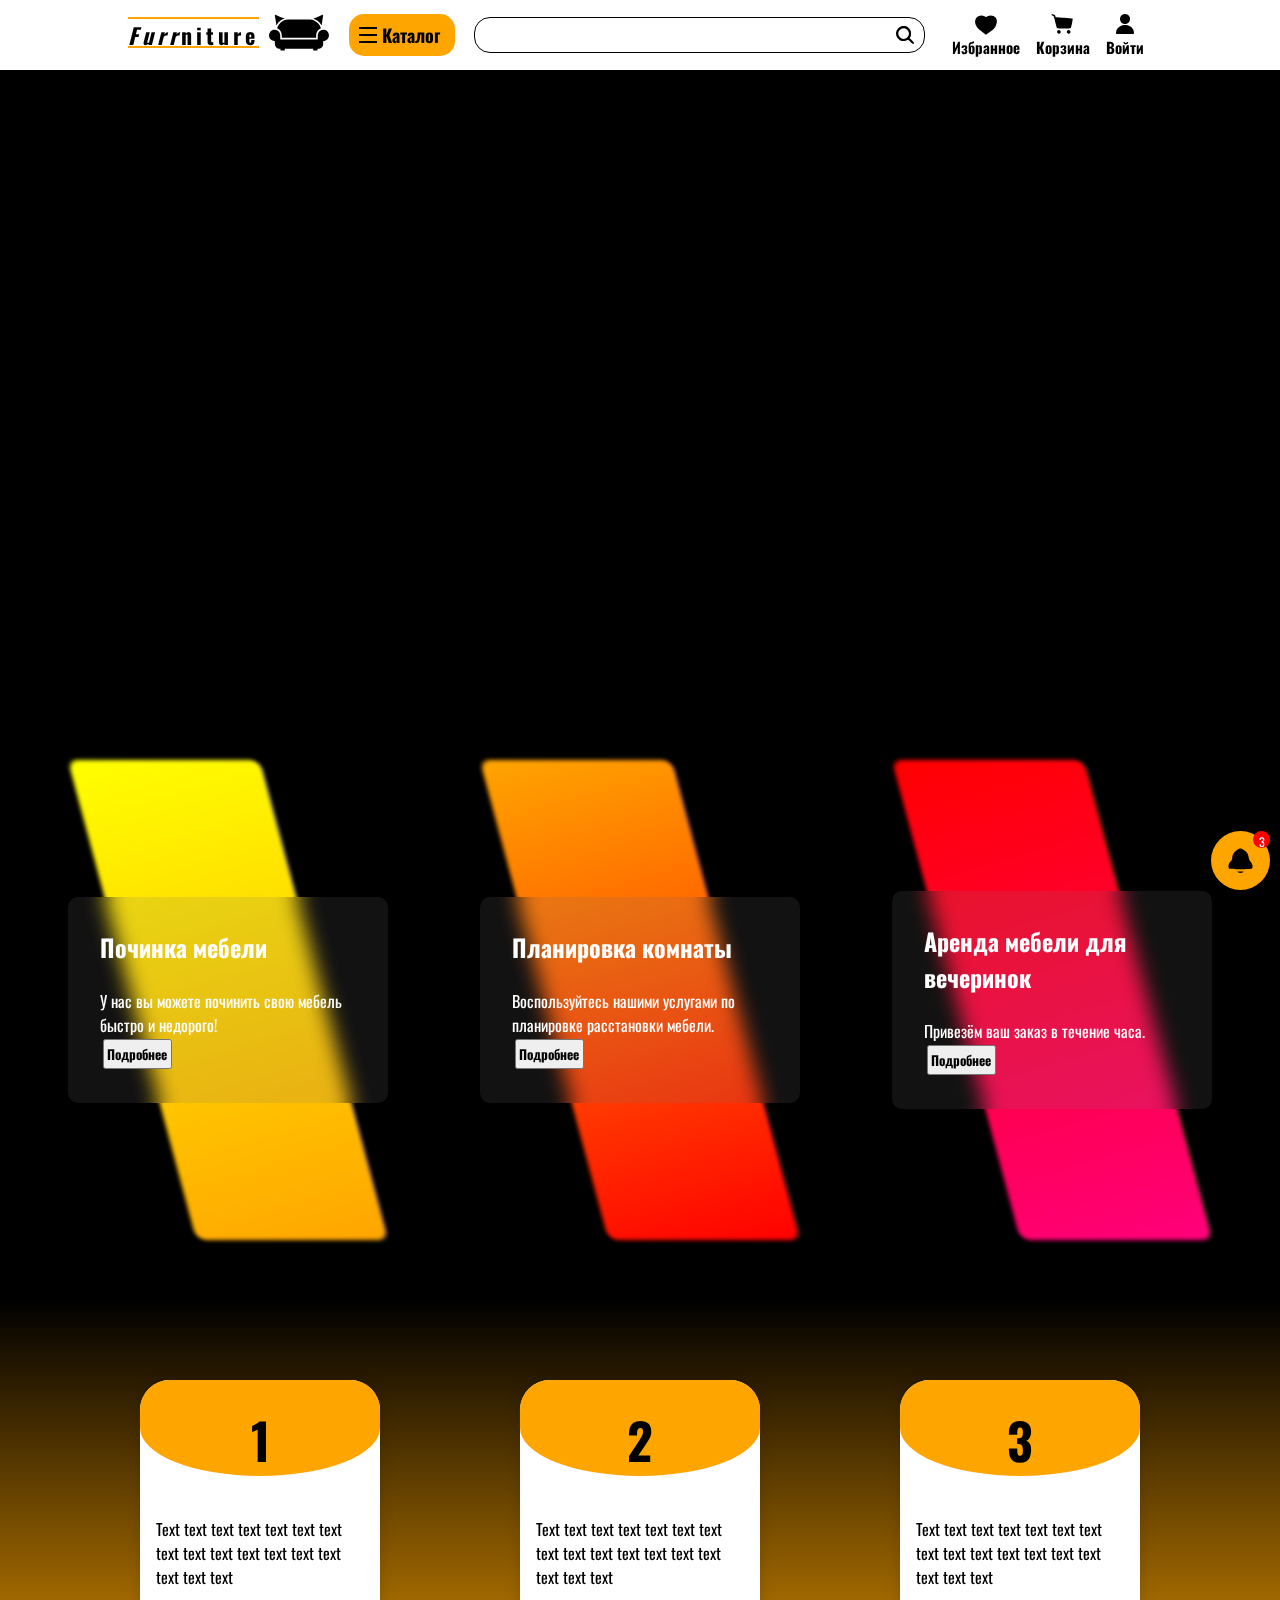
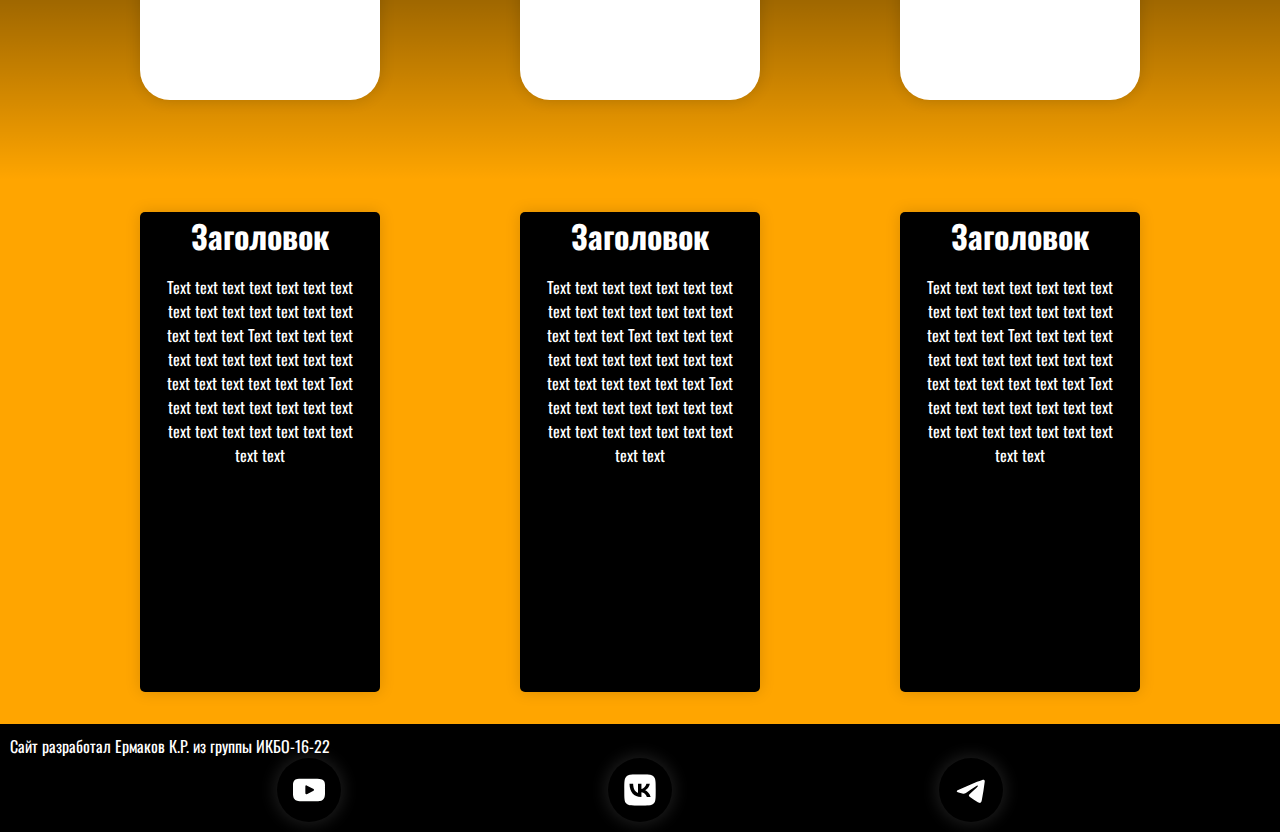
==== index.html @ 76d1d3f1 "Done task 7" ====
<!DOCTYPE html>
<html lang = "ru">
    <head>
        <meta charset="UTF-8">
        <title>Страница #100</title>
        <link rel="icon" type="image/svg+xml" href = "logo.svg">
        <link rel="stylesheet" href = "style.css">
        <link rel="preconnect" href="https://fonts.googleapis.com">
        <link rel="preconnect" href="https://fonts.gstatic.com" crossorigin>
        <link href="https://fonts.googleapis.com/css2?family=Oswald:wght@200&display=swap" rel="stylesheet">
    </head>
    <body>
        <header>
            <nav>
                <div id="logo">
                    <span><i>Furr</i>niture</span>
                    <img src = "logo.svg">
                </div>
                <div id="nmiddle">
                    <input type="checkbox" id="menutoggle">
                    <label for="menutoggle" id="menubtn">
                        <div id="burger">
                            <div class="stick"></div>
                            <div class="stick"></div>
                            <div class="stick"></div>
                            <div class="stick"></div>
                        </div><span>Каталог</span>
                    </label>
                    <div id = "menu">
                        <div>
                            <ul>
                                <li>Кресла</li>
                                <li>Диваны</li>
                                <li>Кровати и матрасы</li>
                                <li>Стулья</li>
                                <li>Мягкие игрушки</li>
                            </ul>
                        </div>
                        <div></div>
                    </div>
                    <div>
                        <input type="text">
                        <img src="images/search.svg">
                    </div>
                </div>
                <div id = "links">
                    <a href="NOT READY">
                        <figure>
                            <img src="images/heart.svg">
                            <figcaption>Избранное</figcaption>
                        </figure>
                    </a>
                    <a href="NOT READY"> 
                        <figure>
                            <img src="images/cart.svg">
                            <figcaption>Корзина</figcaption>
                        </figure>
                    </a>
                    <a href="auth.html"> 
                        <figure>
                            <img src="images/login.svg">
                            <figcaption>Войти</figcaption>
                        </figure>
                    </a>
                </div>
            </nav>
            <div id="vidwrapper">
                <div id="vidgrad"></div>
                <video src="images/abient.mp4" type="video/mp4" autoplay muted loop>
            </div>
        </header>
        <div id = "notifications">
            <div><img src = "images/bell.svg"></div>
            <div>
                <ol>
                    <li>Notification one</li>
                    <li>Notification two</li>
                    <li>Notification three</li>
                </ol>
            </div>
        </div>
        <main>
            <div id="cards">
                <div class="skewcard">
                    <div class="glassinfopane">
                        <h2>Починка мебели</h2><br>
                        <p>У нас вы можете починить свою мебель быстро и недорого!</p>
                        <button>Подробнее</button>
                    </div>
                    <div class="gradcard"></div>
                </div>
                <div class="skewcard">
                    <div class="glassinfopane">
                        <h2>Планировка комнаты</h2><br>
                        <p>Воспользуйтесь нашими услугами по планировке расстановки мебели.</p>
                        <button>Подробнее</button>
                    </div>
                    <div class="gradcard"></div>
                </div>
                <div class="skewcard">
                    <div class="glassinfopane">
                        <h2>Аренда мебели для вечеринок</h2><br>
                        <p>Привезём ваш заказ в течение часа.</p>
                        <button>Подробнее</button>
                    </div>
                    <div class="gradcard"></div>
                </div>
            </div>
            <div id="blurcards">
                <div class="blcard">
                    <span>1</span>
                    <p>Text text text text text text text text text text text text text text text text text</p>
                </div>
                <div class="blcard">
                    <span>2</span>
                    <p>Text text text text text text text text text text text text text text text text text</p>
                </div>
                <div class="blcard">
                    <span>3</span>
                    <p>Text text text text text text text text text text text text text text text text text</p>
                </div>
                <div id="cov"></div>
            </div>
            <div id="bordercards">
                <div class="brcard">
                    <span></span>
                    <span></span>
                    <span></span>
                    <span></span>
                    <h1>Заголовок</h1>
                    <p>Text text text text text text text text text text text text text text text text text
                        Text text text text text text text text text text text text text text text text text
                        Text text text text text text text text text text text text text text text text text
                    </p>
                </div>
                <div class="brcard">
                    <span></span>
                    <span></span>
                    <span></span>
                    <span></span>
                    <h1>Заголовок</h1>
                    <p>Text text text text text text text text text text text text text text text text text
                        Text text text text text text text text text text text text text text text text text
                        Text text text text text text text text text text text text text text text text text
                    </p>
                </div>
                <div class="brcard">
                    <span></span>
                    <span></span>
                    <span></span>
                    <span></span>
                    <h1>Заголовок</h1>
                    <p>Text text text text text text text text text text text text text text text text text
                        Text text text text text text text text text text text text text text text text text
                        Text text text text text text text text text text text text text text text text text
                    </p>
                </div>
                <div id="brcov"></div>
            </div>
    </main>
    <footer>
        Сайт разработал Ермаков К.Р. из группы ИКБО-16-22
        <address>
            <a href ="NONE" class="soc"><img src="images/youtube.svg"></a>
            <a href ="NONE" class="soc"><img src="images/vk.svg"></a>
            <a href ="NONE" class="soc"><img src="images/telegram.svg"></a>
        </address>

    </footer>
    <script src="javascript.js"></script>
    </body>

    </html>
---- style.css ----
*{
    padding: 0;
    margin: 0;
    font-family: 'Oswald', sans-serif;
}
:root{
    --nav-height: 70px;
}
a:visited{
    color: black;
}
header{
    padding: 0;
    width: 100%;
    height: calc(70vh + var(--nav-height));
    display: flex;
    background-color: black;
}
nav{
    display: flex;
    position: fixed;
    align-items: center;
    justify-content: space-between;
    top: 0;
    left: 0;
    width: 80%;
    min-height: 60px;
    background-color: white;
    box-shadow: 3px 3px 15px #00000026;
    padding: 5px 10%;
    z-index: 5;
    & div{
        display: flex;
        align-items: center;
    }
}
#logo{
    height: 60px;
    & img{
        padding: 0 0 0 10px;
        height: 100%;
    }
    & span{
        text-decoration: underline overline 2px orange;
        font-weight: bolder;
        font-size: 22px;
        letter-spacing: 4px;
    }
}
#nmiddle{
    display: flex;
    align-items: center;
    flex-basis: 100%;
    padding: 0 20px;
    font-size: 18px;
    font-weight: bold;
    & > div:last-child{
        outline: black solid 1px;
        flex-basis: 100%;
        padding: 8px 10px;
        margin-left: 20px;
        border-radius: 15px;
        height: 1em;
        & > input{
            display: flex;
            border: none;
            flex-basis: 100%;
            font-size: 15px;
            padding: 2px 10px;
            &:focus{
                outline: none;
            }
        }
        & > img{
            height: 100%;
        }
    }
}
#burger{
    height: 0.9em;
    width: 1em;
    overflow: hidden;
    position: relative;
    & + span{
        padding: 0 5px;
    }
}
.stick{
    width: 120%;
    height: 11%;
    border-radius: 5px;
    background-color: black;
    position: absolute;
    left: -10%;
    transition: 0.2s;
    animation-duration: 0.2s;
    animation-timing-function: ease-in-out;
    animation-fill-mode: forwards;
    &:nth-child(1){
        top: 0;
    }
    &:nth-child(4){
        bottom: 0;
    }
}
#menutoggle{
    display: none;
    &:checked + #menubtn #burger > .stick:nth-child(2){
        transform: rotate(45deg);
    }
    &:checked + #menubtn #burger > .stick:nth-child(3){
        transform: rotate(-45deg);
    }
    &:checked + #menubtn #burger > .stick:nth-child(1){
        opacity: 0;
    }
    &:checked + #menubtn #burger > .stick:nth-child(4){
        opacity: 0;
    }
    &:checked ~ #menu{
        visibility: visible;
        opacity: 1;
    }
}
#menubtn{
    display: flex;
    align-items: center;
    background-color: orange;
    cursor: pointer;
    padding: 8px 10px;
    border-radius: 15px;
    user-select: none;
}
#links{
    & figure{
        display: flex;
        justify-content: center;
        flex-direction: column;
        font-size: 15px;
        font-weight: bold;
        padding: 5px 0;
        transition: 0.2s;
        color: black;
        & img{
            height: 24px;
        }
    }
    & figcaption{
        display: block;
        text-align: center;
    }
    & figure:hover{
        opacity: 0.7;
    }
    & a{
        text-decoration: none;
        margin: 0 0.5em;
        color: black;
    }
}
#menu{
    z-index: 5;
    position: fixed;
    top: 70px;
    left: 10%;
    width: 80%;
    padding: 10px;
    background-color: white;
    box-shadow: 0px 12px 15px #00000026;
    border-top: 1px solid #00000016;
    border-bottom-left-radius: 10px;
    border-bottom-right-radius: 10px;
    transition: 0.2s;
    display: flex;
    visibility: hidden;
    opacity: 0;
    & > div:first-child{
        font-size: 18px;
        font-weight: bold;
        flex-basis: 12em;
        border-right: 1px solid black;
        & > ul{
            list-style: none;
            & > li{
                padding: 10px 15px;
                width: 100%;
                border-top-left-radius: 5px;
                border-bottom-left-radius: 5px;
                cursor: pointer;
                transition: 0.1s linear;
                user-select: none;
            }
            & > li:hover{
                background-color: #00000026;
            }
        }
    }
    & > div:last-child{
        flex-basis: 100%;
    }
}
#vidwrapper{
    height: calc(100% - var(--nav-height));
    padding-top: var(--nav-height);
    width: 100%;
    position: relative;
    overflow: hidden;
    & #vidgrad{
        position: absolute;
        width: 100%;
        height: 100%;
        z-index: 1;
        background: rgb(0,0,0);
        background: linear-gradient(180deg, rgba(0,0,0,0) 10%, rgba(0,0,0,1) 90%); 
    }
    & video{
        position: relative;
        height: 100%;
        width: 100%;
        object-fit: cover;
        z-index: 0;
    }
    &::before{
        transition: 0.4s;
        content: "Добавьте в свою жизнь больше уюта!";
        font-size: 40px;
        position: absolute;
        min-height: 3em;
        max-width: 50%;
        left: -100%;
        padding: 15px;
        top: 5em;
        border-top-right-radius: 10px;
        border-bottom-right-radius: 10px;
        background-color: orange;
        z-index: 2;
        opacity: 0;
        visibility: hidden;
    }
    &:hover::before{
        visibility: visible;
        opacity: 1;
        left: 0;
    }
    &::after{
        transition: 0.4s;
        content: "";
        z-index: 0.5;
        position: absolute;
        top: 0;
        left: 0;
        width: 100%;
        height: 100%;
        background-color: #00000056;
        visibility: hidden;
        backdrop-filter: blur(3px);
        z-index: 1;
        opacity: 0;
    }
    &:hover::after{
        visibility: visible;
        opacity: 1;
    }
}
#notifications{
    position: fixed;
    display: flex;
    flex-direction: column;
    padding: 0;
    width: min-content;
    right: 10px;
    bottom: 10px;
    z-index: 5;
    & ol { 
        counter-reset: item;
        list-style-type: none;
        flex-direction: column;
        display: none;
    }
    & li{ 
        display: block;
        padding: 0.5em;
        margin-top: 0.2em;
        position: relative;
        transition: 0.2s ease-in-out;
        border-top-left-radius: 5px;
        border-bottom-left-radius: 5px;
        &:hover { 
            background-color: orange;
            transform: translateX(-1em);
        }
        &::before { 
            display: block;
            float: left;
            content: counter(item) "";
            margin-right: 1em;
            width: 1em;
            height: 1em;
            padding: 0.2em;
            text-align: center;
            color: white;
            background-color: orange;
            border-radius: 50%;
            counter-increment: item;
            position: relative;
        }
    }
}
#notifications {
    & div:nth-child(1){
        transition: 0.1s ease-out;
        border-radius: 50%;
        height: 59px;
        background-color: orange;
        position: relative;
        &::after{
            content: "3";
            font-size: 12px;
            display: block;
            width: 1em;
            height: 1em;
            padding: 0.2em;
            text-align: center;
            background-color: red;
            border-radius: 50%;
            color: white;
            position: absolute;
            right: 0;
            top: 0;
        }
        & img{
            height: 35px;
            margin: 12px;
        }
    }
    &:hover{
        & div:nth-child(1){
            border-radius: 0;
            border-top-right-radius: 8px;
            border-top-left-radius: 8px;
        }
        & div:nth-child(2){
            width: 18em;
            height: 8.2em;
        }
        & ol{
            display: flex;
        }
    }
    & div:nth-child(2){
        transition: width 0.1s ease-in-out, height 0.1s linear 0.1s;
        border-bottom-right-radius: 8px;
        border-bottom-left-radius: 8px;
        background-color: #ffffff;
        height: 0;
        width: 0;
    }
}
main{
    background-color: orange;
}
#cards{
    display: flex;
    justify-content: space-around;
    column-gap: 1em;
    background: black;
    padding: 60px 30px;
    position: relative;
    overflow: hidden;
}
.skewcard{
    width: 20em;
    height: 30em;
    position: relative;
    display: flex;
    justify-content: center;
    align-items: center;
    &::before{
        content: "";
        position: absolute;
        width: 7em;
        height: 7em;
        z-index: 2;
        top: -5em;
        left: 0em;
        border-radius: 10px;
        backdrop-filter: blur(10px);
        background-color: #72727228;
        opacity: 0;
        transition: 0.4s ease-out;
    }
    &::after{
        content: "";
        position: absolute;
        width: 7em;
        height: 7em;
        z-index: 2;
        bottom: -5em;
        right: 0em;
        border-radius: 10px;
        backdrop-filter: blur(10px);
        background-color: #72727228;
        opacity: 0;
        transition: 0.4s ease-out;
    }
    &:nth-child(1) .gradcard{
        background: rgb(255,255,0);
        background: linear-gradient(165deg, rgba(255,255,0,1) 0%, rgba(255,165,0,1) 100%); 
    }
    &:nth-child(2) .gradcard{
        background: rgb(255,0,0);
        background: linear-gradient(165deg, rgba(255,165,0,1) 0%, rgba(255,0,0,1) 100%); 
    }
    &:nth-child(3) .gradcard{
        background: rgb(255,0,0);
        background: linear-gradient(165deg, rgba(255,0,0,1) 0%, rgba(255,0,123,1) 100%);
    }
    &:hover > .gradcard{
        transform: skew(0);
    }
    &:hover::before{
        top: -2em;
        left: 1em;
        opacity: 1;
    }
    &:hover::after{
        bottom: -2em;
        right: 1em;
        opacity: 1;
    }
    & .gradcard{
        min-width: 12em;
        height: 100%;
        border-radius: 10px;
        transform: skew(15deg);
        transition: transform 0.4s ease-out;
        filter: blur(2px);
        box-shadow: 0 0 15px #00000026;
        z-index: 1;
    }
    & .glassinfopane{
        position: absolute;
        min-height: calc(40% - 4em);
        width: calc(100% - 4em);
        color: white;
        padding: 2em;
        border-radius: 10px;
        backdrop-filter: blur(10px);
        background-color: #72727228;
        z-index: 2;
        & button{
            font-weight: bold;
            padding: 0.2em;
            margin: 0.2em;
        }
    }
}
#blurcards{
    background: rgb(0,0,0);
    background: linear-gradient(0deg, rgba(0,0,0,0) 0%, rgba(0,0,0,1) 100%);
    display: flex;
    position: relative;
    justify-content: space-evenly;
    align-items: center;
    width: 100%;
    height: 30em;
    & .blcard{
        height: 20em;
        width: 15em;
        background-color: white;
        border-radius: 30px;
        box-shadow: 0 0 15px #00000026;
        z-index: 1;
        transition: z-index 0.2s step-end, transform 0.2s ease-in-out;
        overflow: hidden;
        &:hover{
            transition: z-index 0.2s step-start, transform 0.2s ease-in-out;
            transform: scale(1.1);
            z-index: 3;
            & ~#cov{
                transition: z-index 0.2s step-start, opacity 0.2s linear;
                z-index: 2;
                opacity: 1;
            }
            & span{
                padding-top: calc(30% - 0.5em);
                margin-bottom: 0;
            }
        }
        & span{
            display: block;
            text-align: center;
            font-size: 50px;
            font-weight: bold;
            transition: 0.2s ease-in-out;
            padding-top: calc(30% - 1em);
            margin-bottom: 0.5em;
            background-color: orange;
            width: 100%;
            border-bottom-left-radius: 50%;
            border-bottom-right-radius: 50%;
        }
        & p{
            padding: 1em;
        }
    }
    & #cov{
        transition: z-index 0.2s step-end, opacity 0.2s linear;
        position: absolute;
        backdrop-filter: blur(10px);
        opacity: 0;
        bottom: 0;
        left: 0;
        z-index: 0;
        height: 100%;
        width: 100%;
    }
}
@keyframes line1{
    from{
        bottom: -100%;
    }to{
        bottom: 100%;
    }
}
@keyframes line2{
    from{
        left: -100%;
    }to{
        left: 100%;
    }
}
@keyframes line3{
    from{
        top: -100%;
    }to{
        top: 100%;
    }
}
@keyframes line4{
    from{
        right: -100%;
    }to{
        right: 100%;
    }
}
#bordercards{
    display: flex;
    position: relative;
    justify-content: space-evenly;
    align-items: center;
    width: 100%;
    height: 30em;
    padding: 2em 0;
    & .brcard{
        height: 100%;
        width: 15em;
        background-color: black;
        position: relative;
        border-radius: 5px;
        box-shadow: 0 0 15px #00000026;
        z-index: 1;
        color: white;
        text-align: center;
        overflow: hidden;
        & p{
            padding: 1em;
        }
        & span{
           position: absolute;
        }
        & span:nth-child(1){
            background: rgb(255,255,255);
            background: linear-gradient(180deg, rgba(255,255,255,1) 0%, rgba(0,0,0,0) 100%); 
            bottom: -100%;
            left: 0;
            height: 100%;
            width: 3px;
        }
        & span:nth-child(2){
            background: rgb(255,255,255);
            background: linear-gradient(270deg, rgba(255,255,255,1) 0%, rgba(0,0,0,0) 100%);
            top: 0;
            left: -100%;
            width: 100%;
            height: 3px;
        }
        & span:nth-child(3){
            background: rgb(255,255,255);
            background: linear-gradient(0deg, rgba(255,255,255,1) 0%, rgba(0,0,0,0) 100%); 
            top: -100%;
            right: 0;
            height: 100%;
            width: 3px;
        }
        & span:nth-child(4){
            background: rgb(255,255,255);
            background: linear-gradient(90deg, rgba(255,255,255,1) 0%, rgba(0,0,0,0) 100%);
            bottom: 0;
            right: -100%;
            width: 100%;
            height: 3px;
        }
        &:hover{
            transition: z-index 0.2s step-start, transform 0.2s ease-in-out;
            z-index: 3;
            & ~#brcov{
                transition: z-index 0.2s step-start, opacity 0.2s linear;
                z-index: 2;
                opacity: 1;
            }
            & span:nth-child(1){
                animation-name: line1;
                animation-duration: 0.8s;
            }
            & span:nth-child(2){
                animation-name: line2;
                animation-delay: 0.2s;
                animation-duration: 0.8s;
            }
            & span:nth-child(3){
                animation-name: line3;
                animation-duration: 0.8s;
            }
            & span:nth-child(4){
                animation-name: line4;
                animation-delay: 0.2s;
                animation-duration: 0.8s;
            }
        }
    }
    & #brcov{
        transition: z-index 0.2s step-end, opacity 0.2s linear;
        position: absolute;
        background: rgb(255,165,0);
        background: linear-gradient(180deg, rgba(255,165,0,0) 0%, rgba(0,0,0,0.6964986678265056) 100%); 
        opacity: 0;
        bottom: 0;
        left: 0;
        z-index: 0;
        height: 100%;
        width: 100%;
    }
}
footer{
    color: white;
    background-color: black;
    padding: 10px;
    & address{
        display: flex;
        justify-content: space-evenly;
        flex-direction: row;
    }
    .soc{
        display: flex;
        width: 4em;
        height: 4em;
        border-radius: 50%;
        cursor: zoom-in;
        box-shadow: 0 0 15px 3px #ffffff1c;
        justify-content: center;
        align-items: center;
        position: relative;
        overflow: hidden;
        & img{
            width: 50%;
            height: 50%;
            z-index: 2;
        }
        &::before{
            content: "";
            position: absolute;
            top: 0;
            left: 0;
            width: 100%;
            height: 0;
            transition: height 0.2s ease-out;
            background: rgb(255,0,0);
            z-index: 1;
            background: linear-gradient(165deg, rgba(255,165,0,1) 0%, rgba(255,0,0,1) 100%);
        }
        &:hover::before{
            height: 100%;
        }
    }
}
dd:nth-child(odd){
    background-color:aquamarine;
}
@media screen and (max-width: 900px){
    body > *{
        width: 100%;
        padding: 0;
    }
    nav{
        width: 95%;
        padding: 5px 2.5%;
    }
}
@media screen and (max-width: 780px){
    :root{
        --nav-height: 112px;
    }
    #cards{
        flex-direction: column;
        row-gap: 5px;
        align-items: center;
        row-gap: 1em;
    }
    #cards .cardimg{
        width: 100%;
    }
    nav{
        flex-wrap: wrap;
    }
    #menu{
        top:112px;
    }
    #logo{
        order: 1;
    }
    #links{
        order: 2;
    }
    #nmiddle{
        order: 3;
    }
}
@media screen and (max-width: 400px){
    :root{
        --nav-height: calc(-70vh + 138.8px);
    }
    #vidwrapper{
        display: none;
    }
    #logo{
        height: 40px;
    }
    #logo span{
        font-size: 16px;
    }
    #nmiddle{
        flex-wrap: wrap;
    }
    #nmiddle > div:last-child{
        margin: 0;
        padding: 6px 8px;
    }
    #nmiddle > *{
        margin: 5px 0;
    }
    #menubtn{
        flex-basis: 100%;
        justify-content: center;
    }
    #menubtn span{
        display: none;
    }
    #menu{
        top:133.2px;
        left: 0;
        width: 100%;
        padding: 10px 0;
    }
}
@media screen and (max-width: 380px){
    :root{
        --nav-height: calc(-70vh + 178.8px);
    }
    #logo{
        flex-basis: 100%;
        justify-content: center;
    }
    #links{
        flex-basis: 100%;
        justify-content: center;
    }
    .sofas img{
        width: 100%;
    }
}
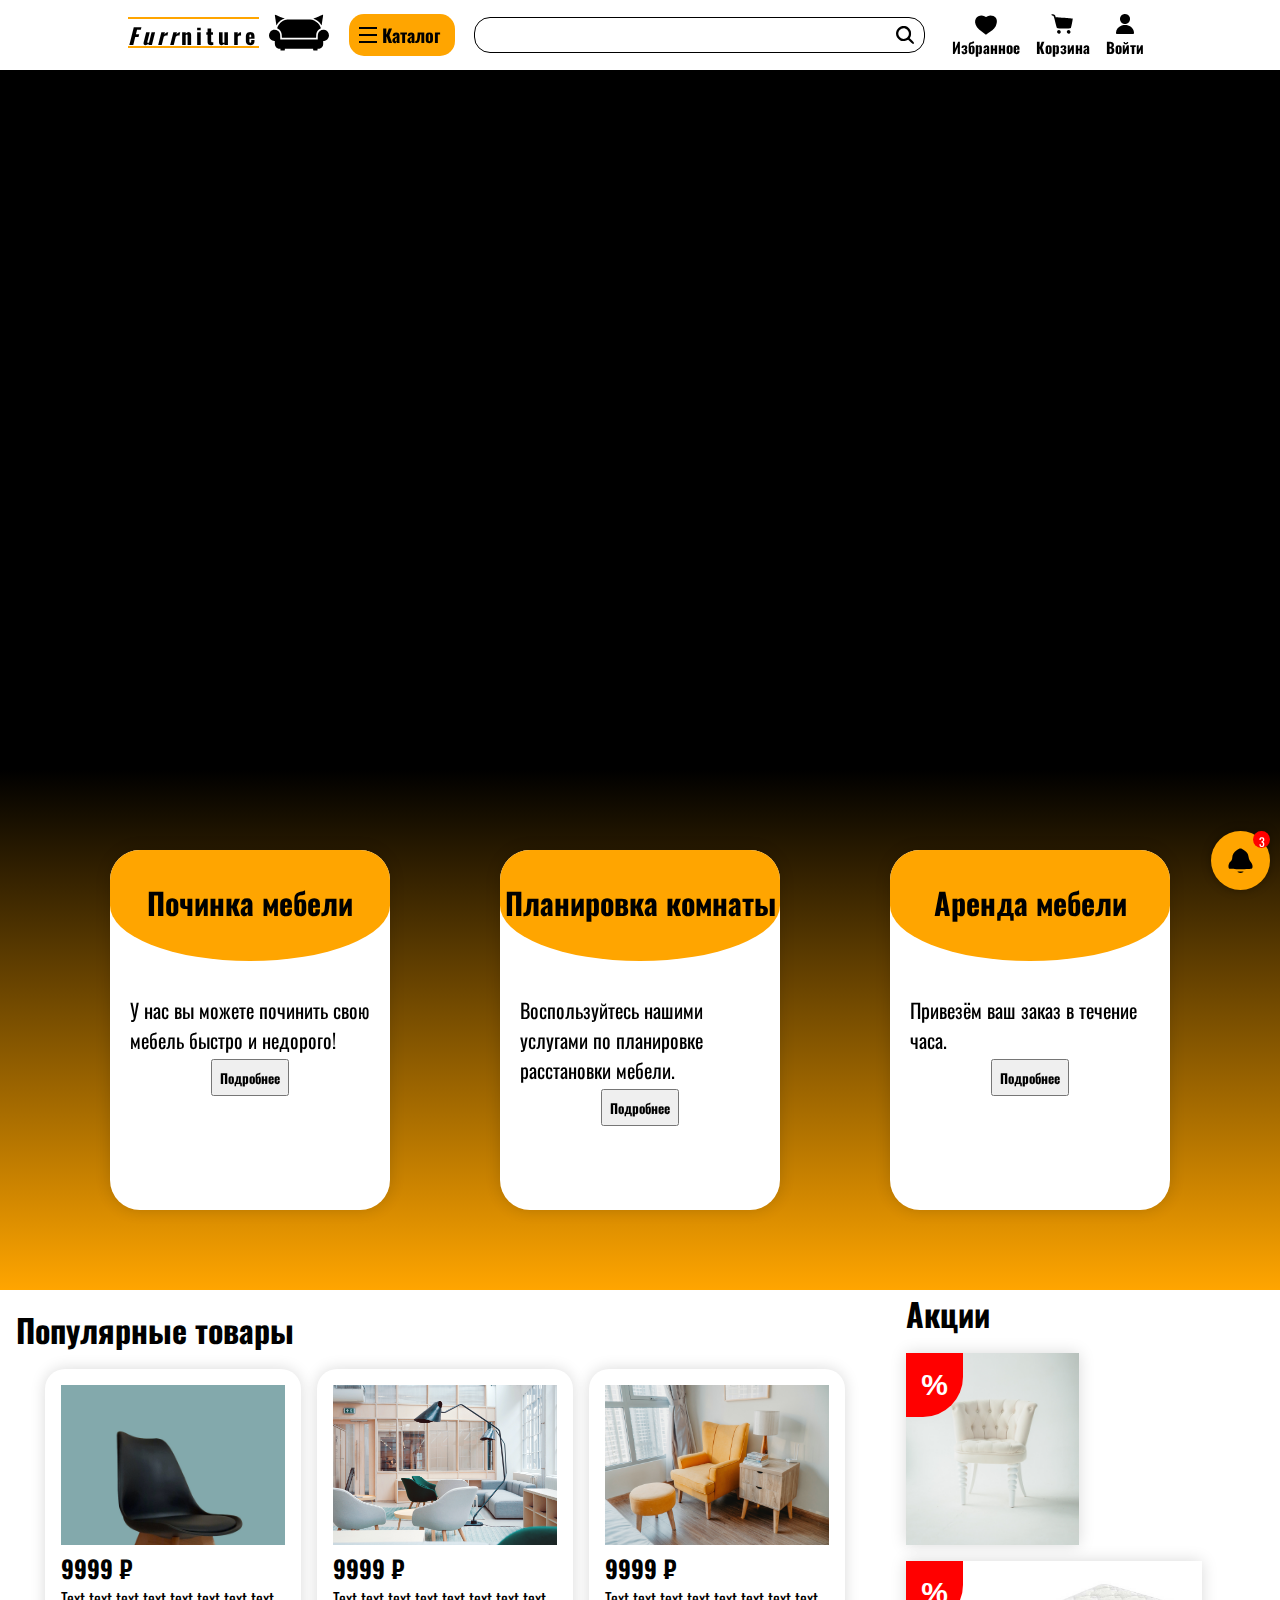
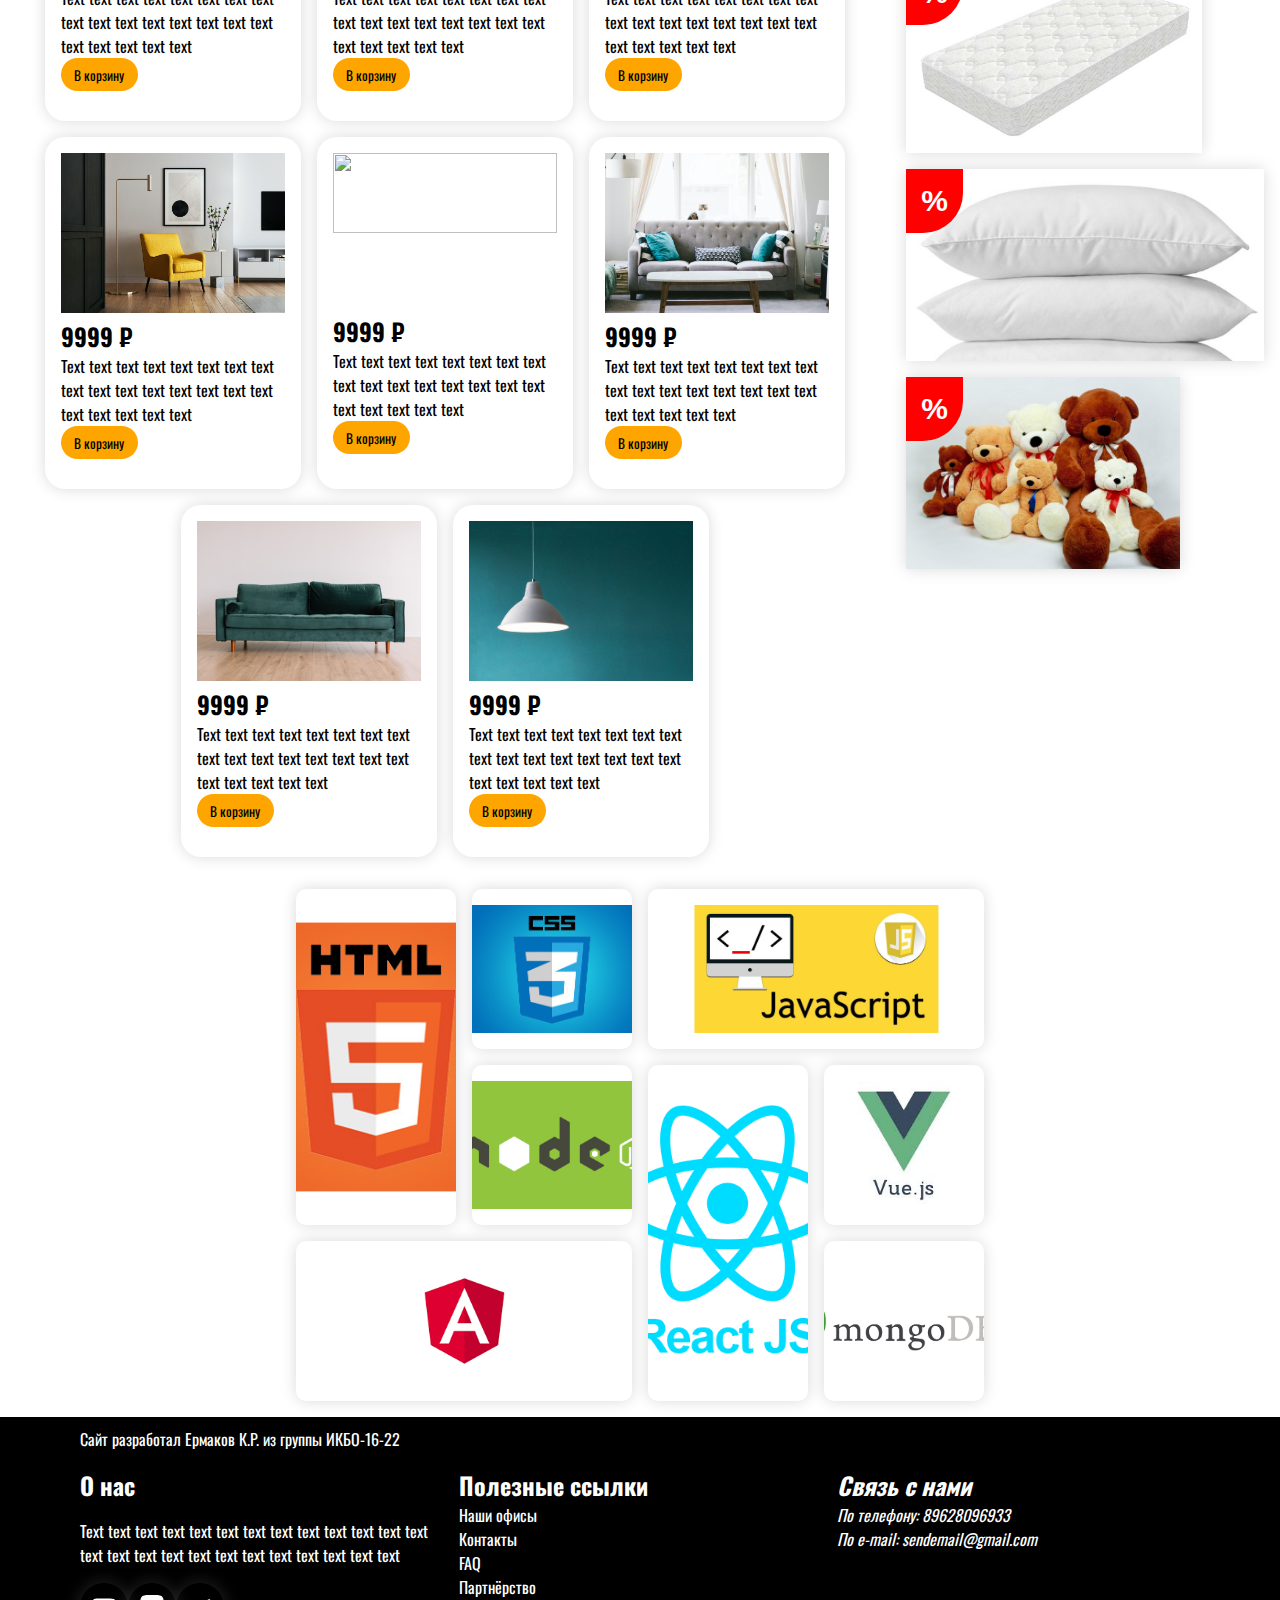
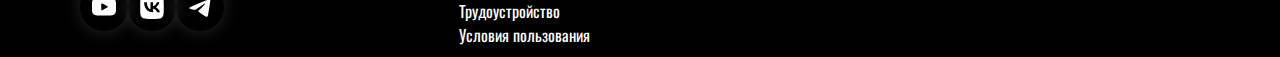
==== commit ad76421c: "Done task 8" ====
--- a/index.html
+++ b/index.html
@@ -79,95 +79,160 @@
                 </ol>
             </div>
         </div>
+        <div id="orderform">
+            <span></span>
+            <form method="post">
+                <h1>Заказ</h1>
+                <div class="filler">
+                    <input type="text" required name = "order" id="name">
+                    <label for="name">Имя</label>
+                </div>
+                <div class="filler">
+                    <input type="text" required name = "order" id="surname">
+                    <label for="surname">Фамилия</label>
+                </div>
+                <div class="filler">
+                    <input type="text" required name = "order" id="mail">
+                    <label for="mail">Почта</label>
+                </div>
+                <div class="filler">
+                    <input type="text" required name = "order" id="phone">
+                    <label for="phone">Телефон</label>
+                </div>
+                <span onclick="toggleordform()"></span>
+                <input type="submit">                
+            </form>
+        </div>
         <main>
-            <div id="cards">
-                <div class="skewcard">
-                    <div class="glassinfopane">
-                        <h2>Починка мебели</h2><br>
-                        <p>У нас вы можете починить свою мебель быстро и недорого!</p>
-                        <button>Подробнее</button>
-                    </div>
-                    <div class="gradcard"></div>
-                </div>
-                <div class="skewcard">
-                    <div class="glassinfopane">
-                        <h2>Планировка комнаты</h2><br>
-                        <p>Воспользуйтесь нашими услугами по планировке расстановки мебели.</p>
-                        <button>Подробнее</button>
-                    </div>
-                    <div class="gradcard"></div>
-                </div>
-                <div class="skewcard">
-                    <div class="glassinfopane">
-                        <h2>Аренда мебели для вечеринок</h2><br>
-                        <p>Привезём ваш заказ в течение часа.</p>
-                        <button>Подробнее</button>
-                    </div>
-                    <div class="gradcard"></div>
-                </div>
-            </div>
             <div id="blurcards">
                 <div class="blcard">
-                    <span>1</span>
-                    <p>Text text text text text text text text text text text text text text text text text</p>
+                    <span>Починка мебели</span>
+                    <p>У нас вы можете починить свою мебель быстро и недорого!</p>
+                    <button>Подробнее</button>
                 </div>
                 <div class="blcard">
-                    <span>2</span>
-                    <p>Text text text text text text text text text text text text text text text text text</p>
+                    <span>Планировка комнаты</span>
+                    <p>Воспользуйтесь нашими услугами по планировке расстановки мебели.</p>
+                    <button>Подробнее</button>
                 </div>
                 <div class="blcard">
-                    <span>3</span>
-                    <p>Text text text text text text text text text text text text text text text text text</p>
+                    <span>Аренда мебели</span>
+                    <p>Привезём ваш заказ в течение часа.</p>
+                    <button onclick="toggleordform()">Подробнее</button>
                 </div>
                 <div id="cov"></div>
             </div>
-            <div id="bordercards">
-                <div class="brcard">
-                    <span></span>
-                    <span></span>
-                    <span></span>
-                    <span></span>
-                    <h1>Заголовок</h1>
-                    <p>Text text text text text text text text text text text text text text text text text
-                        Text text text text text text text text text text text text text text text text text
-                        Text text text text text text text text text text text text text text text text text
-                    </p>
-                </div>
-                <div class="brcard">
-                    <span></span>
-                    <span></span>
-                    <span></span>
-                    <span></span>
-                    <h1>Заголовок</h1>
-                    <p>Text text text text text text text text text text text text text text text text text
-                        Text text text text text text text text text text text text text text text text text
-                        Text text text text text text text text text text text text text text text text text
-                    </p>
-                </div>
-                <div class="brcard">
-                    <span></span>
-                    <span></span>
-                    <span></span>
-                    <span></span>
-                    <h1>Заголовок</h1>
-                    <p>Text text text text text text text text text text text text text text text text text
-                        Text text text text text text text text text text text text text text text text text
-                        Text text text text text text text text text text text text text text text text text
-                    </p>
-                </div>
-                <div id="brcov"></div>
+            <div id="ads">
+                <h1>Акции</h1>
+                <div class="ad"><span>Комфортно</span><img src="images/adchair.jpg"></div>
+                <div class="ad"><span>Скидки на хороший сон</span><img src="images/admat.jpg"></div>
+                <div class="ad"><span>Ещё мягче</span><img src="images/adpill.jpg"></div>
+                <div class="ad"><span>Почувствуйте теплоту</span><img src="images/adtoy.jpg"></div>
+            </div>
+            <div id="popular">
+                <h1>Популярные товары</h1>
+                <figure>
+                    <img src="images/gall10.jpg">
+                    <figcaption>
+                        <h2>9999 ₽</h2>
+                        <p>Text text text text text text text text text text text text text text text text text text text text text</p>
+                        <button>В корзину</button>
+                    </figcaption>
+                </figure>
+                <figure>
+                    <img src="images/gall11.jpg">
+                    <figcaption>
+                        <h2>9999 ₽</h2>
+                        <p>Text text text text text text text text text text text text text text text text text text text text text</p>
+                        <button>В корзину</button>
+                    </figcaption>
+                </figure>
+                <figure>
+                    <img src="images/gall2.jpg">
+                    <figcaption>
+                        <h2>9999 ₽</h2>
+                        <p>Text text text text text text text text text text text text text text text text text text text text text</p>
+                        <button>В корзину</button>
+                    </figcaption>
+                </figure>
+                <figure>
+                    <img src="images/gall3.jpg">
+                    <figcaption>
+                        <h2>9999 ₽</h2>
+                        <p>Text text text text text text text text text text text text text text text text text text text text text</p>
+                        <button>В корзину</button>
+                    </figcaption>
+                </figure>
+                <figure>
+                    <img src="images/gall4.jpg">
+                    <figcaption>
+                        <h2>9999 ₽</h2>
+                        <p>Text text text text text text text text text text text text text text text text text text text text text</p>
+                        <button>В корзину</button>
+                    </figcaption>
+                </figure>
+                <figure>
+                    <img src="images/gall5.jpg">
+                    <figcaption>
+                        <h2>9999 ₽</h2>
+                        <p>Text text text text text text text text text text text text text text text text text text text text text</p>
+                        <button>В корзину</button>
+                    </figcaption>
+                </figure>
+                <figure>
+                    <img src="images/gall6.jpg">
+                    <figcaption>
+                        <h2>9999 ₽</h2>
+                        <p>Text text text text text text text text text text text text text text text text text text text text text</p>
+                        <button>В корзину</button>
+                    </figcaption>
+                </figure>
+                <figure>
+                    <img src="images/gall7.jpg">
+                    <figcaption>
+                        <h2>9999 ₽</h2>
+                        <p>Text text text text text text text text text text text text text text text text text text text text text</p>
+                        <button>В корзину</button>
+                    </figcaption>
+                </figure>
             </div>
     </main>
+    <div style="display: flex; flex-basis: 100%; justify-content: center;">
+        <div id="gridtest">
+            <div><img src="images/html5.jpg"></div>
+            <div><img src="images/css3.jpg"></div>
+            <div><img src="images/js.jpg"></div>
+            <div><img src="images/nodejs.jpg"></div>
+            <div><img src="images/reactjs.jpg"></div>
+            <div><img src="images/vuejs.jpg"></div>
+            <div><img src="images/angularjs.jpg"></div>
+            <div><img src="images/mongodb.jpg"></div>
+        </div>
+    </div>
     <footer>
-        Сайт разработал Ермаков К.Р. из группы ИКБО-16-22
-        <address>
+        <span>Сайт разработал Ермаков К.Р. из группы ИКБО-16-22</span>
+        <div id="about">
+            <h2>О нас</h2>
+            <p>Text text text text text text text text text text text text text text text text text text text text text text text text text</p>
             <a href ="NONE" class="soc"><img src="images/youtube.svg"></a>
             <a href ="NONE" class="soc"><img src="images/vk.svg"></a>
             <a href ="NONE" class="soc"><img src="images/telegram.svg"></a>
+        </div>
+        <div id="infolinks">
+            <h2>Полезные ссылки</h2>
+            <a href="NONE">Наши офисы</a>
+            <a href="NONE">Контакты</a>
+            <a href="NONE">FAQ</a>
+            <a href="NONE">Партнёрство</a>
+            <a href="NONE">Трудоустройство</a>
+            <a href="NONE">Условия пользования</a>
+        </div>
+        <address>
+            <h2>Связь с нами</h2>
+            <a href="tel:89999999999">По телефону: 89628096933</a>
+            <a href="mailto:sendemail@gmail.com">По e-mail: sendemail@gmail.com</a>
         </address>
-
     </footer>
     <script src="javascript.js"></script>
     </body>
-
     </html>--- a/style.css
+++ b/style.css
@@ -13,155 +13,164 @@
     padding: 0;
     width: 100%;
     height: calc(70vh + var(--nav-height));
+    padding-top: var(--nav-height);
     display: flex;
     background-color: black;
 }
 nav{
-    display: flex;
+    display: grid;
+    grid-template-columns: min-content 1fr min-content;
+    grid-template-rows: calc(var(--nav-height) - 10px);
+    grid-template-areas: "logo search links";
+    column-gap: 20px;
+    justify-items: center;
+    align-items: center;
     position: fixed;
-    align-items: center;
-    justify-content: space-between;
     top: 0;
     left: 0;
     width: 80%;
-    min-height: 60px;
+    padding: 5px 10%;
+    z-index: 5;
     background-color: white;
     box-shadow: 3px 3px 15px #00000026;
-    padding: 5px 10%;
-    z-index: 5;
     & div{
         display: flex;
         align-items: center;
     }
-}
-#logo{
-    height: 60px;
-    & img{
-        padding: 0 0 0 10px;
-        height: 100%;
-    }
-    & span{
-        text-decoration: underline overline 2px orange;
-        font-weight: bolder;
-        font-size: 22px;
-        letter-spacing: 4px;
-    }
-}
-#nmiddle{
-    display: flex;
-    align-items: center;
-    flex-basis: 100%;
-    padding: 0 20px;
-    font-size: 18px;
-    font-weight: bold;
-    & > div:last-child{
-        outline: black solid 1px;
-        flex-basis: 100%;
-        padding: 8px 10px;
-        margin-left: 20px;
-        border-radius: 15px;
-        height: 1em;
-        & > input{
+    & #logo{
+        height: 60px;
+        grid-area: logo;
+        & img{
+            padding: 0 0 0 10px;
+            height: 100%;
+        }
+        & span{
+            text-decoration: underline overline 2px orange;
+            font-weight: bolder;
+            font-size: 22px;
+            letter-spacing: 4px;
+        }
+    }
+    & #nmiddle{
+        grid-area: search;
+        display: grid;
+        justify-self: stretch;
+        grid-template-columns: min-content auto;
+        grid-template-areas: "menu searchbar";
+        font-size: 18px;
+        font-weight: bold;
+        & #menutoggle{
+            display: none;
+            &:checked + #menubtn #burger > .stick:nth-child(2){
+                transform: rotate(45deg);
+            }
+            &:checked + #menubtn #burger > .stick:nth-child(3){
+                transform: rotate(-45deg);
+            }
+            &:checked + #menubtn #burger > .stick:nth-child(1){
+                opacity: 0;
+            }
+            &:checked + #menubtn #burger > .stick:nth-child(4){
+                opacity: 0;
+            }
+            &:checked ~ #menu{
+                visibility: visible;
+                opacity: 1;
+            }
+        }
+        & #menubtn{
+            grid-area: menu;
             display: flex;
-            border: none;
+            align-items: center;
+            background-color: orange;
+            cursor: pointer;
+            padding: 8px 10px;
+            border-radius: 15px;
+            user-select: none;
+            & #burger{
+                height: 0.9em;
+                width: 1em;
+                overflow: hidden;
+                position: relative;
+                & .stick{
+                    width: 120%;
+                    height: 11%;
+                    border-radius: 5px;
+                    background-color: black;
+                    position: absolute;
+                    left: -10%;
+                    transition: 0.2s;
+                    animation-duration: 0.2s;
+                    animation-timing-function: ease-in-out;
+                    animation-fill-mode: forwards;
+                    &:nth-child(1){
+                        top: 0;
+                    }
+                    &:nth-child(4){
+                        bottom: 0;
+                    }
+                }
+                & + span{
+                    padding: 0 5px;
+                }
+            }
+        }
+        & > div:last-child{
+            grid-area: searchbar;
+            outline: black solid 1px;
             flex-basis: 100%;
+            padding: 8px 10px;
+            margin-left: 20px;
+            border-radius: 15px;
+            height: 1em;
+            & > input{
+                display: flex;
+                border: none;
+                flex-basis: 100%;
+                font-size: 15px;
+                padding: 2px 10px;
+                &:focus{
+                    outline: none;
+                }
+            }
+            & > img{
+                height: 100%;
+            }
+        }
+    }
+    #links{
+        grid-area: links;
+        & figure{
+            display: flex;
+            justify-content: center;
+            flex-direction: column;
             font-size: 15px;
-            padding: 2px 10px;
-            &:focus{
-                outline: none;
-            }
-        }
-        & > img{
-            height: 100%;
-        }
-    }
-}
-#burger{
-    height: 0.9em;
-    width: 1em;
-    overflow: hidden;
-    position: relative;
-    & + span{
-        padding: 0 5px;
-    }
-}
-.stick{
-    width: 120%;
-    height: 11%;
-    border-radius: 5px;
-    background-color: black;
-    position: absolute;
-    left: -10%;
-    transition: 0.2s;
-    animation-duration: 0.2s;
-    animation-timing-function: ease-in-out;
-    animation-fill-mode: forwards;
-    &:nth-child(1){
-        top: 0;
-    }
-    &:nth-child(4){
-        bottom: 0;
-    }
-}
-#menutoggle{
-    display: none;
-    &:checked + #menubtn #burger > .stick:nth-child(2){
-        transform: rotate(45deg);
-    }
-    &:checked + #menubtn #burger > .stick:nth-child(3){
-        transform: rotate(-45deg);
-    }
-    &:checked + #menubtn #burger > .stick:nth-child(1){
-        opacity: 0;
-    }
-    &:checked + #menubtn #burger > .stick:nth-child(4){
-        opacity: 0;
-    }
-    &:checked ~ #menu{
-        visibility: visible;
-        opacity: 1;
-    }
-}
-#menubtn{
-    display: flex;
-    align-items: center;
-    background-color: orange;
-    cursor: pointer;
-    padding: 8px 10px;
-    border-radius: 15px;
-    user-select: none;
-}
-#links{
-    & figure{
-        display: flex;
-        justify-content: center;
-        flex-direction: column;
-        font-size: 15px;
-        font-weight: bold;
-        padding: 5px 0;
-        transition: 0.2s;
-        color: black;
-        & img{
-            height: 24px;
-        }
-    }
-    & figcaption{
-        display: block;
-        text-align: center;
-    }
-    & figure:hover{
-        opacity: 0.7;
-    }
-    & a{
-        text-decoration: none;
-        margin: 0 0.5em;
-        color: black;
+            font-weight: bold;
+            padding: 5px 0;
+            transition: 0.2s;
+            color: black;
+            & img{
+                height: 24px;
+            }
+        }
+        & figcaption{
+            display: block;
+            text-align: center;
+        }
+        & figure:hover{
+            opacity: 0.7;
+        }
+        & a{
+            text-decoration: none;
+            margin: 0 0.5em;
+            color: black;
+        }
     }
 }
 #menu{
     z-index: 5;
     position: fixed;
-    top: 70px;
+    top: var(--nav-height);
     left: 10%;
     width: 80%;
     padding: 10px;
@@ -170,7 +179,7 @@
     border-top: 1px solid #00000016;
     border-bottom-left-radius: 10px;
     border-bottom-right-radius: 10px;
-    transition: 0.2s;
+    transition: opacity 0.1s linear, visibility 0.1s linear;
     display: flex;
     visibility: hidden;
     opacity: 0;
@@ -200,8 +209,6 @@
     }
 }
 #vidwrapper{
-    height: calc(100% - var(--nav-height));
-    padding-top: var(--nav-height);
     width: 100%;
     position: relative;
     overflow: hidden;
@@ -230,8 +237,8 @@
         left: -100%;
         padding: 15px;
         top: 5em;
-        border-top-right-radius: 10px;
-        border-bottom-right-radius: 10px;
+        border-top-right-radius: 30px;
+        border-bottom-right-radius: 30px;
         background-color: orange;
         z-index: 2;
         opacity: 0;
@@ -245,7 +252,6 @@
     &::after{
         transition: 0.4s;
         content: "";
-        z-index: 0.5;
         position: absolute;
         top: 0;
         left: 0;
@@ -262,12 +268,22 @@
         opacity: 1;
     }
 }
+main{
+    display: grid;
+    grid-template-columns: auto min-content;
+    grid-template-rows: auto auto;
+    grid-template-areas: "cards ."
+                        "goods ad";
+    align-items: start;
+    margin-bottom: 1em;
+}
 #notifications{
     position: fixed;
     display: flex;
     flex-direction: column;
     padding: 0;
     width: min-content;
+    filter: drop-shadow(0 0 5px #00000056);
     right: 10px;
     bottom: 10px;
     z-index: 5;
@@ -356,152 +372,182 @@
         width: 0;
     }
 }
-main{
-    background-color: orange;
-}
-#cards{
-    display: flex;
-    justify-content: space-around;
-    column-gap: 1em;
-    background: black;
-    padding: 60px 30px;
-    position: relative;
-    overflow: hidden;
-}
-.skewcard{
-    width: 20em;
-    height: 30em;
-    position: relative;
-    display: flex;
+#orderform{
+    position: fixed;
+    top:0;
+    height: 100vh;
+    width: 100vw;
+    display: none;
     justify-content: center;
     align-items: center;
-    &::before{
-        content: "";
+    z-index: 6;
+    & > span{
+        display: block;
         position: absolute;
-        width: 7em;
-        height: 7em;
-        z-index: 2;
-        top: -5em;
-        left: 0em;
-        border-radius: 10px;
-        backdrop-filter: blur(10px);
-        background-color: #72727228;
-        opacity: 0;
-        transition: 0.4s ease-out;
-    }
-    &::after{
-        content: "";
+        width: 100%;
+        height: 100%;
+        background-color: #00000056;
+        backdrop-filter: blur(3px);
+        z-index: 6;
+    }
+    & form{
         position: absolute;
-        width: 7em;
-        height: 7em;
-        z-index: 2;
-        bottom: -5em;
-        right: 0em;
-        border-radius: 10px;
-        backdrop-filter: blur(10px);
-        background-color: #72727228;
-        opacity: 0;
-        transition: 0.4s ease-out;
-    }
-    &:nth-child(1) .gradcard{
-        background: rgb(255,255,0);
-        background: linear-gradient(165deg, rgba(255,255,0,1) 0%, rgba(255,165,0,1) 100%); 
-    }
-    &:nth-child(2) .gradcard{
-        background: rgb(255,0,0);
-        background: linear-gradient(165deg, rgba(255,165,0,1) 0%, rgba(255,0,0,1) 100%); 
-    }
-    &:nth-child(3) .gradcard{
-        background: rgb(255,0,0);
-        background: linear-gradient(165deg, rgba(255,0,0,1) 0%, rgba(255,0,123,1) 100%);
-    }
-    &:hover > .gradcard{
-        transform: skew(0);
-    }
-    &:hover::before{
-        top: -2em;
-        left: 1em;
-        opacity: 1;
-    }
-    &:hover::after{
-        bottom: -2em;
-        right: 1em;
-        opacity: 1;
-    }
-    & .gradcard{
-        min-width: 12em;
-        height: 100%;
-        border-radius: 10px;
-        transform: skew(15deg);
-        transition: transform 0.4s ease-out;
-        filter: blur(2px);
-        box-shadow: 0 0 15px #00000026;
-        z-index: 1;
-    }
-    & .glassinfopane{
-        position: absolute;
-        min-height: calc(40% - 4em);
-        width: calc(100% - 4em);
-        color: white;
-        padding: 2em;
-        border-radius: 10px;
-        backdrop-filter: blur(10px);
-        background-color: #72727228;
-        z-index: 2;
-        & button{
-            font-weight: bold;
-            padding: 0.2em;
-            margin: 0.2em;
+        z-index: 7;
+        display: grid;
+        grid-template-columns: 1fr 1fr;
+        grid-template-rows: min-content 1fr 1fr min-content;
+        grid-template-areas: "title ."
+                             "name surname"
+                             "mail phone"
+                             "send .";
+        gap: 2em;
+        padding: 5em;
+        width: 60%;
+        background-color: white;
+        border-radius: 20px;
+        overflow: hidden;
+        & h1{
+            grid-area: title;
+            grid-column: span 2;
+        }
+        & .filler{
+            position: relative;
+            display: flex;
+            align-items: flex-end;
+            height: 4em;
+            & input{
+                border: none;
+                position: relative;
+                background: none;
+                transition: 0.2s;
+                height: 1em;
+                padding: 0.5em;
+                font-size: 20px;
+                width: 100%;
+                border-bottom: 1px solid black;
+                &:focus{
+                    outline: none;
+                    background-color: orange;
+                    & + label{
+                        padding-left: 0;
+                        bottom: calc(1.5em + 1px);
+                    }
+                }
+                &:valid{
+                    outline: none;
+                    background-color: orange;
+                    & + label{
+                        padding-left: 0;
+                        bottom: calc(1.5em + 1px);
+                    }
+                }
+            }
+            & label{
+                position: absolute;
+                font-size: 20px;
+                bottom: 0;
+                left: 0;
+                transition: 0.2s;
+                height: 1.25em;
+                padding: 0.5em;
+            }
+            &:nth-child(2){
+                grid-area: name;
+            }
+            &:nth-child(3){
+                grid-area: surname;
+            }
+            &:nth-child(4){
+                grid-area: mail;
+            }
+            &:nth-child(5){
+                grid-area: phone;
+            }
+        }
+        & input:last-child{
+            grid-area: send;
+            border: none;
+            background-color: orange;
+            font-size: 20px;
+            padding: 0.5em;
+            border-radius: 5px;
+            justify-self: start;
+            align-self: center;
+        }
+        & > span{
+            position: absolute;
+            top: 0;
+            right: 0;
+            width: 3em;
+            height: 3em;
+            border-bottom-left-radius: 20px;
+            background-color: orange;
+            cursor: pointer;
         }
     }
 }
 #blurcards{
+    grid-area: cards;
+    grid-column: span 2;
     background: rgb(0,0,0);
-    background: linear-gradient(0deg, rgba(0,0,0,0) 0%, rgba(0,0,0,1) 100%);
+    background: linear-gradient(0deg, rgba(255,165,0,1) 0%, rgba(0,0,0,1) 100%);
     display: flex;
     position: relative;
     justify-content: space-evenly;
+    row-gap: 2em;
     align-items: center;
     width: 100%;
-    height: 30em;
+    padding: 5em 0;
     & .blcard{
-        height: 20em;
-        width: 15em;
+        display: flex;
+        height: 18em;
+        width: 14em;
+        flex-direction: column;
+        justify-content: flex-start;
+        position: relative;
         background-color: white;
         border-radius: 30px;
         box-shadow: 0 0 15px #00000026;
+        font-size: 20px;
         z-index: 1;
-        transition: z-index 0.2s step-end, transform 0.2s ease-in-out;
+        transition: z-index 0.3s step-end, transform 0.3s ease-in-out;
         overflow: hidden;
         &:hover{
-            transition: z-index 0.2s step-start, transform 0.2s ease-in-out;
+            transition: z-index 0.3s step-start, transform 0.3s ease-in-out;
             transform: scale(1.1);
             z-index: 3;
             & ~#cov{
-                transition: z-index 0.2s step-start, opacity 0.2s linear;
+                transition: z-index 0.3s step-start, opacity 0.3s linear;
                 z-index: 2;
                 opacity: 1;
             }
             & span{
-                padding-top: calc(30% - 0.5em);
+                padding-top: 2em;
                 margin-bottom: 0;
             }
         }
         & span{
             display: block;
             text-align: center;
-            font-size: 50px;
+            font-size: 30px;
             font-weight: bold;
-            transition: 0.2s ease-in-out;
-            padding-top: calc(30% - 1em);
-            margin-bottom: 0.5em;
+            transition: 0.3s ease-in-out;
+            padding-top: 1em;
+            padding-bottom: 1.2em;
+            margin-bottom: 1em;
             background-color: orange;
             width: 100%;
             border-bottom-left-radius: 50%;
             border-bottom-right-radius: 50%;
         }
         & p{
-            padding: 1em;
+            padding: 0.2em 1em;
+        } 
+        & button{
+            padding: 0.5em;
+            width: min-content;
+            align-self: center;
+            font-weight: bold;
         }
     }
     & #cov{
@@ -516,147 +562,247 @@
         width: 100%;
     }
 }
-@keyframes line1{
-    from{
-        bottom: -100%;
-    }to{
-        bottom: 100%;
-    }
-}
-@keyframes line2{
-    from{
-        left: -100%;
-    }to{
-        left: 100%;
-    }
-}
-@keyframes line3{
-    from{
-        top: -100%;
-    }to{
-        top: 100%;
-    }
-}
-@keyframes line4{
-    from{
-        right: -100%;
-    }to{
-        right: 100%;
-    }
-}
-#bordercards{
+#ads{
+    grid-area: ad;
     display: flex;
-    position: relative;
-    justify-content: space-evenly;
-    align-items: center;
-    width: 100%;
-    height: 30em;
-    padding: 2em 0;
-    & .brcard{
+    flex-wrap: wrap;
+    gap: 1em;
+    padding: 0 1em;
+    & h1{
+        display: block;
+        width: 100%;
+    }
+    & .ad{
+        height: 12em;
+        font-weight: bold;
+        width: min-content;
+        position: relative;
+        box-shadow: 0 0 15px #00000026;
+        overflow: hidden;
+        & span{
+            position: absolute;
+            font-family: Arial, Helvetica, sans-serif;
+            color: white;
+            transition: 0.2s;
+            z-index: 2;
+            background-color: red;
+            border-top-left-radius:  30px;
+            padding: 1em;
+            bottom: 0;
+            right: 0;
+            transform: translateY(100%);
+        }
+        & img{
+            height: 100%;
+        }
+        &::after{
+            content: "";
+            transition: 0.4s;
+            position: absolute;
+            top: 0;
+            left: 0;
+            width: 100%;
+            height: 100%;
+            background-color: #00000056;
+            visibility: hidden;
+            backdrop-filter: blur(3px);
+            z-index: 1;
+            opacity: 0;
+        }
+        &::before{
+            content: "";
+            position: absolute;
+            top: 0;
+            left: -2em;
+            z-index: 2;
+            transition: 0.4s;
+            font-family: Arial, Helvetica, sans-serif;
+            font-size: 30px;
+            border-bottom-right-radius: 40px;
+            padding: 0.5em 0.5em;
+            background-color: red;
+            color: white;
+        }
+        &:hover{
+            &::after{
+                visibility: visible;
+                opacity: 1;
+            }
+            &::before{
+                left: 0;
+            }
+            & span{
+                transform: translateY(0);
+            }
+        }
+        &:nth-child(2) {
+            &::before{
+                content: "-20  %";
+            }
+        }
+        &:nth-child(3) {
+            &::before{
+                content: "-30  %";
+            }
+        }
+        &:nth-child(4) {
+            &::before{
+                content: "-15  %";
+            }
+        }
+        &:nth-child(5) {
+            &::before{
+                content: "-40  %";
+            }
+        }
+    }
+}
+#popular{
+    grid-area: goods;
+    display: flex;
+    flex-basis: 100%;
+    padding: 1em;
+    gap: 1em;
+    flex-wrap: wrap;
+    justify-content: center;
+    & h1{
+        display: block;
+        width: 100%;
+    }
+    & figure{
+        width: 14em;
+        height: 20em;
+        padding: 1em;
+        border-radius: 20px;
+        box-shadow: 0 0 15px #00000026;
+        & img{
+            width: 100%;
+            height: 50%;
+            object-fit: cover;
+        }
+        & button{
+            background-color: orange;
+            border-radius: 20px;
+            padding: 0.5em 1em;
+            cursor: pointer;
+            border: none;
+        }
+    }
+}
+#gridtest{
+    display: grid;
+    grid-template-columns: repeat(4, 10em);
+    grid-template-rows: repeat(3, 10em);
+    grid-template-areas: "html      css    js      ."
+                         ".         nodejs reactjs vuejs"
+                         "angularjs .      .       mongodb";
+    gap: 1em;
+    & div{
+        width: 100%;
         height: 100%;
-        width: 15em;
-        background-color: black;
+        display: flex;
         position: relative;
-        border-radius: 5px;
+        justify-content: center;
+        border-radius: 10px;
         box-shadow: 0 0 15px #00000026;
-        z-index: 1;
-        color: white;
-        text-align: center;
         overflow: hidden;
-        & p{
-            padding: 1em;
-        }
-        & span{
-           position: absolute;
-        }
-        & span:nth-child(1){
-            background: rgb(255,255,255);
-            background: linear-gradient(180deg, rgba(255,255,255,1) 0%, rgba(0,0,0,0) 100%); 
-            bottom: -100%;
-            left: 0;
+        & img{
             height: 100%;
-            width: 3px;
-        }
-        & span:nth-child(2){
-            background: rgb(255,255,255);
-            background: linear-gradient(270deg, rgba(255,255,255,1) 0%, rgba(0,0,0,0) 100%);
-            top: 0;
-            left: -100%;
+            transition: 0.2s;
+            object-fit: cover;
+            transform: scale(0.8);
+        }
+        &::before{
+            content: "Amazing";
+            color: greenyellow;
+            text-align: center;
+            opacity: 0;
+            transition: 0.2s;
+            position: absolute;
             width: 100%;
-            height: 3px;
-        }
-        & span:nth-child(3){
-            background: rgb(255,255,255);
-            background: linear-gradient(0deg, rgba(255,255,255,1) 0%, rgba(0,0,0,0) 100%); 
-            top: -100%;
-            right: 0;
             height: 100%;
-            width: 3px;
-        }
-        & span:nth-child(4){
-            background: rgb(255,255,255);
-            background: linear-gradient(90deg, rgba(255,255,255,1) 0%, rgba(0,0,0,0) 100%);
-            bottom: 0;
-            right: -100%;
-            width: 100%;
-            height: 3px;
+            z-index: 1;
+            background: rgb(0,0,0);
+            background: linear-gradient(180deg, rgba(0,0,0,0) 0%, rgba(0,0,0,1) 100%); 
         }
         &:hover{
-            transition: z-index 0.2s step-start, transform 0.2s ease-in-out;
-            z-index: 3;
-            & ~#brcov{
-                transition: z-index 0.2s step-start, opacity 0.2s linear;
-                z-index: 2;
+            & img{
+                transform: scale(1);
+            }
+            &::before{
                 opacity: 1;
             }
-            & span:nth-child(1){
-                animation-name: line1;
-                animation-duration: 0.8s;
-            }
-            & span:nth-child(2){
-                animation-name: line2;
-                animation-delay: 0.2s;
-                animation-duration: 0.8s;
-            }
-            & span:nth-child(3){
-                animation-name: line3;
-                animation-duration: 0.8s;
-            }
-            & span:nth-child(4){
-                animation-name: line4;
-                animation-delay: 0.2s;
-                animation-duration: 0.8s;
-            }
-        }
-    }
-    & #brcov{
-        transition: z-index 0.2s step-end, opacity 0.2s linear;
-        position: absolute;
-        background: rgb(255,165,0);
-        background: linear-gradient(180deg, rgba(255,165,0,0) 0%, rgba(0,0,0,0.6964986678265056) 100%); 
-        opacity: 0;
-        bottom: 0;
-        left: 0;
-        z-index: 0;
-        height: 100%;
-        width: 100%;
-    }
+        }
+        &:nth-child(1){
+            grid-area: html;
+            grid-row: span 2;
+        }
+        &:nth-child(2){
+            grid-area: css;
+        }
+        &:nth-child(3){
+            grid-area: js;
+            grid-column: span 2;
+        }
+        &:nth-child(4){
+            grid-area: nodejs;
+        }
+        &:nth-child(5){
+            grid-area: reactjs;
+            grid-row: span 2;
+        }
+        &:nth-child(6){
+            grid-area: vuejs;
+        }
+        &:nth-child(7){
+            grid-area: angularjs;
+            grid-column: span 2;
+        }
+        &:nth-child(8){
+            grid-area: mongodb;
+        }
+    }
+    margin-bottom: 1em;
 }
 footer{
     color: white;
     background-color: black;
-    padding: 10px;
-    & address{
+    padding: 10px 5em;
+    display: grid;
+    gap: 1em;
+    grid-template-columns: repeat(3, 1fr);
+    grid-template-rows: min-content 1fr;
+    grid-template-areas: "author . ."
+                         "about links contact";
+    & h2{
+        transition: 0.2s;
+    }
+    & > *:hover > h2{
+        padding-left: 0.5em;
+        text-decoration: underline;
+    }
+    & > span{
+        grid-area: author;
+        grid-column: span 3;
+    }
+    & #about{
+        grid-area: about;
         display: flex;
-        justify-content: space-evenly;
-        flex-direction: row;
+        flex-wrap: wrap;
+        & h2{
+            display: block;
+            width: 100%;
+        }
+        & p{
+            display: block;
+            width: 100%;
+        }
     }
     .soc{
         display: flex;
-        width: 4em;
-        height: 4em;
+        width: 3em;
+        height: 3em;
         border-radius: 50%;
-        cursor: zoom-in;
         box-shadow: 0 0 15px 3px #ffffff1c;
         justify-content: center;
         align-items: center;
@@ -683,99 +829,195 @@
             height: 100%;
         }
     }
-}
-dd:nth-child(odd){
-    background-color:aquamarine;
-}
-@media screen and (max-width: 900px){
-    body > *{
-        width: 100%;
-        padding: 0;
-    }
+    & #infolinks{
+        grid-area: links;
+        display: flex;
+        flex-direction: column;
+        & a{
+            color: white;
+            text-decoration: none;
+            width: max-content;
+            transition: 0.2s;
+            &:visited{
+                color: white;
+                text-decoration: none;
+            }
+            &:hover{
+                padding-left: 0.1em;
+                text-decoration: underline;
+            }
+        }
+    }
+    & address{
+        grid-area: contact;
+        display: flex;
+        flex-direction: column;
+        & a{
+            color: white;
+            text-decoration: none;
+            width: max-content;
+            transition: 0.2s;
+            &:visited{
+                color: white;
+                text-decoration: none;
+            }
+            &:hover{
+                padding-left: 0.1em;
+                text-decoration: underline;
+            }
+        }
+    }
+}
+@media screen and (max-width: 950px){
     nav{
         width: 95%;
         padding: 5px 2.5%;
     }
+    #blurcards{
+        flex-direction: column;
+        & .blcard{
+            width: 70%;
+            height: 14em;
+        }
+    }
+    #gridtest{
+        display: none;
+    }
 }
 @media screen and (max-width: 780px){
     :root{
         --nav-height: 112px;
     }
-    #cards{
-        flex-direction: column;
-        row-gap: 5px;
-        align-items: center;
-        row-gap: 1em;
-    }
-    #cards .cardimg{
-        width: 100%;
-    }
     nav{
-        flex-wrap: wrap;
-    }
-    #menu{
-        top:112px;
-    }
-    #logo{
-        order: 1;
-    }
-    #links{
-        order: 2;
-    }
-    #nmiddle{
-        order: 3;
-    }
-}
-@media screen and (max-width: 400px){
+        grid-template-columns: 1fr 1fr;
+        grid-template-rows: 60px 42px;
+        grid-template-areas: "logo links"
+                            "search .";
+        & #nmiddle{
+            grid-column: span 2;
+        }
+        & #menu{
+            left: 0;
+            width: calc(100% - 20px);
+        }
+    }
+    #orderform{
+        justify-content: start;
+        & form{
+            width: calc(100vw - 10em);
+            grid-template-columns: 1fr;
+            grid-template-rows: min-content repeat(4, 1fr) min-content;
+            grid-template-areas: "title"
+                                 "name"
+                                 "surname"
+                                 "mail"
+                                 "phone"
+                                 "send";
+            & h1{
+                grid-column: auto;
+            }
+        }
+    }
+    main{
+        display: grid;
+        grid-template-columns: auto;
+        grid-template-rows: auto auto auto;
+        grid-template-areas: "cards"
+                            "ad"
+                            "goods";
+        align-items: start;
+        margin-bottom: 1em;
+    }
+    #blurcards{
+        grid-column: auto;
+    }
+    #ads{
+        & .ad{
+            height: 10em;
+            &::before{
+                font-size: 25px;
+            }
+        }
+    }
+    footer{
+        grid-template-columns: repeat(2, 1fr);
+        grid-template-rows: min-content 1fr 1fr;
+        grid-template-areas: "author ."
+                             "about links"
+                             "contact .";
+        & > span{
+            grid-column: span 2;
+        }
+    }
+}
+@media screen and (max-width: 420px){
     :root{
-        --nav-height: calc(-70vh + 138.8px);
+        --nav-height: 194px;
+    }
+    header{
+        height: 0;
     }
     #vidwrapper{
         display: none;
     }
-    #logo{
-        height: 40px;
-    }
-    #logo span{
-        font-size: 16px;
-    }
-    #nmiddle{
-        flex-wrap: wrap;
-    }
-    #nmiddle > div:last-child{
-        margin: 0;
-        padding: 6px 8px;
-    }
-    #nmiddle > *{
-        margin: 5px 0;
-    }
-    #menubtn{
-        flex-basis: 100%;
-        justify-content: center;
-    }
-    #menubtn span{
-        display: none;
-    }
-    #menu{
-        top:133.2px;
-        left: 0;
-        width: 100%;
-        padding: 10px 0;
-    }
-}
-@media screen and (max-width: 380px){
-    :root{
-        --nav-height: calc(-70vh + 178.8px);
-    }
-    #logo{
-        flex-basis: 100%;
-        justify-content: center;
-    }
-    #links{
-        flex-basis: 100%;
-        justify-content: center;
-    }
-    .sofas img{
-        width: 100%;
+    nav{
+        grid-template-columns: 1fr;
+        grid-template-rows: 40px 60px 84px;
+        grid-template-areas: "logo"
+                            "links"
+                            "search";
+        & #logo{
+            height: 40px;
+            & span{
+                font-size: 16px;
+            }
+        }
+        & #nmiddle{
+            grid-column: auto;
+            grid-template-columns: 1fr;
+            grid-template-rows: 1fr 1fr;
+            grid-template-areas: "menu"
+                                "searchbar";
+            row-gap: 5px;
+            justify-content: stretch;
+            & #menubtn{
+                justify-content: center;
+                & span{
+                    display: none;
+                }
+            }
+            & > div:last-child{
+                margin: 0;
+                padding: 6px 8px;
+            }
+        }
+    }
+    #blurcards{
+        & .blcard{
+            width: 90%;
+            font-size: 14px;
+            & span{
+                font-size: 19px;
+            }
+        }
+    }
+    #ads{
+        & .ad{
+            height: 8em;
+            &::before{
+                font-size: 22px;
+            }
+        }
+    }
+    footer{
+        grid-template-columns: 1fr;
+        grid-template-rows: min-content repeat(3, 1fr);
+        grid-template-areas: "author"
+                             "about"
+                             "links"
+                             "contact";
+        & > span{
+            grid-column: auto;
+        }
     }
 }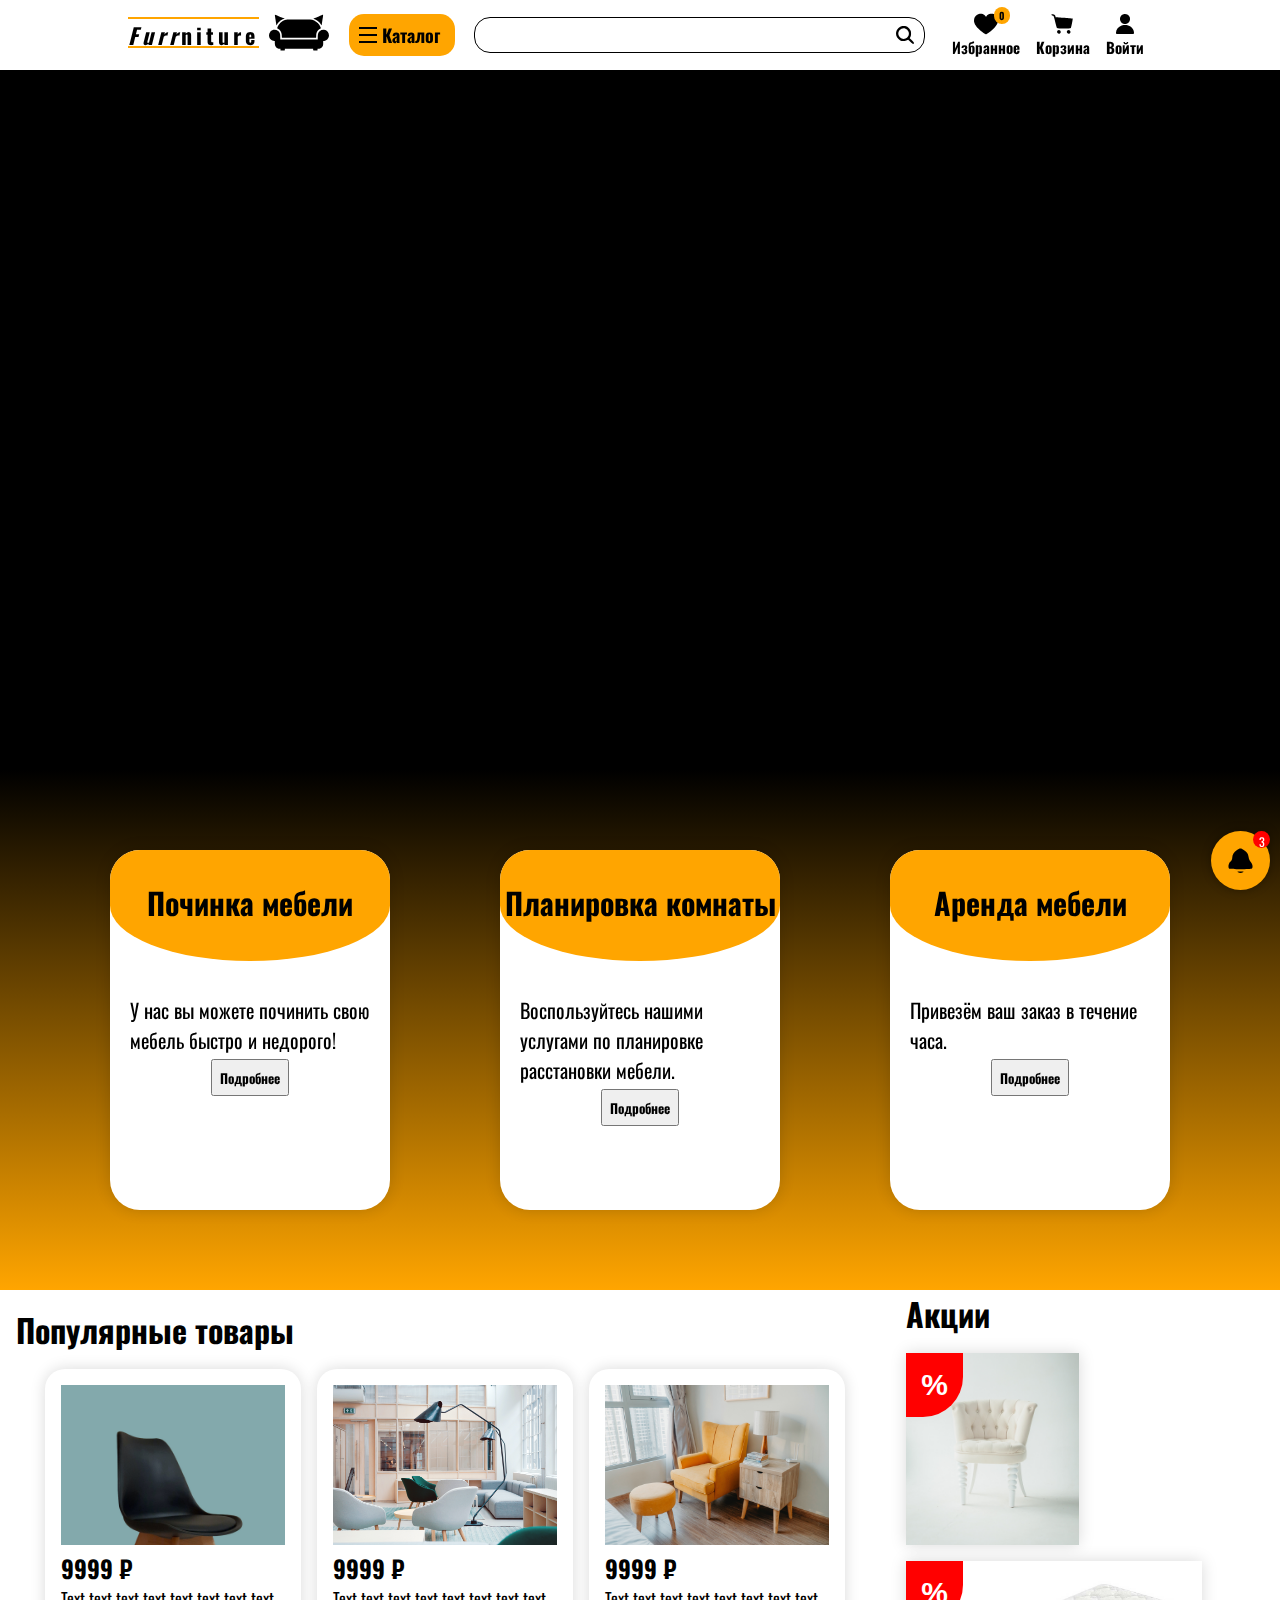
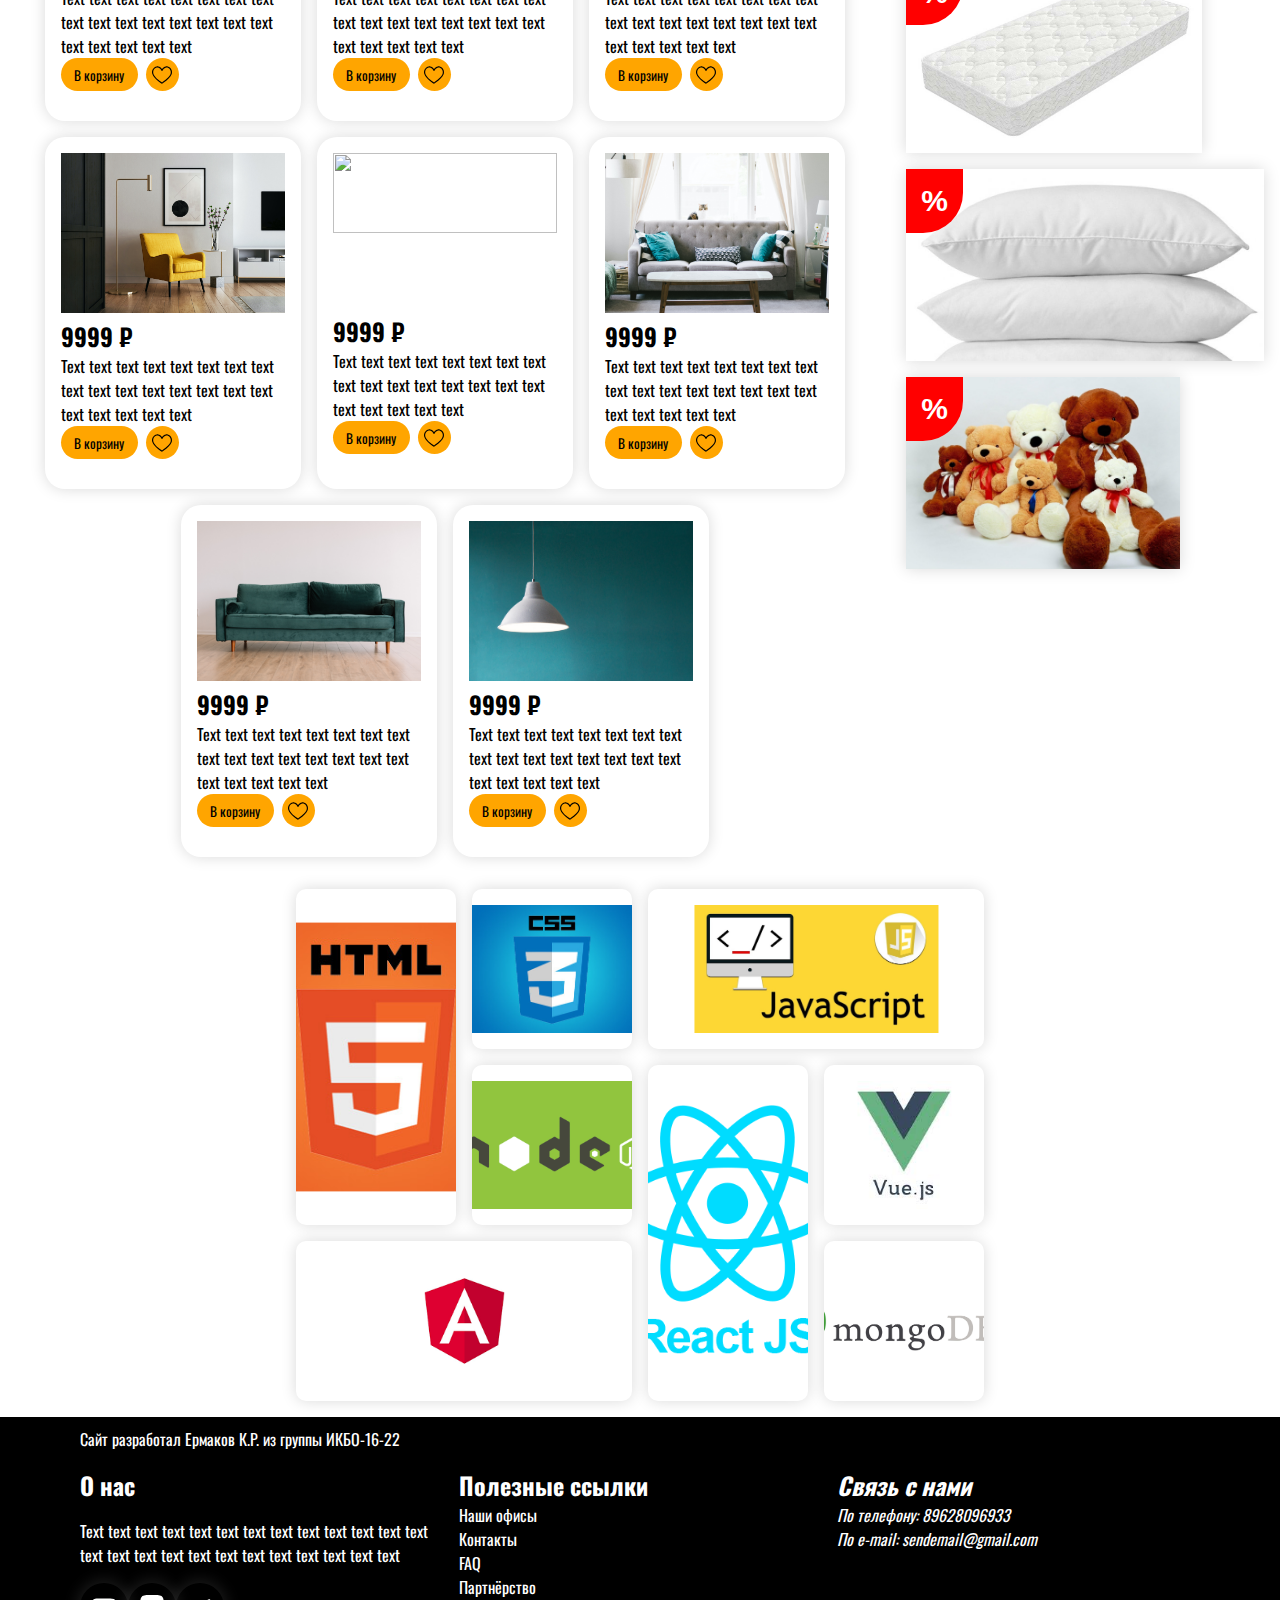
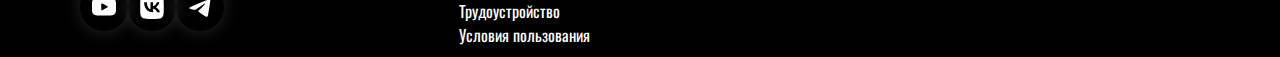
==== commit 51a9c9e9: "Done task 9" ====
--- a/index.html
+++ b/index.html
@@ -2,6 +2,7 @@
 <html lang = "ru">
     <head>
         <meta charset="UTF-8">
+        <meta name="viewport" content="width=device-width, initial-scale=1.0">
         <title>Страница #100</title>
         <link rel="icon" type="image/svg+xml" href = "logo.svg">
         <link rel="stylesheet" href = "style.css">
@@ -47,6 +48,7 @@
                     <a href="NOT READY">
                         <figure>
                             <img src="images/heart.svg">
+                            <span id="counter">0</span>
                             <figcaption>Избранное</figcaption>
                         </figure>
                     </a>
@@ -103,6 +105,15 @@
                 <input type="submit">                
             </form>
         </div>
+        <div id="coverdrawer">
+            <span></span>
+            <canvas id="heartdraw" height="1080" width="1920"></canvas>
+            <div>
+                <button onclick="love()">Любовь</button>
+                <button onclick="clearLove()">Очистить</button>
+                <button onclick="togglecanv()">Закрыть</button>
+            </div>
+        </div>
         <main>
             <div id="blurcards">
                 <div class="blcard">
@@ -113,7 +124,7 @@
                 <div class="blcard">
                     <span>Планировка комнаты</span>
                     <p>Воспользуйтесь нашими услугами по планировке расстановки мебели.</p>
-                    <button>Подробнее</button>
+                    <button onclick="togglecanv()">Подробнее</button>
                 </div>
                 <div class="blcard">
                     <span>Аренда мебели</span>
@@ -137,6 +148,18 @@
                         <h2>9999 ₽</h2>
                         <p>Text text text text text text text text text text text text text text text text text text text text text</p>
                         <button>В корзину</button>
+                        <button class="likebutton">
+                            <svg class="hearttoggle" xmlns="http://www.w3.org/2000/svg" version="1.0" width="512.000000pt" height="512.000000pt" viewBox="0 0 512.000000 512.000000" preserveAspectRatio="xMidYMid meet">
+                                <g transform="translate(0.000000,512.000000) scale(0.100000,-0.100000)" fill="#000000" stroke="none">
+                                    <path d="M1220 4763 c-459 -70 -834 -351 -1053 -788 -61 -123 -103 -244 -134 -394 -23 -109 -26 -150 -27 -311 0 -156 3 -202 22 -290 65 -300 214 -605 445 -913 231 -307 611 -686 1002 -998 280 -224 696 -516 936 -658 137 -81 160 -82 285 -8 551 328 1231 868 1622 1287 453 486 692 894 779 1329 27 132 24 402 -5 549 -93 465 -368 851 -751 1050 -120 63 -180 86 -306 118 -136 35 -375 44 -515 20 -161 -28 -357 -103 -484 -184 -156 -100 -323 -261 -418 -403 -29 -43 -55 -79 -58 -79 -3 0 -30 37 -60 83 -72 108 -260 296 -370 369 -165 109 -342 181 -526 213 -79 14 -316 19 -384 8z"/>
+                                </g>
+                            </svg>
+                            <svg class="hearttoggle" xmlns="http://www.w3.org/2000/svg" version="1.0" width="512.000000pt" height="512.000000pt" viewBox="0 0 512.000000 512.000000" preserveAspectRatio="xMidYMid meet">
+                                <g transform="translate(0.000000,512.000000) scale(0.100000,-0.100000)" fill="#000000" stroke="none">
+                                    <path d="M1220 4763 c-459 -70 -834 -351 -1053 -788 -61 -123 -103 -244 -134 -394 -23 -109 -26 -150 -27 -311 0 -156 3 -202 22 -290 49 -224 155 -476 296 -698 337 -533 978 -1135 1783 -1675 304 -204 397 -257 453 -257 53 0 121 37 370 202 1051 694 1802 1467 2064 2126 93 232 120 371 120 602 0 195 -19 323 -75 492 -119 365 -379 680 -698 846 -120 63 -180 86 -306 118 -136 35 -375 44 -515 20 -161 -28 -357 -103 -484 -184 -156 -100 -323 -261 -418 -403 -29 -43 -55 -79 -58 -79 -3 0 -30 37 -60 83 -72 108 -260 296 -370 369 -165 109 -342 181 -526 213 -79 14 -316 19 -384 8z m425 -322 c44 -12 130 -46 190 -76 247 -123 438 -334 550 -610 54 -131 60 -143 98 -165 63 -39 166 -17 198 42 7 13 31 68 54 123 141 347 411 596 745 687 73 20 108 23 250 23 200 0 278 -17 445 -100 347 -171 583 -520 636 -941 60 -478 -193 -998 -776 -1593 -347 -355 -743 -675 -1257 -1018 l-216 -144 -144 92 c-560 359 -1096 797 -1446 1179 -355 387 -568 743 -645 1074 -28 122 -30 371 -4 496 104 493 439 854 877 946 99 20 343 12 445 -15z"/>
+                                </g>
+                            </svg>
+                        </button>
                     </figcaption>
                 </figure>
                 <figure>
@@ -145,6 +168,18 @@
                         <h2>9999 ₽</h2>
                         <p>Text text text text text text text text text text text text text text text text text text text text text</p>
                         <button>В корзину</button>
+                        <button class="likebutton">
+                            <svg class="hearttoggle" xmlns="http://www.w3.org/2000/svg" version="1.0" width="512.000000pt" height="512.000000pt" viewBox="0 0 512.000000 512.000000" preserveAspectRatio="xMidYMid meet">
+                                <g transform="translate(0.000000,512.000000) scale(0.100000,-0.100000)" fill="#000000" stroke="none">
+                                    <path d="M1220 4763 c-459 -70 -834 -351 -1053 -788 -61 -123 -103 -244 -134 -394 -23 -109 -26 -150 -27 -311 0 -156 3 -202 22 -290 65 -300 214 -605 445 -913 231 -307 611 -686 1002 -998 280 -224 696 -516 936 -658 137 -81 160 -82 285 -8 551 328 1231 868 1622 1287 453 486 692 894 779 1329 27 132 24 402 -5 549 -93 465 -368 851 -751 1050 -120 63 -180 86 -306 118 -136 35 -375 44 -515 20 -161 -28 -357 -103 -484 -184 -156 -100 -323 -261 -418 -403 -29 -43 -55 -79 -58 -79 -3 0 -30 37 -60 83 -72 108 -260 296 -370 369 -165 109 -342 181 -526 213 -79 14 -316 19 -384 8z"/>
+                                </g>
+                            </svg>
+                            <svg class="hearttoggle" xmlns="http://www.w3.org/2000/svg" version="1.0" width="512.000000pt" height="512.000000pt" viewBox="0 0 512.000000 512.000000" preserveAspectRatio="xMidYMid meet">
+                                <g transform="translate(0.000000,512.000000) scale(0.100000,-0.100000)" fill="#000000" stroke="none">
+                                    <path d="M1220 4763 c-459 -70 -834 -351 -1053 -788 -61 -123 -103 -244 -134 -394 -23 -109 -26 -150 -27 -311 0 -156 3 -202 22 -290 49 -224 155 -476 296 -698 337 -533 978 -1135 1783 -1675 304 -204 397 -257 453 -257 53 0 121 37 370 202 1051 694 1802 1467 2064 2126 93 232 120 371 120 602 0 195 -19 323 -75 492 -119 365 -379 680 -698 846 -120 63 -180 86 -306 118 -136 35 -375 44 -515 20 -161 -28 -357 -103 -484 -184 -156 -100 -323 -261 -418 -403 -29 -43 -55 -79 -58 -79 -3 0 -30 37 -60 83 -72 108 -260 296 -370 369 -165 109 -342 181 -526 213 -79 14 -316 19 -384 8z m425 -322 c44 -12 130 -46 190 -76 247 -123 438 -334 550 -610 54 -131 60 -143 98 -165 63 -39 166 -17 198 42 7 13 31 68 54 123 141 347 411 596 745 687 73 20 108 23 250 23 200 0 278 -17 445 -100 347 -171 583 -520 636 -941 60 -478 -193 -998 -776 -1593 -347 -355 -743 -675 -1257 -1018 l-216 -144 -144 92 c-560 359 -1096 797 -1446 1179 -355 387 -568 743 -645 1074 -28 122 -30 371 -4 496 104 493 439 854 877 946 99 20 343 12 445 -15z"/>
+                                </g>
+                            </svg>
+                        </button>
                     </figcaption>
                 </figure>
                 <figure>
@@ -153,6 +188,18 @@
                         <h2>9999 ₽</h2>
                         <p>Text text text text text text text text text text text text text text text text text text text text text</p>
                         <button>В корзину</button>
+                        <button class="likebutton">
+                            <svg class="hearttoggle" xmlns="http://www.w3.org/2000/svg" version="1.0" width="512.000000pt" height="512.000000pt" viewBox="0 0 512.000000 512.000000" preserveAspectRatio="xMidYMid meet">
+                                <g transform="translate(0.000000,512.000000) scale(0.100000,-0.100000)" fill="#000000" stroke="none">
+                                    <path d="M1220 4763 c-459 -70 -834 -351 -1053 -788 -61 -123 -103 -244 -134 -394 -23 -109 -26 -150 -27 -311 0 -156 3 -202 22 -290 65 -300 214 -605 445 -913 231 -307 611 -686 1002 -998 280 -224 696 -516 936 -658 137 -81 160 -82 285 -8 551 328 1231 868 1622 1287 453 486 692 894 779 1329 27 132 24 402 -5 549 -93 465 -368 851 -751 1050 -120 63 -180 86 -306 118 -136 35 -375 44 -515 20 -161 -28 -357 -103 -484 -184 -156 -100 -323 -261 -418 -403 -29 -43 -55 -79 -58 -79 -3 0 -30 37 -60 83 -72 108 -260 296 -370 369 -165 109 -342 181 -526 213 -79 14 -316 19 -384 8z"/>
+                                </g>
+                            </svg>
+                            <svg class="hearttoggle" xmlns="http://www.w3.org/2000/svg" version="1.0" width="512.000000pt" height="512.000000pt" viewBox="0 0 512.000000 512.000000" preserveAspectRatio="xMidYMid meet">
+                                <g transform="translate(0.000000,512.000000) scale(0.100000,-0.100000)" fill="#000000" stroke="none">
+                                    <path d="M1220 4763 c-459 -70 -834 -351 -1053 -788 -61 -123 -103 -244 -134 -394 -23 -109 -26 -150 -27 -311 0 -156 3 -202 22 -290 49 -224 155 -476 296 -698 337 -533 978 -1135 1783 -1675 304 -204 397 -257 453 -257 53 0 121 37 370 202 1051 694 1802 1467 2064 2126 93 232 120 371 120 602 0 195 -19 323 -75 492 -119 365 -379 680 -698 846 -120 63 -180 86 -306 118 -136 35 -375 44 -515 20 -161 -28 -357 -103 -484 -184 -156 -100 -323 -261 -418 -403 -29 -43 -55 -79 -58 -79 -3 0 -30 37 -60 83 -72 108 -260 296 -370 369 -165 109 -342 181 -526 213 -79 14 -316 19 -384 8z m425 -322 c44 -12 130 -46 190 -76 247 -123 438 -334 550 -610 54 -131 60 -143 98 -165 63 -39 166 -17 198 42 7 13 31 68 54 123 141 347 411 596 745 687 73 20 108 23 250 23 200 0 278 -17 445 -100 347 -171 583 -520 636 -941 60 -478 -193 -998 -776 -1593 -347 -355 -743 -675 -1257 -1018 l-216 -144 -144 92 c-560 359 -1096 797 -1446 1179 -355 387 -568 743 -645 1074 -28 122 -30 371 -4 496 104 493 439 854 877 946 99 20 343 12 445 -15z"/>
+                                </g>
+                            </svg>
+                        </button>
                     </figcaption>
                 </figure>
                 <figure>
@@ -161,6 +208,18 @@
                         <h2>9999 ₽</h2>
                         <p>Text text text text text text text text text text text text text text text text text text text text text</p>
                         <button>В корзину</button>
+                        <button class="likebutton">
+                            <svg class="hearttoggle" xmlns="http://www.w3.org/2000/svg" version="1.0" width="512.000000pt" height="512.000000pt" viewBox="0 0 512.000000 512.000000" preserveAspectRatio="xMidYMid meet">
+                                <g transform="translate(0.000000,512.000000) scale(0.100000,-0.100000)" fill="#000000" stroke="none">
+                                    <path d="M1220 4763 c-459 -70 -834 -351 -1053 -788 -61 -123 -103 -244 -134 -394 -23 -109 -26 -150 -27 -311 0 -156 3 -202 22 -290 65 -300 214 -605 445 -913 231 -307 611 -686 1002 -998 280 -224 696 -516 936 -658 137 -81 160 -82 285 -8 551 328 1231 868 1622 1287 453 486 692 894 779 1329 27 132 24 402 -5 549 -93 465 -368 851 -751 1050 -120 63 -180 86 -306 118 -136 35 -375 44 -515 20 -161 -28 -357 -103 -484 -184 -156 -100 -323 -261 -418 -403 -29 -43 -55 -79 -58 -79 -3 0 -30 37 -60 83 -72 108 -260 296 -370 369 -165 109 -342 181 -526 213 -79 14 -316 19 -384 8z"/>
+                                </g>
+                            </svg>
+                            <svg class="hearttoggle" xmlns="http://www.w3.org/2000/svg" version="1.0" width="512.000000pt" height="512.000000pt" viewBox="0 0 512.000000 512.000000" preserveAspectRatio="xMidYMid meet">
+                                <g transform="translate(0.000000,512.000000) scale(0.100000,-0.100000)" fill="#000000" stroke="none">
+                                    <path d="M1220 4763 c-459 -70 -834 -351 -1053 -788 -61 -123 -103 -244 -134 -394 -23 -109 -26 -150 -27 -311 0 -156 3 -202 22 -290 49 -224 155 -476 296 -698 337 -533 978 -1135 1783 -1675 304 -204 397 -257 453 -257 53 0 121 37 370 202 1051 694 1802 1467 2064 2126 93 232 120 371 120 602 0 195 -19 323 -75 492 -119 365 -379 680 -698 846 -120 63 -180 86 -306 118 -136 35 -375 44 -515 20 -161 -28 -357 -103 -484 -184 -156 -100 -323 -261 -418 -403 -29 -43 -55 -79 -58 -79 -3 0 -30 37 -60 83 -72 108 -260 296 -370 369 -165 109 -342 181 -526 213 -79 14 -316 19 -384 8z m425 -322 c44 -12 130 -46 190 -76 247 -123 438 -334 550 -610 54 -131 60 -143 98 -165 63 -39 166 -17 198 42 7 13 31 68 54 123 141 347 411 596 745 687 73 20 108 23 250 23 200 0 278 -17 445 -100 347 -171 583 -520 636 -941 60 -478 -193 -998 -776 -1593 -347 -355 -743 -675 -1257 -1018 l-216 -144 -144 92 c-560 359 -1096 797 -1446 1179 -355 387 -568 743 -645 1074 -28 122 -30 371 -4 496 104 493 439 854 877 946 99 20 343 12 445 -15z"/>
+                                </g>
+                            </svg>
+                        </button>
                     </figcaption>
                 </figure>
                 <figure>
@@ -169,6 +228,18 @@
                         <h2>9999 ₽</h2>
                         <p>Text text text text text text text text text text text text text text text text text text text text text</p>
                         <button>В корзину</button>
+                        <button class="likebutton">
+                            <svg class="hearttoggle" xmlns="http://www.w3.org/2000/svg" version="1.0" width="512.000000pt" height="512.000000pt" viewBox="0 0 512.000000 512.000000" preserveAspectRatio="xMidYMid meet">
+                                <g transform="translate(0.000000,512.000000) scale(0.100000,-0.100000)" fill="#000000" stroke="none">
+                                    <path d="M1220 4763 c-459 -70 -834 -351 -1053 -788 -61 -123 -103 -244 -134 -394 -23 -109 -26 -150 -27 -311 0 -156 3 -202 22 -290 65 -300 214 -605 445 -913 231 -307 611 -686 1002 -998 280 -224 696 -516 936 -658 137 -81 160 -82 285 -8 551 328 1231 868 1622 1287 453 486 692 894 779 1329 27 132 24 402 -5 549 -93 465 -368 851 -751 1050 -120 63 -180 86 -306 118 -136 35 -375 44 -515 20 -161 -28 -357 -103 -484 -184 -156 -100 -323 -261 -418 -403 -29 -43 -55 -79 -58 -79 -3 0 -30 37 -60 83 -72 108 -260 296 -370 369 -165 109 -342 181 -526 213 -79 14 -316 19 -384 8z"/>
+                                </g>
+                            </svg>
+                            <svg class="hearttoggle" xmlns="http://www.w3.org/2000/svg" version="1.0" width="512.000000pt" height="512.000000pt" viewBox="0 0 512.000000 512.000000" preserveAspectRatio="xMidYMid meet">
+                                <g transform="translate(0.000000,512.000000) scale(0.100000,-0.100000)" fill="#000000" stroke="none">
+                                    <path d="M1220 4763 c-459 -70 -834 -351 -1053 -788 -61 -123 -103 -244 -134 -394 -23 -109 -26 -150 -27 -311 0 -156 3 -202 22 -290 49 -224 155 -476 296 -698 337 -533 978 -1135 1783 -1675 304 -204 397 -257 453 -257 53 0 121 37 370 202 1051 694 1802 1467 2064 2126 93 232 120 371 120 602 0 195 -19 323 -75 492 -119 365 -379 680 -698 846 -120 63 -180 86 -306 118 -136 35 -375 44 -515 20 -161 -28 -357 -103 -484 -184 -156 -100 -323 -261 -418 -403 -29 -43 -55 -79 -58 -79 -3 0 -30 37 -60 83 -72 108 -260 296 -370 369 -165 109 -342 181 -526 213 -79 14 -316 19 -384 8z m425 -322 c44 -12 130 -46 190 -76 247 -123 438 -334 550 -610 54 -131 60 -143 98 -165 63 -39 166 -17 198 42 7 13 31 68 54 123 141 347 411 596 745 687 73 20 108 23 250 23 200 0 278 -17 445 -100 347 -171 583 -520 636 -941 60 -478 -193 -998 -776 -1593 -347 -355 -743 -675 -1257 -1018 l-216 -144 -144 92 c-560 359 -1096 797 -1446 1179 -355 387 -568 743 -645 1074 -28 122 -30 371 -4 496 104 493 439 854 877 946 99 20 343 12 445 -15z"/>
+                                </g>
+                            </svg>
+                        </button>
                     </figcaption>
                 </figure>
                 <figure>
@@ -177,6 +248,18 @@
                         <h2>9999 ₽</h2>
                         <p>Text text text text text text text text text text text text text text text text text text text text text</p>
                         <button>В корзину</button>
+                        <button class="likebutton">
+                            <svg class="hearttoggle" xmlns="http://www.w3.org/2000/svg" version="1.0" width="512.000000pt" height="512.000000pt" viewBox="0 0 512.000000 512.000000" preserveAspectRatio="xMidYMid meet">
+                                <g transform="translate(0.000000,512.000000) scale(0.100000,-0.100000)" fill="#000000" stroke="none">
+                                    <path d="M1220 4763 c-459 -70 -834 -351 -1053 -788 -61 -123 -103 -244 -134 -394 -23 -109 -26 -150 -27 -311 0 -156 3 -202 22 -290 65 -300 214 -605 445 -913 231 -307 611 -686 1002 -998 280 -224 696 -516 936 -658 137 -81 160 -82 285 -8 551 328 1231 868 1622 1287 453 486 692 894 779 1329 27 132 24 402 -5 549 -93 465 -368 851 -751 1050 -120 63 -180 86 -306 118 -136 35 -375 44 -515 20 -161 -28 -357 -103 -484 -184 -156 -100 -323 -261 -418 -403 -29 -43 -55 -79 -58 -79 -3 0 -30 37 -60 83 -72 108 -260 296 -370 369 -165 109 -342 181 -526 213 -79 14 -316 19 -384 8z"/>
+                                </g>
+                            </svg>
+                            <svg class="hearttoggle" xmlns="http://www.w3.org/2000/svg" version="1.0" width="512.000000pt" height="512.000000pt" viewBox="0 0 512.000000 512.000000" preserveAspectRatio="xMidYMid meet">
+                                <g transform="translate(0.000000,512.000000) scale(0.100000,-0.100000)" fill="#000000" stroke="none">
+                                    <path d="M1220 4763 c-459 -70 -834 -351 -1053 -788 -61 -123 -103 -244 -134 -394 -23 -109 -26 -150 -27 -311 0 -156 3 -202 22 -290 49 -224 155 -476 296 -698 337 -533 978 -1135 1783 -1675 304 -204 397 -257 453 -257 53 0 121 37 370 202 1051 694 1802 1467 2064 2126 93 232 120 371 120 602 0 195 -19 323 -75 492 -119 365 -379 680 -698 846 -120 63 -180 86 -306 118 -136 35 -375 44 -515 20 -161 -28 -357 -103 -484 -184 -156 -100 -323 -261 -418 -403 -29 -43 -55 -79 -58 -79 -3 0 -30 37 -60 83 -72 108 -260 296 -370 369 -165 109 -342 181 -526 213 -79 14 -316 19 -384 8z m425 -322 c44 -12 130 -46 190 -76 247 -123 438 -334 550 -610 54 -131 60 -143 98 -165 63 -39 166 -17 198 42 7 13 31 68 54 123 141 347 411 596 745 687 73 20 108 23 250 23 200 0 278 -17 445 -100 347 -171 583 -520 636 -941 60 -478 -193 -998 -776 -1593 -347 -355 -743 -675 -1257 -1018 l-216 -144 -144 92 c-560 359 -1096 797 -1446 1179 -355 387 -568 743 -645 1074 -28 122 -30 371 -4 496 104 493 439 854 877 946 99 20 343 12 445 -15z"/>
+                                </g>
+                            </svg>
+                        </button>
                     </figcaption>
                 </figure>
                 <figure>
@@ -185,6 +268,18 @@
                         <h2>9999 ₽</h2>
                         <p>Text text text text text text text text text text text text text text text text text text text text text</p>
                         <button>В корзину</button>
+                        <button class="likebutton">
+                            <svg class="hearttoggle" xmlns="http://www.w3.org/2000/svg" version="1.0" width="512.000000pt" height="512.000000pt" viewBox="0 0 512.000000 512.000000" preserveAspectRatio="xMidYMid meet">
+                                <g transform="translate(0.000000,512.000000) scale(0.100000,-0.100000)" fill="#000000" stroke="none">
+                                    <path d="M1220 4763 c-459 -70 -834 -351 -1053 -788 -61 -123 -103 -244 -134 -394 -23 -109 -26 -150 -27 -311 0 -156 3 -202 22 -290 65 -300 214 -605 445 -913 231 -307 611 -686 1002 -998 280 -224 696 -516 936 -658 137 -81 160 -82 285 -8 551 328 1231 868 1622 1287 453 486 692 894 779 1329 27 132 24 402 -5 549 -93 465 -368 851 -751 1050 -120 63 -180 86 -306 118 -136 35 -375 44 -515 20 -161 -28 -357 -103 -484 -184 -156 -100 -323 -261 -418 -403 -29 -43 -55 -79 -58 -79 -3 0 -30 37 -60 83 -72 108 -260 296 -370 369 -165 109 -342 181 -526 213 -79 14 -316 19 -384 8z"/>
+                                </g>
+                            </svg>
+                            <svg class="hearttoggle" xmlns="http://www.w3.org/2000/svg" version="1.0" width="512.000000pt" height="512.000000pt" viewBox="0 0 512.000000 512.000000" preserveAspectRatio="xMidYMid meet">
+                                <g transform="translate(0.000000,512.000000) scale(0.100000,-0.100000)" fill="#000000" stroke="none">
+                                    <path d="M1220 4763 c-459 -70 -834 -351 -1053 -788 -61 -123 -103 -244 -134 -394 -23 -109 -26 -150 -27 -311 0 -156 3 -202 22 -290 49 -224 155 -476 296 -698 337 -533 978 -1135 1783 -1675 304 -204 397 -257 453 -257 53 0 121 37 370 202 1051 694 1802 1467 2064 2126 93 232 120 371 120 602 0 195 -19 323 -75 492 -119 365 -379 680 -698 846 -120 63 -180 86 -306 118 -136 35 -375 44 -515 20 -161 -28 -357 -103 -484 -184 -156 -100 -323 -261 -418 -403 -29 -43 -55 -79 -58 -79 -3 0 -30 37 -60 83 -72 108 -260 296 -370 369 -165 109 -342 181 -526 213 -79 14 -316 19 -384 8z m425 -322 c44 -12 130 -46 190 -76 247 -123 438 -334 550 -610 54 -131 60 -143 98 -165 63 -39 166 -17 198 42 7 13 31 68 54 123 141 347 411 596 745 687 73 20 108 23 250 23 200 0 278 -17 445 -100 347 -171 583 -520 636 -941 60 -478 -193 -998 -776 -1593 -347 -355 -743 -675 -1257 -1018 l-216 -144 -144 92 c-560 359 -1096 797 -1446 1179 -355 387 -568 743 -645 1074 -28 122 -30 371 -4 496 104 493 439 854 877 946 99 20 343 12 445 -15z"/>
+                                </g>
+                            </svg>
+                        </button>
                     </figcaption>
                 </figure>
                 <figure>
@@ -193,6 +288,18 @@
                         <h2>9999 ₽</h2>
                         <p>Text text text text text text text text text text text text text text text text text text text text text</p>
                         <button>В корзину</button>
+                        <button class="likebutton">
+                            <svg class="hearttoggle" xmlns="http://www.w3.org/2000/svg" version="1.0" width="512.000000pt" height="512.000000pt" viewBox="0 0 512.000000 512.000000" preserveAspectRatio="xMidYMid meet">
+                                <g transform="translate(0.000000,512.000000) scale(0.100000,-0.100000)" fill="#000000" stroke="none">
+                                    <path d="M1220 4763 c-459 -70 -834 -351 -1053 -788 -61 -123 -103 -244 -134 -394 -23 -109 -26 -150 -27 -311 0 -156 3 -202 22 -290 65 -300 214 -605 445 -913 231 -307 611 -686 1002 -998 280 -224 696 -516 936 -658 137 -81 160 -82 285 -8 551 328 1231 868 1622 1287 453 486 692 894 779 1329 27 132 24 402 -5 549 -93 465 -368 851 -751 1050 -120 63 -180 86 -306 118 -136 35 -375 44 -515 20 -161 -28 -357 -103 -484 -184 -156 -100 -323 -261 -418 -403 -29 -43 -55 -79 -58 -79 -3 0 -30 37 -60 83 -72 108 -260 296 -370 369 -165 109 -342 181 -526 213 -79 14 -316 19 -384 8z"/>
+                                </g>
+                            </svg>
+                            <svg class="hearttoggle" xmlns="http://www.w3.org/2000/svg" version="1.0" width="512.000000pt" height="512.000000pt" viewBox="0 0 512.000000 512.000000" preserveAspectRatio="xMidYMid meet">
+                                <g transform="translate(0.000000,512.000000) scale(0.100000,-0.100000)" fill="#000000" stroke="none">
+                                    <path d="M1220 4763 c-459 -70 -834 -351 -1053 -788 -61 -123 -103 -244 -134 -394 -23 -109 -26 -150 -27 -311 0 -156 3 -202 22 -290 49 -224 155 -476 296 -698 337 -533 978 -1135 1783 -1675 304 -204 397 -257 453 -257 53 0 121 37 370 202 1051 694 1802 1467 2064 2126 93 232 120 371 120 602 0 195 -19 323 -75 492 -119 365 -379 680 -698 846 -120 63 -180 86 -306 118 -136 35 -375 44 -515 20 -161 -28 -357 -103 -484 -184 -156 -100 -323 -261 -418 -403 -29 -43 -55 -79 -58 -79 -3 0 -30 37 -60 83 -72 108 -260 296 -370 369 -165 109 -342 181 -526 213 -79 14 -316 19 -384 8z m425 -322 c44 -12 130 -46 190 -76 247 -123 438 -334 550 -610 54 -131 60 -143 98 -165 63 -39 166 -17 198 42 7 13 31 68 54 123 141 347 411 596 745 687 73 20 108 23 250 23 200 0 278 -17 445 -100 347 -171 583 -520 636 -941 60 -478 -193 -998 -776 -1593 -347 -355 -743 -675 -1257 -1018 l-216 -144 -144 92 c-560 359 -1096 797 -1446 1179 -355 387 -568 743 -645 1074 -28 122 -30 371 -4 496 104 493 439 854 877 946 99 20 343 12 445 -15z"/>
+                                </g>
+                            </svg>
+                        </button>
                     </figcaption>
                 </figure>
             </div>
--- a/style.css
+++ b/style.css
@@ -142,6 +142,7 @@
         grid-area: links;
         & figure{
             display: flex;
+            position: relative;
             justify-content: center;
             flex-direction: column;
             font-size: 15px;
@@ -151,6 +152,15 @@
             color: black;
             & img{
                 height: 24px;
+            }
+            #counter{
+                position: absolute;
+                top: 0;
+                left: calc(50% + 8px);
+                padding: 1px 0.5em;
+                font-size: 10px;
+                background-color: orange;
+                border-radius: 10px;
             }
         }
         & figcaption{
@@ -483,6 +493,48 @@
             border-bottom-left-radius: 20px;
             background-color: orange;
             cursor: pointer;
+        }
+    }
+}
+#coverdrawer{
+    position: fixed;
+    top: 0;
+    width: 100%;
+    height: 100%;
+    z-index: 6;
+    display: flex;
+    justify-content: center;
+    align-items: center;
+    flex-direction: column;
+    gap: 1em;
+    display: none;
+    & > span{
+        display: block;
+        position: absolute;
+        width: 100%;
+        height: 100%;
+        background-color: #00000056;
+        backdrop-filter: blur(3px);
+    }
+    & canvas{
+        z-index: 7;
+        width: 80%;
+        height: 80%;
+        border-radius: 20px;
+        image-rendering: pixelated;
+    }
+    & > div{
+        display: flex;
+        z-index: 7;
+        width: 80%;
+        gap: 1em;
+        & button{
+            font-size: 18px;
+            width: 8em;
+            background-color: orange;
+            border: 0;
+            border-radius: 20px;
+            padding: 0.5em;
         }
     }
 }
@@ -680,12 +732,44 @@
             height: 50%;
             object-fit: cover;
         }
-        & button{
-            background-color: orange;
-            border-radius: 20px;
-            padding: 0.5em 1em;
-            cursor: pointer;
-            border: none;
+        & figcaption{
+            display: flex;
+            flex-direction: row;
+            flex-wrap: wrap;
+            column-gap: 0.5em;
+            & h1, p{
+                display: block;
+                width: 100%;
+            }
+            & button{
+                display: block;
+                background-color: orange;
+                border-radius: 20px;
+                padding: 0.5em 1em;
+                cursor: pointer;
+                border: none;
+                height: 2.5em;
+                width: max-content;
+            }
+            & .likebutton{
+                padding: 0.5em 0.5em;
+                position: relative;
+                display: flex;
+                justify-content: center;
+                align-items: center;
+                width: 2.5em;
+                height: 2.5em;
+                & svg{
+                    position: absolute;
+                    display: flex;
+                    align-items: center;
+                    width: 1.5em;
+                    height: 1.5em;
+                }
+                & svg:first-child{
+                    display: none;
+                }
+            }
         }
     }
 }
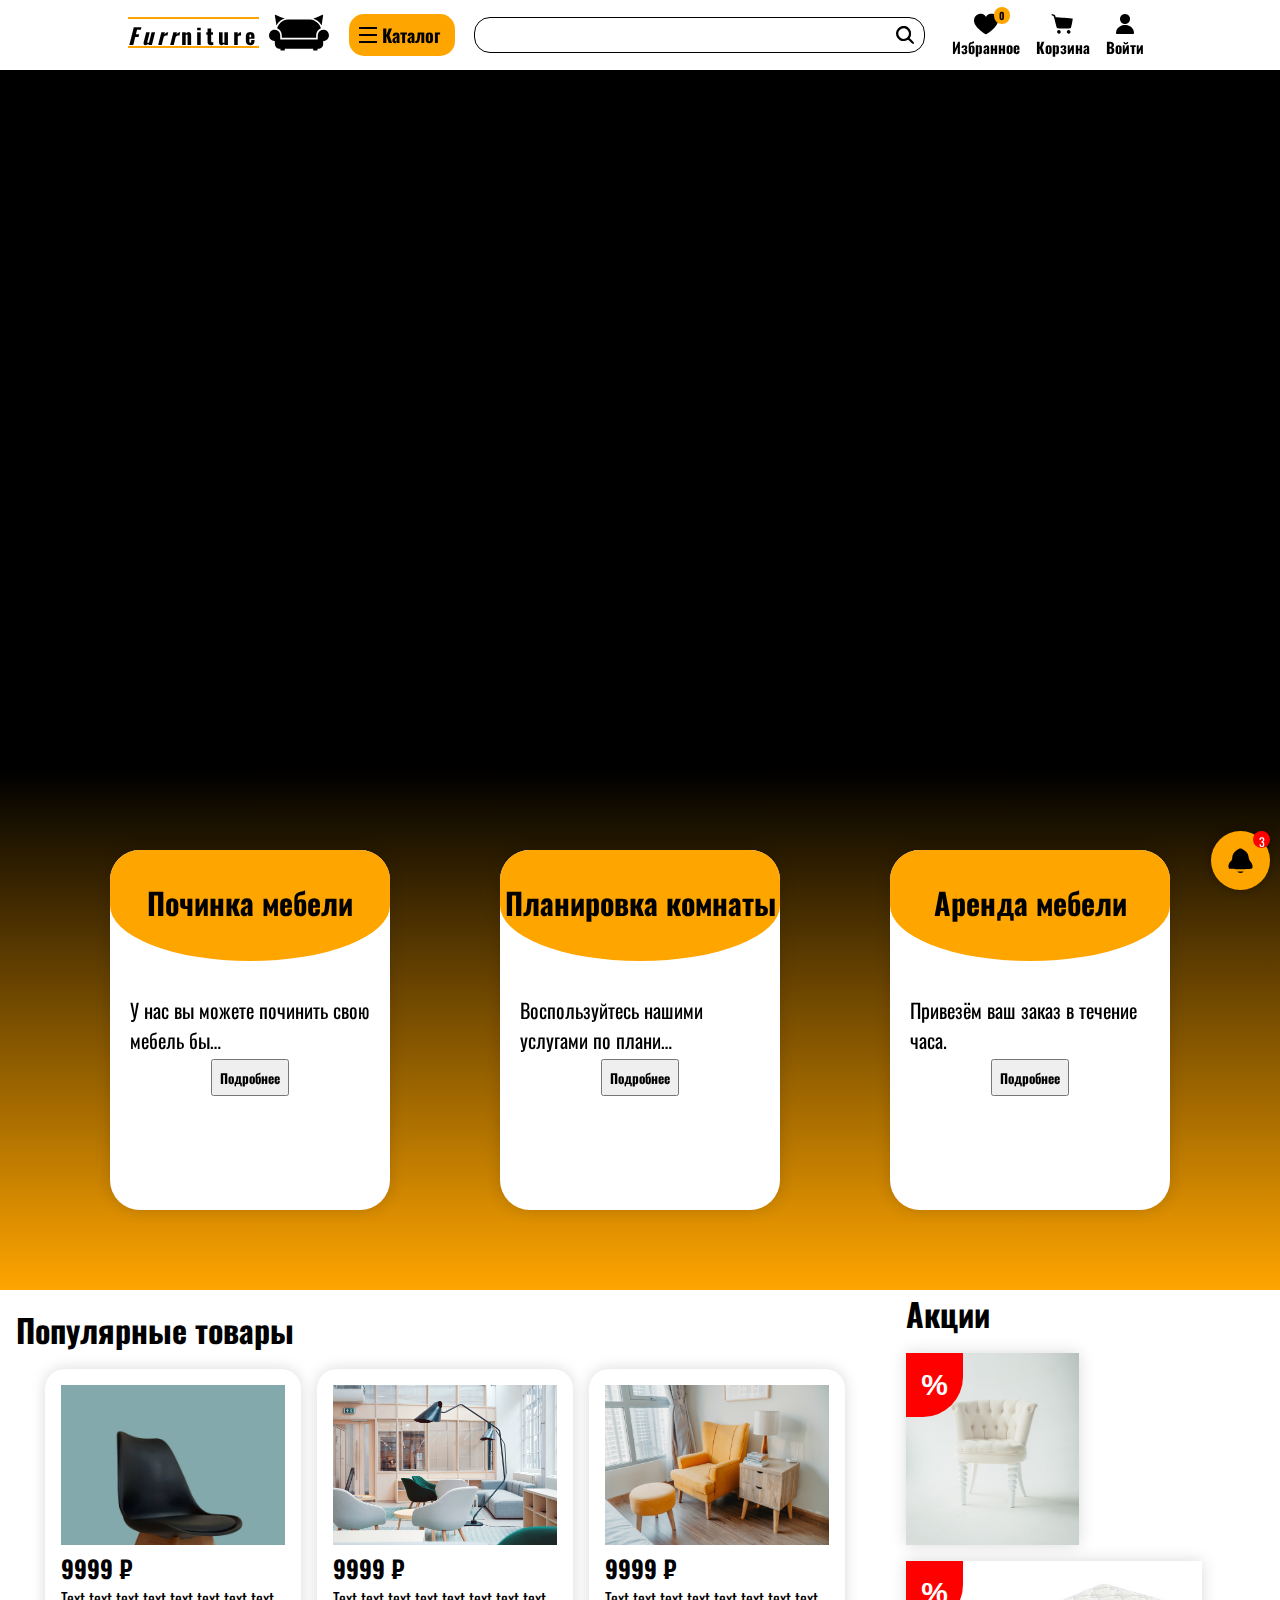
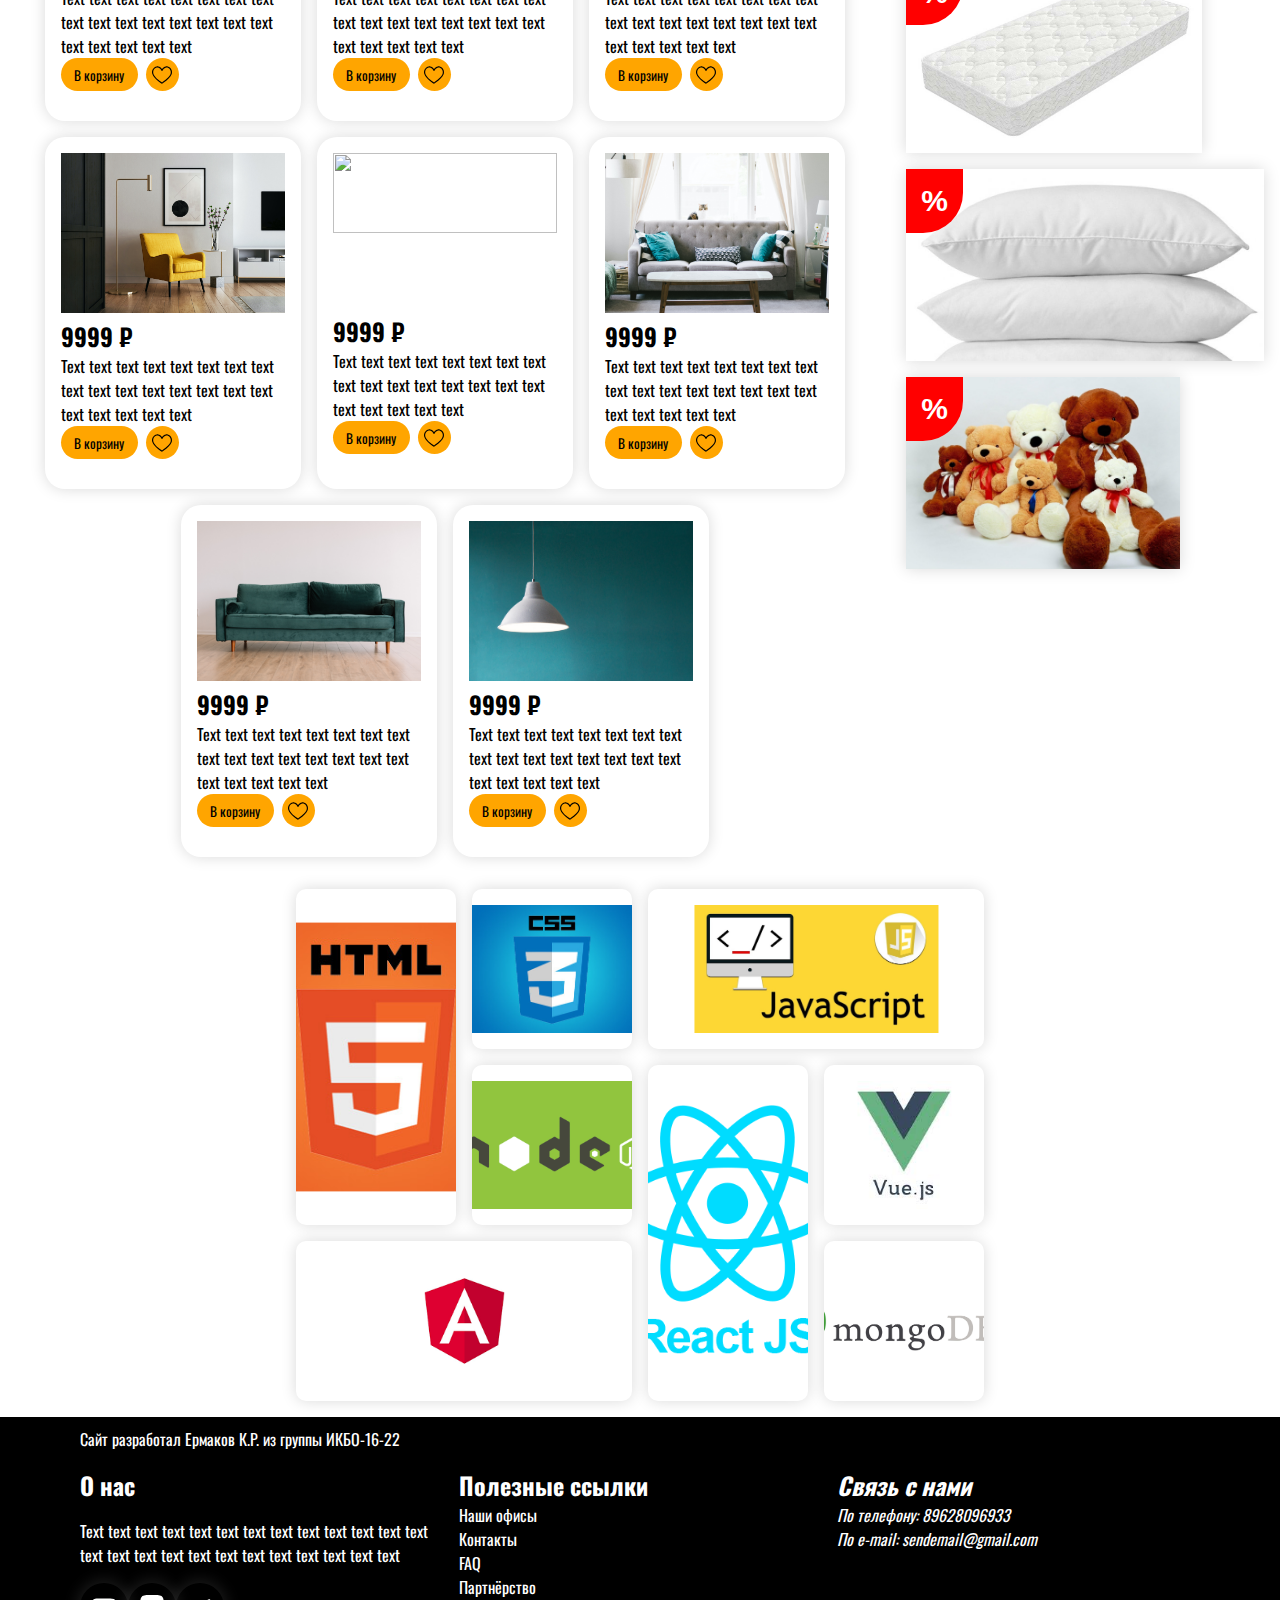
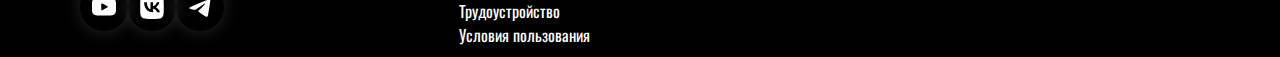
==== commit fc958e7b: "Done task 10" ====
--- a/index.html
+++ b/index.html
@@ -147,7 +147,7 @@
                     <figcaption>
                         <h2>9999 ₽</h2>
                         <p>Text text text text text text text text text text text text text text text text text text text text text</p>
-                        <button>В корзину</button>
+                        <button class="cart_btn">В корзину</button>
                         <button class="likebutton">
                             <svg class="hearttoggle" xmlns="http://www.w3.org/2000/svg" version="1.0" width="512.000000pt" height="512.000000pt" viewBox="0 0 512.000000 512.000000" preserveAspectRatio="xMidYMid meet">
                                 <g transform="translate(0.000000,512.000000) scale(0.100000,-0.100000)" fill="#000000" stroke="none">
@@ -167,7 +167,7 @@
                     <figcaption>
                         <h2>9999 ₽</h2>
                         <p>Text text text text text text text text text text text text text text text text text text text text text</p>
-                        <button>В корзину</button>
+                        <button class="cart_btn">В корзину</button>
                         <button class="likebutton">
                             <svg class="hearttoggle" xmlns="http://www.w3.org/2000/svg" version="1.0" width="512.000000pt" height="512.000000pt" viewBox="0 0 512.000000 512.000000" preserveAspectRatio="xMidYMid meet">
                                 <g transform="translate(0.000000,512.000000) scale(0.100000,-0.100000)" fill="#000000" stroke="none">
@@ -187,7 +187,7 @@
                     <figcaption>
                         <h2>9999 ₽</h2>
                         <p>Text text text text text text text text text text text text text text text text text text text text text</p>
-                        <button>В корзину</button>
+                        <button class="cart_btn">В корзину</button>
                         <button class="likebutton">
                             <svg class="hearttoggle" xmlns="http://www.w3.org/2000/svg" version="1.0" width="512.000000pt" height="512.000000pt" viewBox="0 0 512.000000 512.000000" preserveAspectRatio="xMidYMid meet">
                                 <g transform="translate(0.000000,512.000000) scale(0.100000,-0.100000)" fill="#000000" stroke="none">
@@ -207,7 +207,7 @@
                     <figcaption>
                         <h2>9999 ₽</h2>
                         <p>Text text text text text text text text text text text text text text text text text text text text text</p>
-                        <button>В корзину</button>
+                        <button class="cart_btn">В корзину</button>
                         <button class="likebutton">
                             <svg class="hearttoggle" xmlns="http://www.w3.org/2000/svg" version="1.0" width="512.000000pt" height="512.000000pt" viewBox="0 0 512.000000 512.000000" preserveAspectRatio="xMidYMid meet">
                                 <g transform="translate(0.000000,512.000000) scale(0.100000,-0.100000)" fill="#000000" stroke="none">
@@ -227,7 +227,7 @@
                     <figcaption>
                         <h2>9999 ₽</h2>
                         <p>Text text text text text text text text text text text text text text text text text text text text text</p>
-                        <button>В корзину</button>
+                        <button class="cart_btn">В корзину</button>
                         <button class="likebutton">
                             <svg class="hearttoggle" xmlns="http://www.w3.org/2000/svg" version="1.0" width="512.000000pt" height="512.000000pt" viewBox="0 0 512.000000 512.000000" preserveAspectRatio="xMidYMid meet">
                                 <g transform="translate(0.000000,512.000000) scale(0.100000,-0.100000)" fill="#000000" stroke="none">
@@ -247,7 +247,7 @@
                     <figcaption>
                         <h2>9999 ₽</h2>
                         <p>Text text text text text text text text text text text text text text text text text text text text text</p>
-                        <button>В корзину</button>
+                        <button class="cart_btn">В корзину</button>
                         <button class="likebutton">
                             <svg class="hearttoggle" xmlns="http://www.w3.org/2000/svg" version="1.0" width="512.000000pt" height="512.000000pt" viewBox="0 0 512.000000 512.000000" preserveAspectRatio="xMidYMid meet">
                                 <g transform="translate(0.000000,512.000000) scale(0.100000,-0.100000)" fill="#000000" stroke="none">
@@ -267,7 +267,7 @@
                     <figcaption>
                         <h2>9999 ₽</h2>
                         <p>Text text text text text text text text text text text text text text text text text text text text text</p>
-                        <button>В корзину</button>
+                        <button class="cart_btn">В корзину</button>
                         <button class="likebutton">
                             <svg class="hearttoggle" xmlns="http://www.w3.org/2000/svg" version="1.0" width="512.000000pt" height="512.000000pt" viewBox="0 0 512.000000 512.000000" preserveAspectRatio="xMidYMid meet">
                                 <g transform="translate(0.000000,512.000000) scale(0.100000,-0.100000)" fill="#000000" stroke="none">
@@ -287,7 +287,7 @@
                     <figcaption>
                         <h2>9999 ₽</h2>
                         <p>Text text text text text text text text text text text text text text text text text text text text text</p>
-                        <button>В корзину</button>
+                        <button class="cart_btn">В корзину</button>
                         <button class="likebutton">
                             <svg class="hearttoggle" xmlns="http://www.w3.org/2000/svg" version="1.0" width="512.000000pt" height="512.000000pt" viewBox="0 0 512.000000 512.000000" preserveAspectRatio="xMidYMid meet">
                                 <g transform="translate(0.000000,512.000000) scale(0.100000,-0.100000)" fill="#000000" stroke="none">
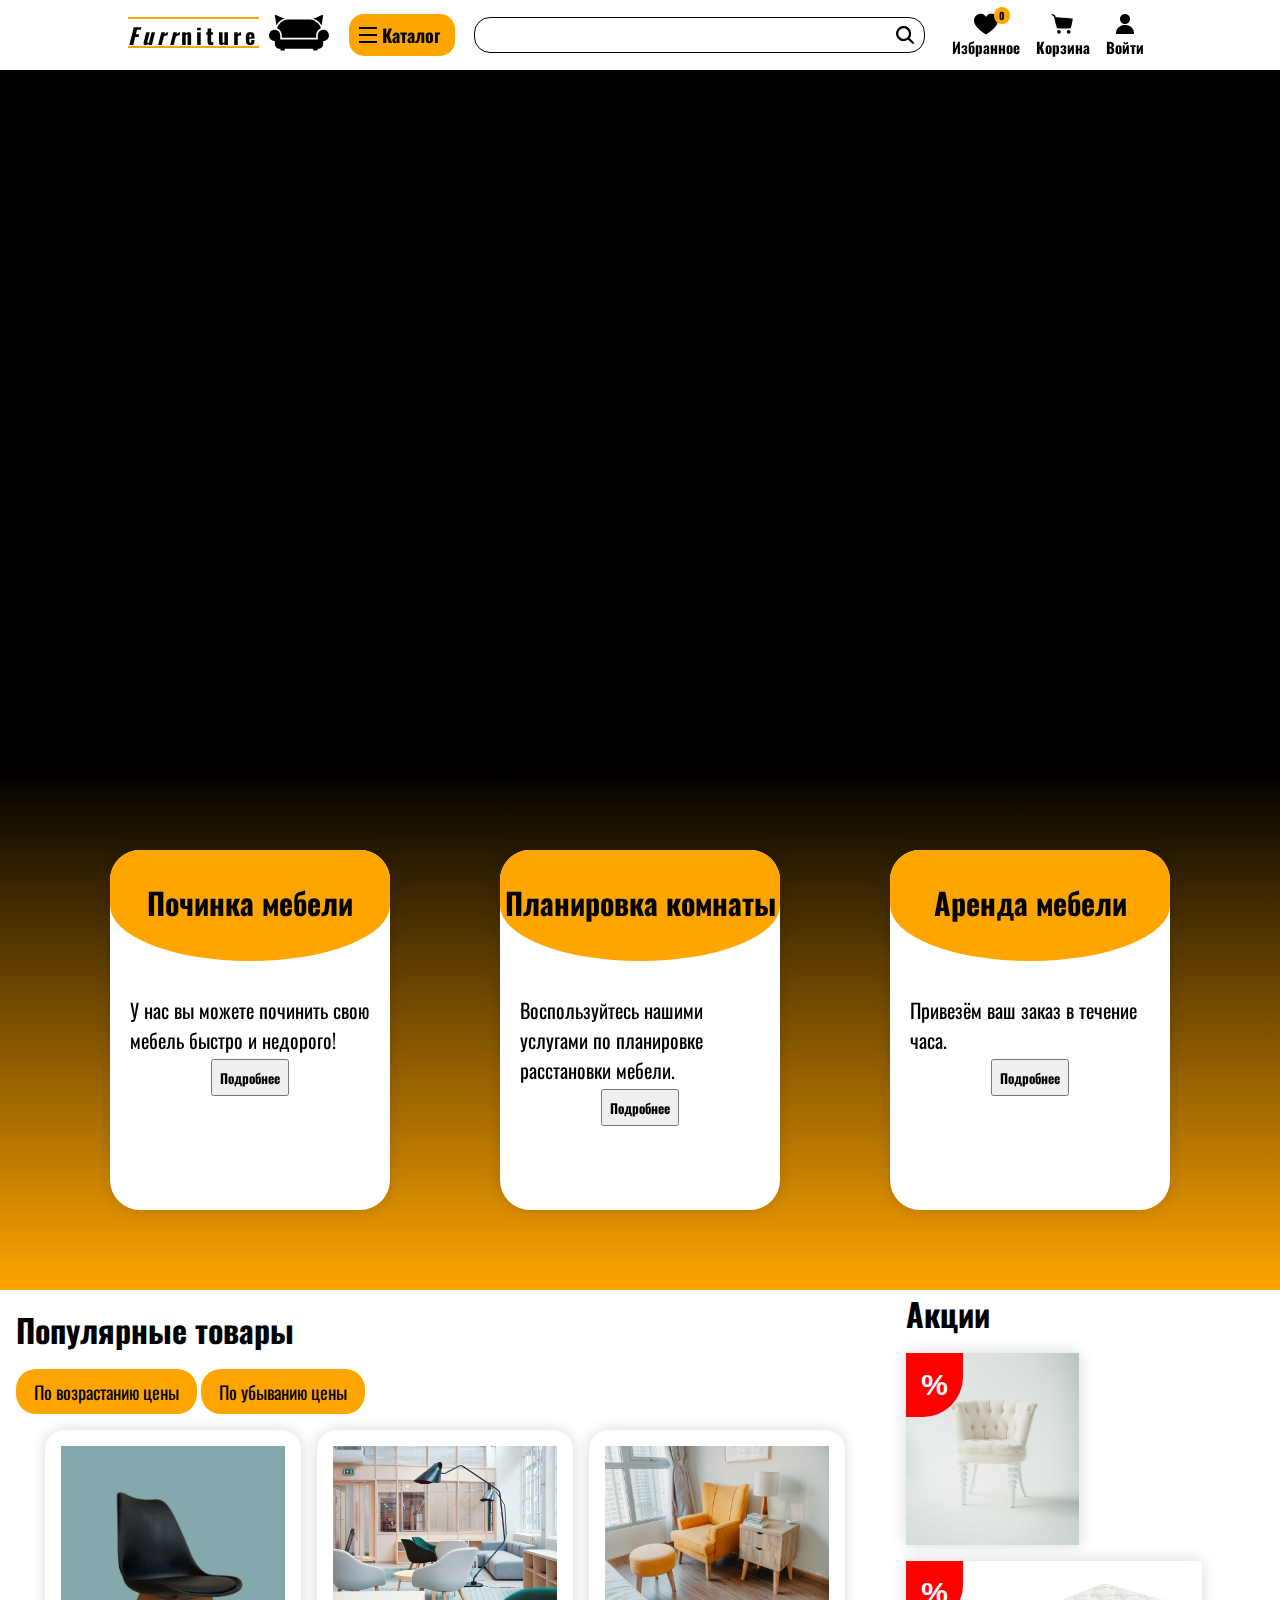
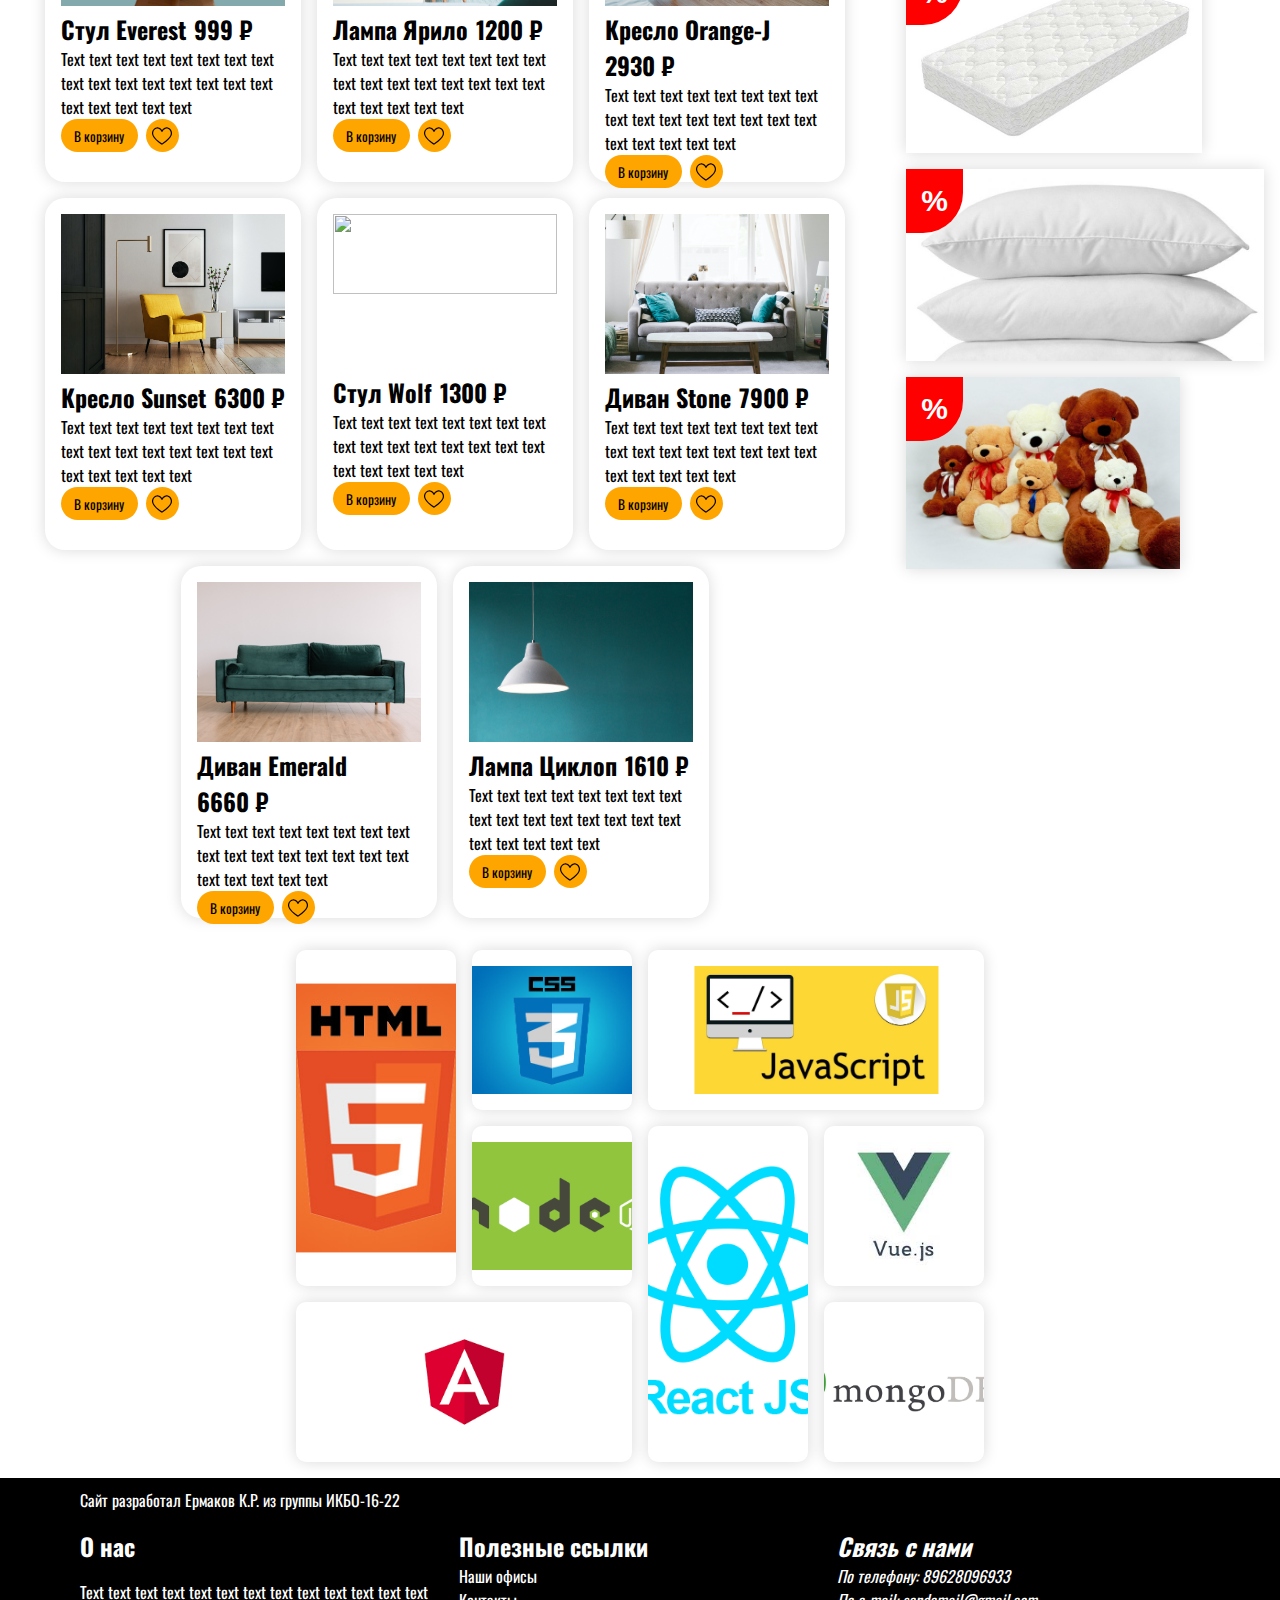
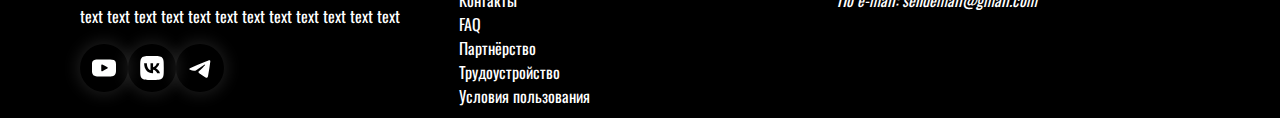
==== commit d135f914: "Done task 11" ====
--- a/index.html
+++ b/index.html
@@ -58,6 +58,13 @@
                             <figcaption>Корзина</figcaption>
                         </figure>
                     </a>
+                    <div id="cart_viz">
+                        <span>Ваши покупки:</span>
+                        <div id="goods">
+                            <span>Тут пока пусто...</span>
+                        </div>
+                        <span>Итого: 0 ₽</span>
+                    </div>
                     <a href="auth.html"> 
                         <figure>
                             <img src="images/login.svg">
@@ -68,19 +75,9 @@
             </nav>
             <div id="vidwrapper">
                 <div id="vidgrad"></div>
-                <video src="images/abient.mp4" type="video/mp4" autoplay muted loop>
+                <video src="images/abient.mp4" type="video/mp4" muted loop>
             </div>
         </header>
-        <div id = "notifications">
-            <div><img src = "images/bell.svg"></div>
-            <div>
-                <ol>
-                    <li>Notification one</li>
-                    <li>Notification two</li>
-                    <li>Notification three</li>
-                </ol>
-            </div>
-        </div>
         <div id="orderform">
             <span></span>
             <form method="post">
@@ -142,166 +139,10 @@
             </div>
             <div id="popular">
                 <h1>Популярные товары</h1>
-                <figure>
-                    <img src="images/gall10.jpg">
-                    <figcaption>
-                        <h2>9999 ₽</h2>
-                        <p>Text text text text text text text text text text text text text text text text text text text text text</p>
-                        <button class="cart_btn">В корзину</button>
-                        <button class="likebutton">
-                            <svg class="hearttoggle" xmlns="http://www.w3.org/2000/svg" version="1.0" width="512.000000pt" height="512.000000pt" viewBox="0 0 512.000000 512.000000" preserveAspectRatio="xMidYMid meet">
-                                <g transform="translate(0.000000,512.000000) scale(0.100000,-0.100000)" fill="#000000" stroke="none">
-                                    <path d="M1220 4763 c-459 -70 -834 -351 -1053 -788 -61 -123 -103 -244 -134 -394 -23 -109 -26 -150 -27 -311 0 -156 3 -202 22 -290 65 -300 214 -605 445 -913 231 -307 611 -686 1002 -998 280 -224 696 -516 936 -658 137 -81 160 -82 285 -8 551 328 1231 868 1622 1287 453 486 692 894 779 1329 27 132 24 402 -5 549 -93 465 -368 851 -751 1050 -120 63 -180 86 -306 118 -136 35 -375 44 -515 20 -161 -28 -357 -103 -484 -184 -156 -100 -323 -261 -418 -403 -29 -43 -55 -79 -58 -79 -3 0 -30 37 -60 83 -72 108 -260 296 -370 369 -165 109 -342 181 -526 213 -79 14 -316 19 -384 8z"/>
-                                </g>
-                            </svg>
-                            <svg class="hearttoggle" xmlns="http://www.w3.org/2000/svg" version="1.0" width="512.000000pt" height="512.000000pt" viewBox="0 0 512.000000 512.000000" preserveAspectRatio="xMidYMid meet">
-                                <g transform="translate(0.000000,512.000000) scale(0.100000,-0.100000)" fill="#000000" stroke="none">
-                                    <path d="M1220 4763 c-459 -70 -834 -351 -1053 -788 -61 -123 -103 -244 -134 -394 -23 -109 -26 -150 -27 -311 0 -156 3 -202 22 -290 49 -224 155 -476 296 -698 337 -533 978 -1135 1783 -1675 304 -204 397 -257 453 -257 53 0 121 37 370 202 1051 694 1802 1467 2064 2126 93 232 120 371 120 602 0 195 -19 323 -75 492 -119 365 -379 680 -698 846 -120 63 -180 86 -306 118 -136 35 -375 44 -515 20 -161 -28 -357 -103 -484 -184 -156 -100 -323 -261 -418 -403 -29 -43 -55 -79 -58 -79 -3 0 -30 37 -60 83 -72 108 -260 296 -370 369 -165 109 -342 181 -526 213 -79 14 -316 19 -384 8z m425 -322 c44 -12 130 -46 190 -76 247 -123 438 -334 550 -610 54 -131 60 -143 98 -165 63 -39 166 -17 198 42 7 13 31 68 54 123 141 347 411 596 745 687 73 20 108 23 250 23 200 0 278 -17 445 -100 347 -171 583 -520 636 -941 60 -478 -193 -998 -776 -1593 -347 -355 -743 -675 -1257 -1018 l-216 -144 -144 92 c-560 359 -1096 797 -1446 1179 -355 387 -568 743 -645 1074 -28 122 -30 371 -4 496 104 493 439 854 877 946 99 20 343 12 445 -15z"/>
-                                </g>
-                            </svg>
-                        </button>
-                    </figcaption>
-                </figure>
-                <figure>
-                    <img src="images/gall11.jpg">
-                    <figcaption>
-                        <h2>9999 ₽</h2>
-                        <p>Text text text text text text text text text text text text text text text text text text text text text</p>
-                        <button class="cart_btn">В корзину</button>
-                        <button class="likebutton">
-                            <svg class="hearttoggle" xmlns="http://www.w3.org/2000/svg" version="1.0" width="512.000000pt" height="512.000000pt" viewBox="0 0 512.000000 512.000000" preserveAspectRatio="xMidYMid meet">
-                                <g transform="translate(0.000000,512.000000) scale(0.100000,-0.100000)" fill="#000000" stroke="none">
-                                    <path d="M1220 4763 c-459 -70 -834 -351 -1053 -788 -61 -123 -103 -244 -134 -394 -23 -109 -26 -150 -27 -311 0 -156 3 -202 22 -290 65 -300 214 -605 445 -913 231 -307 611 -686 1002 -998 280 -224 696 -516 936 -658 137 -81 160 -82 285 -8 551 328 1231 868 1622 1287 453 486 692 894 779 1329 27 132 24 402 -5 549 -93 465 -368 851 -751 1050 -120 63 -180 86 -306 118 -136 35 -375 44 -515 20 -161 -28 -357 -103 -484 -184 -156 -100 -323 -261 -418 -403 -29 -43 -55 -79 -58 -79 -3 0 -30 37 -60 83 -72 108 -260 296 -370 369 -165 109 -342 181 -526 213 -79 14 -316 19 -384 8z"/>
-                                </g>
-                            </svg>
-                            <svg class="hearttoggle" xmlns="http://www.w3.org/2000/svg" version="1.0" width="512.000000pt" height="512.000000pt" viewBox="0 0 512.000000 512.000000" preserveAspectRatio="xMidYMid meet">
-                                <g transform="translate(0.000000,512.000000) scale(0.100000,-0.100000)" fill="#000000" stroke="none">
-                                    <path d="M1220 4763 c-459 -70 -834 -351 -1053 -788 -61 -123 -103 -244 -134 -394 -23 -109 -26 -150 -27 -311 0 -156 3 -202 22 -290 49 -224 155 -476 296 -698 337 -533 978 -1135 1783 -1675 304 -204 397 -257 453 -257 53 0 121 37 370 202 1051 694 1802 1467 2064 2126 93 232 120 371 120 602 0 195 -19 323 -75 492 -119 365 -379 680 -698 846 -120 63 -180 86 -306 118 -136 35 -375 44 -515 20 -161 -28 -357 -103 -484 -184 -156 -100 -323 -261 -418 -403 -29 -43 -55 -79 -58 -79 -3 0 -30 37 -60 83 -72 108 -260 296 -370 369 -165 109 -342 181 -526 213 -79 14 -316 19 -384 8z m425 -322 c44 -12 130 -46 190 -76 247 -123 438 -334 550 -610 54 -131 60 -143 98 -165 63 -39 166 -17 198 42 7 13 31 68 54 123 141 347 411 596 745 687 73 20 108 23 250 23 200 0 278 -17 445 -100 347 -171 583 -520 636 -941 60 -478 -193 -998 -776 -1593 -347 -355 -743 -675 -1257 -1018 l-216 -144 -144 92 c-560 359 -1096 797 -1446 1179 -355 387 -568 743 -645 1074 -28 122 -30 371 -4 496 104 493 439 854 877 946 99 20 343 12 445 -15z"/>
-                                </g>
-                            </svg>
-                        </button>
-                    </figcaption>
-                </figure>
-                <figure>
-                    <img src="images/gall2.jpg">
-                    <figcaption>
-                        <h2>9999 ₽</h2>
-                        <p>Text text text text text text text text text text text text text text text text text text text text text</p>
-                        <button class="cart_btn">В корзину</button>
-                        <button class="likebutton">
-                            <svg class="hearttoggle" xmlns="http://www.w3.org/2000/svg" version="1.0" width="512.000000pt" height="512.000000pt" viewBox="0 0 512.000000 512.000000" preserveAspectRatio="xMidYMid meet">
-                                <g transform="translate(0.000000,512.000000) scale(0.100000,-0.100000)" fill="#000000" stroke="none">
-                                    <path d="M1220 4763 c-459 -70 -834 -351 -1053 -788 -61 -123 -103 -244 -134 -394 -23 -109 -26 -150 -27 -311 0 -156 3 -202 22 -290 65 -300 214 -605 445 -913 231 -307 611 -686 1002 -998 280 -224 696 -516 936 -658 137 -81 160 -82 285 -8 551 328 1231 868 1622 1287 453 486 692 894 779 1329 27 132 24 402 -5 549 -93 465 -368 851 -751 1050 -120 63 -180 86 -306 118 -136 35 -375 44 -515 20 -161 -28 -357 -103 -484 -184 -156 -100 -323 -261 -418 -403 -29 -43 -55 -79 -58 -79 -3 0 -30 37 -60 83 -72 108 -260 296 -370 369 -165 109 -342 181 -526 213 -79 14 -316 19 -384 8z"/>
-                                </g>
-                            </svg>
-                            <svg class="hearttoggle" xmlns="http://www.w3.org/2000/svg" version="1.0" width="512.000000pt" height="512.000000pt" viewBox="0 0 512.000000 512.000000" preserveAspectRatio="xMidYMid meet">
-                                <g transform="translate(0.000000,512.000000) scale(0.100000,-0.100000)" fill="#000000" stroke="none">
-                                    <path d="M1220 4763 c-459 -70 -834 -351 -1053 -788 -61 -123 -103 -244 -134 -394 -23 -109 -26 -150 -27 -311 0 -156 3 -202 22 -290 49 -224 155 -476 296 -698 337 -533 978 -1135 1783 -1675 304 -204 397 -257 453 -257 53 0 121 37 370 202 1051 694 1802 1467 2064 2126 93 232 120 371 120 602 0 195 -19 323 -75 492 -119 365 -379 680 -698 846 -120 63 -180 86 -306 118 -136 35 -375 44 -515 20 -161 -28 -357 -103 -484 -184 -156 -100 -323 -261 -418 -403 -29 -43 -55 -79 -58 -79 -3 0 -30 37 -60 83 -72 108 -260 296 -370 369 -165 109 -342 181 -526 213 -79 14 -316 19 -384 8z m425 -322 c44 -12 130 -46 190 -76 247 -123 438 -334 550 -610 54 -131 60 -143 98 -165 63 -39 166 -17 198 42 7 13 31 68 54 123 141 347 411 596 745 687 73 20 108 23 250 23 200 0 278 -17 445 -100 347 -171 583 -520 636 -941 60 -478 -193 -998 -776 -1593 -347 -355 -743 -675 -1257 -1018 l-216 -144 -144 92 c-560 359 -1096 797 -1446 1179 -355 387 -568 743 -645 1074 -28 122 -30 371 -4 496 104 493 439 854 877 946 99 20 343 12 445 -15z"/>
-                                </g>
-                            </svg>
-                        </button>
-                    </figcaption>
-                </figure>
-                <figure>
-                    <img src="images/gall3.jpg">
-                    <figcaption>
-                        <h2>9999 ₽</h2>
-                        <p>Text text text text text text text text text text text text text text text text text text text text text</p>
-                        <button class="cart_btn">В корзину</button>
-                        <button class="likebutton">
-                            <svg class="hearttoggle" xmlns="http://www.w3.org/2000/svg" version="1.0" width="512.000000pt" height="512.000000pt" viewBox="0 0 512.000000 512.000000" preserveAspectRatio="xMidYMid meet">
-                                <g transform="translate(0.000000,512.000000) scale(0.100000,-0.100000)" fill="#000000" stroke="none">
-                                    <path d="M1220 4763 c-459 -70 -834 -351 -1053 -788 -61 -123 -103 -244 -134 -394 -23 -109 -26 -150 -27 -311 0 -156 3 -202 22 -290 65 -300 214 -605 445 -913 231 -307 611 -686 1002 -998 280 -224 696 -516 936 -658 137 -81 160 -82 285 -8 551 328 1231 868 1622 1287 453 486 692 894 779 1329 27 132 24 402 -5 549 -93 465 -368 851 -751 1050 -120 63 -180 86 -306 118 -136 35 -375 44 -515 20 -161 -28 -357 -103 -484 -184 -156 -100 -323 -261 -418 -403 -29 -43 -55 -79 -58 -79 -3 0 -30 37 -60 83 -72 108 -260 296 -370 369 -165 109 -342 181 -526 213 -79 14 -316 19 -384 8z"/>
-                                </g>
-                            </svg>
-                            <svg class="hearttoggle" xmlns="http://www.w3.org/2000/svg" version="1.0" width="512.000000pt" height="512.000000pt" viewBox="0 0 512.000000 512.000000" preserveAspectRatio="xMidYMid meet">
-                                <g transform="translate(0.000000,512.000000) scale(0.100000,-0.100000)" fill="#000000" stroke="none">
-                                    <path d="M1220 4763 c-459 -70 -834 -351 -1053 -788 -61 -123 -103 -244 -134 -394 -23 -109 -26 -150 -27 -311 0 -156 3 -202 22 -290 49 -224 155 -476 296 -698 337 -533 978 -1135 1783 -1675 304 -204 397 -257 453 -257 53 0 121 37 370 202 1051 694 1802 1467 2064 2126 93 232 120 371 120 602 0 195 -19 323 -75 492 -119 365 -379 680 -698 846 -120 63 -180 86 -306 118 -136 35 -375 44 -515 20 -161 -28 -357 -103 -484 -184 -156 -100 -323 -261 -418 -403 -29 -43 -55 -79 -58 -79 -3 0 -30 37 -60 83 -72 108 -260 296 -370 369 -165 109 -342 181 -526 213 -79 14 -316 19 -384 8z m425 -322 c44 -12 130 -46 190 -76 247 -123 438 -334 550 -610 54 -131 60 -143 98 -165 63 -39 166 -17 198 42 7 13 31 68 54 123 141 347 411 596 745 687 73 20 108 23 250 23 200 0 278 -17 445 -100 347 -171 583 -520 636 -941 60 -478 -193 -998 -776 -1593 -347 -355 -743 -675 -1257 -1018 l-216 -144 -144 92 c-560 359 -1096 797 -1446 1179 -355 387 -568 743 -645 1074 -28 122 -30 371 -4 496 104 493 439 854 877 946 99 20 343 12 445 -15z"/>
-                                </g>
-                            </svg>
-                        </button>
-                    </figcaption>
-                </figure>
-                <figure>
-                    <img src="images/gall4.jpg">
-                    <figcaption>
-                        <h2>9999 ₽</h2>
-                        <p>Text text text text text text text text text text text text text text text text text text text text text</p>
-                        <button class="cart_btn">В корзину</button>
-                        <button class="likebutton">
-                            <svg class="hearttoggle" xmlns="http://www.w3.org/2000/svg" version="1.0" width="512.000000pt" height="512.000000pt" viewBox="0 0 512.000000 512.000000" preserveAspectRatio="xMidYMid meet">
-                                <g transform="translate(0.000000,512.000000) scale(0.100000,-0.100000)" fill="#000000" stroke="none">
-                                    <path d="M1220 4763 c-459 -70 -834 -351 -1053 -788 -61 -123 -103 -244 -134 -394 -23 -109 -26 -150 -27 -311 0 -156 3 -202 22 -290 65 -300 214 -605 445 -913 231 -307 611 -686 1002 -998 280 -224 696 -516 936 -658 137 -81 160 -82 285 -8 551 328 1231 868 1622 1287 453 486 692 894 779 1329 27 132 24 402 -5 549 -93 465 -368 851 -751 1050 -120 63 -180 86 -306 118 -136 35 -375 44 -515 20 -161 -28 -357 -103 -484 -184 -156 -100 -323 -261 -418 -403 -29 -43 -55 -79 -58 -79 -3 0 -30 37 -60 83 -72 108 -260 296 -370 369 -165 109 -342 181 -526 213 -79 14 -316 19 -384 8z"/>
-                                </g>
-                            </svg>
-                            <svg class="hearttoggle" xmlns="http://www.w3.org/2000/svg" version="1.0" width="512.000000pt" height="512.000000pt" viewBox="0 0 512.000000 512.000000" preserveAspectRatio="xMidYMid meet">
-                                <g transform="translate(0.000000,512.000000) scale(0.100000,-0.100000)" fill="#000000" stroke="none">
-                                    <path d="M1220 4763 c-459 -70 -834 -351 -1053 -788 -61 -123 -103 -244 -134 -394 -23 -109 -26 -150 -27 -311 0 -156 3 -202 22 -290 49 -224 155 -476 296 -698 337 -533 978 -1135 1783 -1675 304 -204 397 -257 453 -257 53 0 121 37 370 202 1051 694 1802 1467 2064 2126 93 232 120 371 120 602 0 195 -19 323 -75 492 -119 365 -379 680 -698 846 -120 63 -180 86 -306 118 -136 35 -375 44 -515 20 -161 -28 -357 -103 -484 -184 -156 -100 -323 -261 -418 -403 -29 -43 -55 -79 -58 -79 -3 0 -30 37 -60 83 -72 108 -260 296 -370 369 -165 109 -342 181 -526 213 -79 14 -316 19 -384 8z m425 -322 c44 -12 130 -46 190 -76 247 -123 438 -334 550 -610 54 -131 60 -143 98 -165 63 -39 166 -17 198 42 7 13 31 68 54 123 141 347 411 596 745 687 73 20 108 23 250 23 200 0 278 -17 445 -100 347 -171 583 -520 636 -941 60 -478 -193 -998 -776 -1593 -347 -355 -743 -675 -1257 -1018 l-216 -144 -144 92 c-560 359 -1096 797 -1446 1179 -355 387 -568 743 -645 1074 -28 122 -30 371 -4 496 104 493 439 854 877 946 99 20 343 12 445 -15z"/>
-                                </g>
-                            </svg>
-                        </button>
-                    </figcaption>
-                </figure>
-                <figure>
-                    <img src="images/gall5.jpg">
-                    <figcaption>
-                        <h2>9999 ₽</h2>
-                        <p>Text text text text text text text text text text text text text text text text text text text text text</p>
-                        <button class="cart_btn">В корзину</button>
-                        <button class="likebutton">
-                            <svg class="hearttoggle" xmlns="http://www.w3.org/2000/svg" version="1.0" width="512.000000pt" height="512.000000pt" viewBox="0 0 512.000000 512.000000" preserveAspectRatio="xMidYMid meet">
-                                <g transform="translate(0.000000,512.000000) scale(0.100000,-0.100000)" fill="#000000" stroke="none">
-                                    <path d="M1220 4763 c-459 -70 -834 -351 -1053 -788 -61 -123 -103 -244 -134 -394 -23 -109 -26 -150 -27 -311 0 -156 3 -202 22 -290 65 -300 214 -605 445 -913 231 -307 611 -686 1002 -998 280 -224 696 -516 936 -658 137 -81 160 -82 285 -8 551 328 1231 868 1622 1287 453 486 692 894 779 1329 27 132 24 402 -5 549 -93 465 -368 851 -751 1050 -120 63 -180 86 -306 118 -136 35 -375 44 -515 20 -161 -28 -357 -103 -484 -184 -156 -100 -323 -261 -418 -403 -29 -43 -55 -79 -58 -79 -3 0 -30 37 -60 83 -72 108 -260 296 -370 369 -165 109 -342 181 -526 213 -79 14 -316 19 -384 8z"/>
-                                </g>
-                            </svg>
-                            <svg class="hearttoggle" xmlns="http://www.w3.org/2000/svg" version="1.0" width="512.000000pt" height="512.000000pt" viewBox="0 0 512.000000 512.000000" preserveAspectRatio="xMidYMid meet">
-                                <g transform="translate(0.000000,512.000000) scale(0.100000,-0.100000)" fill="#000000" stroke="none">
-                                    <path d="M1220 4763 c-459 -70 -834 -351 -1053 -788 -61 -123 -103 -244 -134 -394 -23 -109 -26 -150 -27 -311 0 -156 3 -202 22 -290 49 -224 155 -476 296 -698 337 -533 978 -1135 1783 -1675 304 -204 397 -257 453 -257 53 0 121 37 370 202 1051 694 1802 1467 2064 2126 93 232 120 371 120 602 0 195 -19 323 -75 492 -119 365 -379 680 -698 846 -120 63 -180 86 -306 118 -136 35 -375 44 -515 20 -161 -28 -357 -103 -484 -184 -156 -100 -323 -261 -418 -403 -29 -43 -55 -79 -58 -79 -3 0 -30 37 -60 83 -72 108 -260 296 -370 369 -165 109 -342 181 -526 213 -79 14 -316 19 -384 8z m425 -322 c44 -12 130 -46 190 -76 247 -123 438 -334 550 -610 54 -131 60 -143 98 -165 63 -39 166 -17 198 42 7 13 31 68 54 123 141 347 411 596 745 687 73 20 108 23 250 23 200 0 278 -17 445 -100 347 -171 583 -520 636 -941 60 -478 -193 -998 -776 -1593 -347 -355 -743 -675 -1257 -1018 l-216 -144 -144 92 c-560 359 -1096 797 -1446 1179 -355 387 -568 743 -645 1074 -28 122 -30 371 -4 496 104 493 439 854 877 946 99 20 343 12 445 -15z"/>
-                                </g>
-                            </svg>
-                        </button>
-                    </figcaption>
-                </figure>
-                <figure>
-                    <img src="images/gall6.jpg">
-                    <figcaption>
-                        <h2>9999 ₽</h2>
-                        <p>Text text text text text text text text text text text text text text text text text text text text text</p>
-                        <button class="cart_btn">В корзину</button>
-                        <button class="likebutton">
-                            <svg class="hearttoggle" xmlns="http://www.w3.org/2000/svg" version="1.0" width="512.000000pt" height="512.000000pt" viewBox="0 0 512.000000 512.000000" preserveAspectRatio="xMidYMid meet">
-                                <g transform="translate(0.000000,512.000000) scale(0.100000,-0.100000)" fill="#000000" stroke="none">
-                                    <path d="M1220 4763 c-459 -70 -834 -351 -1053 -788 -61 -123 -103 -244 -134 -394 -23 -109 -26 -150 -27 -311 0 -156 3 -202 22 -290 65 -300 214 -605 445 -913 231 -307 611 -686 1002 -998 280 -224 696 -516 936 -658 137 -81 160 -82 285 -8 551 328 1231 868 1622 1287 453 486 692 894 779 1329 27 132 24 402 -5 549 -93 465 -368 851 -751 1050 -120 63 -180 86 -306 118 -136 35 -375 44 -515 20 -161 -28 -357 -103 -484 -184 -156 -100 -323 -261 -418 -403 -29 -43 -55 -79 -58 -79 -3 0 -30 37 -60 83 -72 108 -260 296 -370 369 -165 109 -342 181 -526 213 -79 14 -316 19 -384 8z"/>
-                                </g>
-                            </svg>
-                            <svg class="hearttoggle" xmlns="http://www.w3.org/2000/svg" version="1.0" width="512.000000pt" height="512.000000pt" viewBox="0 0 512.000000 512.000000" preserveAspectRatio="xMidYMid meet">
-                                <g transform="translate(0.000000,512.000000) scale(0.100000,-0.100000)" fill="#000000" stroke="none">
-                                    <path d="M1220 4763 c-459 -70 -834 -351 -1053 -788 -61 -123 -103 -244 -134 -394 -23 -109 -26 -150 -27 -311 0 -156 3 -202 22 -290 49 -224 155 -476 296 -698 337 -533 978 -1135 1783 -1675 304 -204 397 -257 453 -257 53 0 121 37 370 202 1051 694 1802 1467 2064 2126 93 232 120 371 120 602 0 195 -19 323 -75 492 -119 365 -379 680 -698 846 -120 63 -180 86 -306 118 -136 35 -375 44 -515 20 -161 -28 -357 -103 -484 -184 -156 -100 -323 -261 -418 -403 -29 -43 -55 -79 -58 -79 -3 0 -30 37 -60 83 -72 108 -260 296 -370 369 -165 109 -342 181 -526 213 -79 14 -316 19 -384 8z m425 -322 c44 -12 130 -46 190 -76 247 -123 438 -334 550 -610 54 -131 60 -143 98 -165 63 -39 166 -17 198 42 7 13 31 68 54 123 141 347 411 596 745 687 73 20 108 23 250 23 200 0 278 -17 445 -100 347 -171 583 -520 636 -941 60 -478 -193 -998 -776 -1593 -347 -355 -743 -675 -1257 -1018 l-216 -144 -144 92 c-560 359 -1096 797 -1446 1179 -355 387 -568 743 -645 1074 -28 122 -30 371 -4 496 104 493 439 854 877 946 99 20 343 12 445 -15z"/>
-                                </g>
-                            </svg>
-                        </button>
-                    </figcaption>
-                </figure>
-                <figure>
-                    <img src="images/gall7.jpg">
-                    <figcaption>
-                        <h2>9999 ₽</h2>
-                        <p>Text text text text text text text text text text text text text text text text text text text text text</p>
-                        <button class="cart_btn">В корзину</button>
-                        <button class="likebutton">
-                            <svg class="hearttoggle" xmlns="http://www.w3.org/2000/svg" version="1.0" width="512.000000pt" height="512.000000pt" viewBox="0 0 512.000000 512.000000" preserveAspectRatio="xMidYMid meet">
-                                <g transform="translate(0.000000,512.000000) scale(0.100000,-0.100000)" fill="#000000" stroke="none">
-                                    <path d="M1220 4763 c-459 -70 -834 -351 -1053 -788 -61 -123 -103 -244 -134 -394 -23 -109 -26 -150 -27 -311 0 -156 3 -202 22 -290 65 -300 214 -605 445 -913 231 -307 611 -686 1002 -998 280 -224 696 -516 936 -658 137 -81 160 -82 285 -8 551 328 1231 868 1622 1287 453 486 692 894 779 1329 27 132 24 402 -5 549 -93 465 -368 851 -751 1050 -120 63 -180 86 -306 118 -136 35 -375 44 -515 20 -161 -28 -357 -103 -484 -184 -156 -100 -323 -261 -418 -403 -29 -43 -55 -79 -58 -79 -3 0 -30 37 -60 83 -72 108 -260 296 -370 369 -165 109 -342 181 -526 213 -79 14 -316 19 -384 8z"/>
-                                </g>
-                            </svg>
-                            <svg class="hearttoggle" xmlns="http://www.w3.org/2000/svg" version="1.0" width="512.000000pt" height="512.000000pt" viewBox="0 0 512.000000 512.000000" preserveAspectRatio="xMidYMid meet">
-                                <g transform="translate(0.000000,512.000000) scale(0.100000,-0.100000)" fill="#000000" stroke="none">
-                                    <path d="M1220 4763 c-459 -70 -834 -351 -1053 -788 -61 -123 -103 -244 -134 -394 -23 -109 -26 -150 -27 -311 0 -156 3 -202 22 -290 49 -224 155 -476 296 -698 337 -533 978 -1135 1783 -1675 304 -204 397 -257 453 -257 53 0 121 37 370 202 1051 694 1802 1467 2064 2126 93 232 120 371 120 602 0 195 -19 323 -75 492 -119 365 -379 680 -698 846 -120 63 -180 86 -306 118 -136 35 -375 44 -515 20 -161 -28 -357 -103 -484 -184 -156 -100 -323 -261 -418 -403 -29 -43 -55 -79 -58 -79 -3 0 -30 37 -60 83 -72 108 -260 296 -370 369 -165 109 -342 181 -526 213 -79 14 -316 19 -384 8z m425 -322 c44 -12 130 -46 190 -76 247 -123 438 -334 550 -610 54 -131 60 -143 98 -165 63 -39 166 -17 198 42 7 13 31 68 54 123 141 347 411 596 745 687 73 20 108 23 250 23 200 0 278 -17 445 -100 347 -171 583 -520 636 -941 60 -478 -193 -998 -776 -1593 -347 -355 -743 -675 -1257 -1018 l-216 -144 -144 92 c-560 359 -1096 797 -1446 1179 -355 387 -568 743 -645 1074 -28 122 -30 371 -4 496 104 493 439 854 877 946 99 20 343 12 445 -15z"/>
-                                </g>
-                            </svg>
-                        </button>
-                    </figcaption>
-                </figure>
+                <div id="sortbtns">
+                    <button>По возрастанию цены</button>
+                    <button>По убыванию цены</button>
+                </div>
             </div>
     </main>
     <div style="display: flex; flex-basis: 100%; justify-content: center;">
--- a/style.css
+++ b/style.css
@@ -139,41 +139,123 @@
         }
     }
     #links{
+        position: relative;
         grid-area: links;
-        & figure{
-            display: flex;
-            position: relative;
-            justify-content: center;
-            flex-direction: column;
-            font-size: 15px;
-            font-weight: bold;
-            padding: 5px 0;
-            transition: 0.2s;
-            color: black;
-            & img{
-                height: 24px;
-            }
-            #counter{
-                position: absolute;
-                top: 0;
-                left: calc(50% + 8px);
-                padding: 1px 0.5em;
-                font-size: 10px;
-                background-color: orange;
-                border-radius: 10px;
-            }
-        }
-        & figcaption{
-            display: block;
-            text-align: center;
-        }
-        & figure:hover{
-            opacity: 0.7;
-        }
         & a{
             text-decoration: none;
             margin: 0 0.5em;
             color: black;
+            &:hover figure{
+                opacity: 0.7;
+            }
+            & figure{
+                display: flex;
+                position: relative;
+                justify-content: center;
+                flex-direction: column;
+                font-size: 15px;
+                font-weight: bold;
+                padding: 5px 0;
+                transition: 0.2s;
+                color: black;
+                & img{
+                    height: 24px;
+                }
+                & figcaption{
+                    display: block;
+                    text-align: center;
+                }
+                #counter{
+                    position: absolute;
+                    top: 0;
+                    left: calc(50% + 8px);
+                    padding: 1px 0.5em;
+                    font-size: 10px;
+                    background-color: orange;
+                    border-radius: 10px;
+                }
+            }
+            &:nth-child(2):hover + #cart_viz{
+                transform: rotateX(0);
+            }
+        }
+        & #cart_viz{
+            position: absolute;
+            top: 56px;
+            right: 3em;
+            z-index: 6;
+            height: 350px;
+            width: 300px;
+            padding: 51px 0;
+            transform: rotateX(90deg);
+            transform-origin: top center;
+            border-radius: 15px;
+            font-size: 15px;
+            background-color: white;
+            box-shadow: 0px 0px 15px #00000026;
+            transition: transform 0.1s ease-in-out;
+            &:hover{
+                transform: rotateX(0);
+            }
+            & > span:first-child{
+                position: absolute;
+                top: 0;
+                display: block;
+                width: calc(100% - 1em);
+                padding: 0.5em;
+                align-self: flex-start;
+                font-size: 20px;
+                font-weight: bold;
+                border-bottom: 1px solid #00000016;
+                
+            }
+            & > span:last-child{
+                content: "Итого: 0 ₽";
+                position: absolute;
+                bottom: 0;
+                display: block;
+                width: calc(100% - 1em);
+                padding: 0.5em;
+                justify-self: flex-end;
+                font-size: 20px;
+                font-weight: bold;
+                border-top: 1px solid #00000016;
+            }
+            & #goods{
+                display: flex;
+                flex-direction: column;
+                overflow-y: scroll;
+                height: 100%;
+                width: 100%;
+                & .good{
+                    width: 90%;
+                    padding: 0.5em 5%;
+                    background-color: #00000016;
+                    & > span{
+                        flex-grow: 1;
+                    }
+                    & .amount{
+                        display: flex;
+                        flex-direction: row;
+                        align-items: center;
+                        gap: 5px;
+                        & button{
+                            border: none;
+                            flex-shrink: 0;
+                            width: 1.5em;
+                            height: 1.5em;
+                            border-radius: 50%;
+                            background-color: orange;
+                            &:active{
+                                background-color: #cf8700;
+                            }
+                        }
+                    }
+                    & *{
+                        font-size: 18px;
+                    }
+                }
+            }
         }
     }
 }
@@ -286,101 +368,6 @@
                         "goods ad";
     align-items: start;
     margin-bottom: 1em;
-}
-#notifications{
-    position: fixed;
-    display: flex;
-    flex-direction: column;
-    padding: 0;
-    width: min-content;
-    filter: drop-shadow(0 0 5px #00000056);
-    right: 10px;
-    bottom: 10px;
-    z-index: 5;
-    & ol { 
-        counter-reset: item;
-        list-style-type: none;
-        flex-direction: column;
-        display: none;
-    }
-    & li{ 
-        display: block;
-        padding: 0.5em;
-        margin-top: 0.2em;
-        position: relative;
-        transition: 0.2s ease-in-out;
-        border-top-left-radius: 5px;
-        border-bottom-left-radius: 5px;
-        &:hover { 
-            background-color: orange;
-            transform: translateX(-1em);
-        }
-        &::before { 
-            display: block;
-            float: left;
-            content: counter(item) "";
-            margin-right: 1em;
-            width: 1em;
-            height: 1em;
-            padding: 0.2em;
-            text-align: center;
-            color: white;
-            background-color: orange;
-            border-radius: 50%;
-            counter-increment: item;
-            position: relative;
-        }
-    }
-}
-#notifications {
-    & div:nth-child(1){
-        transition: 0.1s ease-out;
-        border-radius: 50%;
-        height: 59px;
-        background-color: orange;
-        position: relative;
-        &::after{
-            content: "3";
-            font-size: 12px;
-            display: block;
-            width: 1em;
-            height: 1em;
-            padding: 0.2em;
-            text-align: center;
-            background-color: red;
-            border-radius: 50%;
-            color: white;
-            position: absolute;
-            right: 0;
-            top: 0;
-        }
-        & img{
-            height: 35px;
-            margin: 12px;
-        }
-    }
-    &:hover{
-        & div:nth-child(1){
-            border-radius: 0;
-            border-top-right-radius: 8px;
-            border-top-left-radius: 8px;
-        }
-        & div:nth-child(2){
-            width: 18em;
-            height: 8.2em;
-        }
-        & ol{
-            display: flex;
-        }
-    }
-    & div:nth-child(2){
-        transition: width 0.1s ease-in-out, height 0.1s linear 0.1s;
-        border-bottom-right-radius: 8px;
-        border-bottom-left-radius: 8px;
-        background-color: #ffffff;
-        height: 0;
-        width: 0;
-    }
 }
 #orderform{
     position: fixed;
@@ -721,6 +708,19 @@
         display: block;
         width: 100%;
     }
+    & #sortbtns{
+        width: 100%;
+        & button{
+            font-size: 18px;
+            background-color: orange;
+            border-radius: 20px;
+            padding: 0.5em 1em;
+            cursor: pointer;
+            border: none;
+            height: 2.5em;
+            width: max-content;
+        }
+    }
     & figure{
         width: 14em;
         height: 20em;
@@ -759,14 +759,14 @@
                 align-items: center;
                 width: 2.5em;
                 height: 2.5em;
-                & svg{
+                & img{
                     position: absolute;
                     display: flex;
                     align-items: center;
                     width: 1.5em;
                     height: 1.5em;
                 }
-                & svg:first-child{
+                & img:first-child{
                     display: none;
                 }
             }
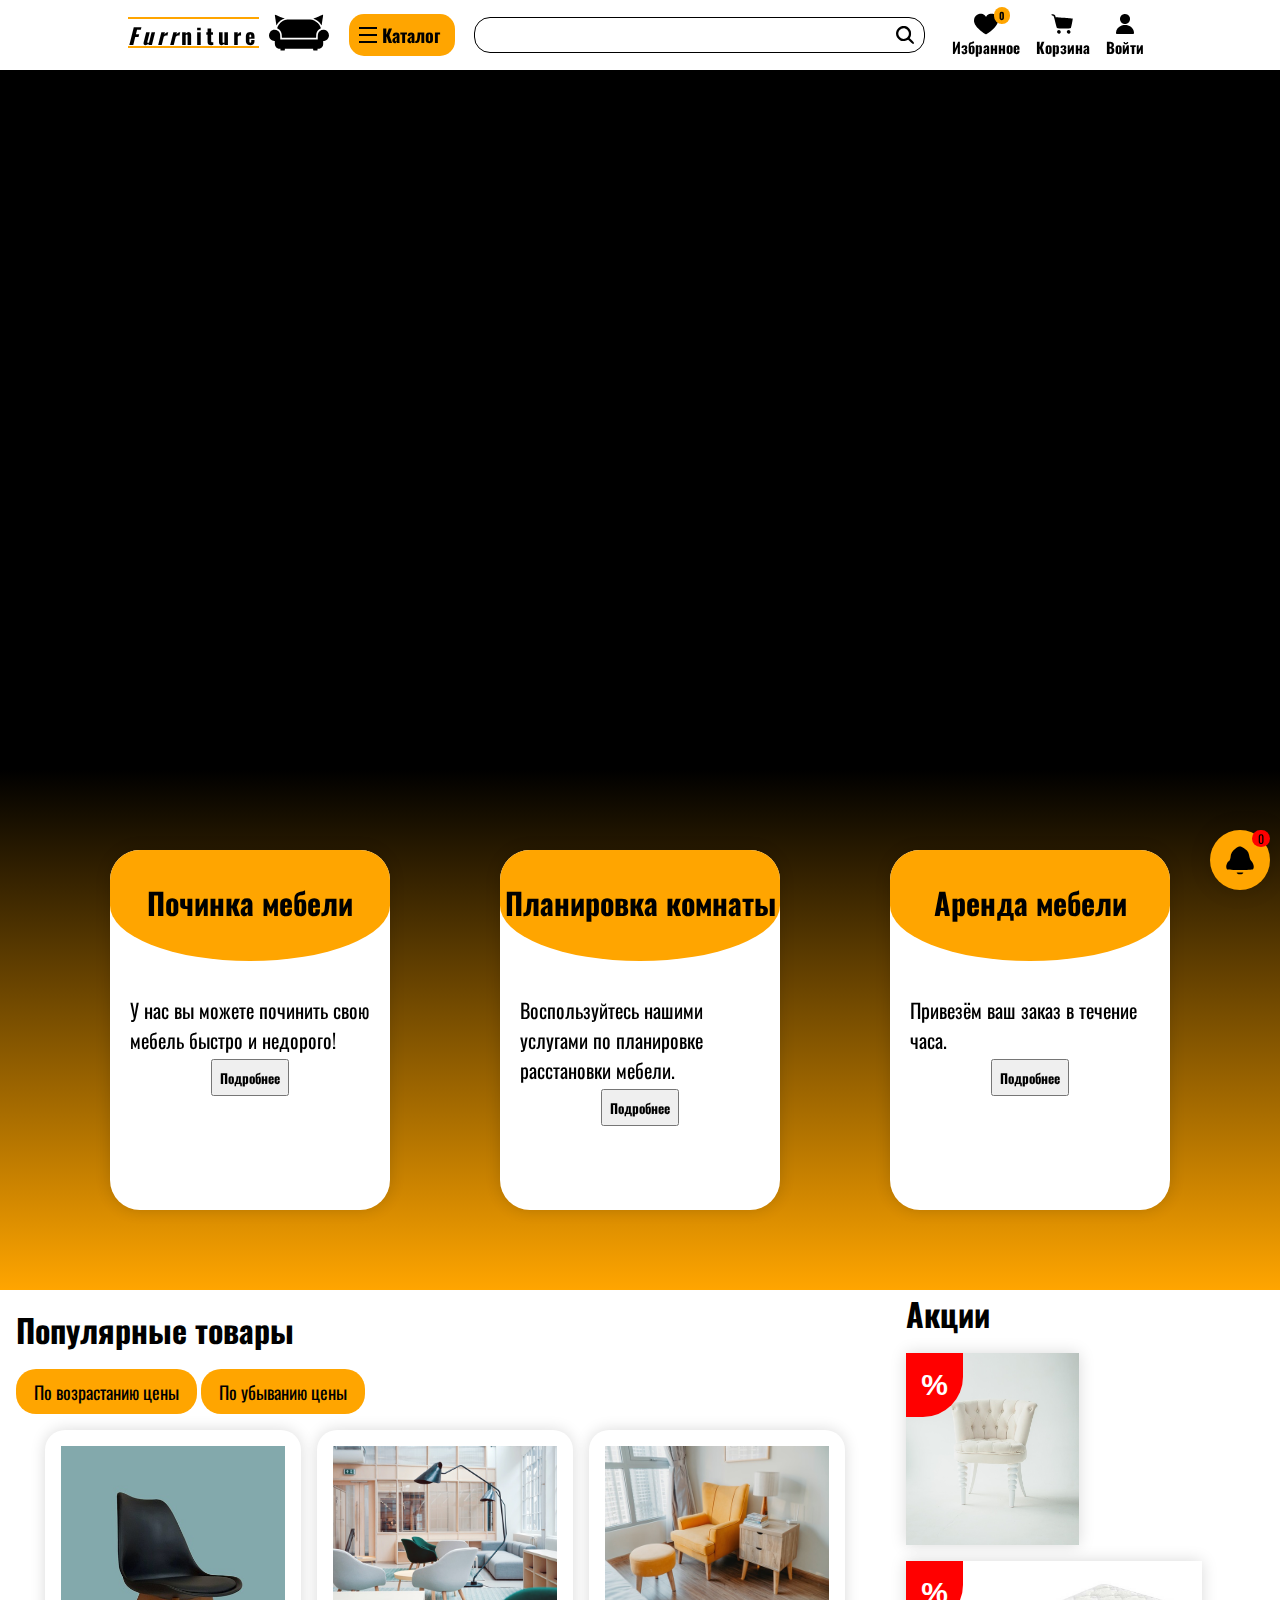
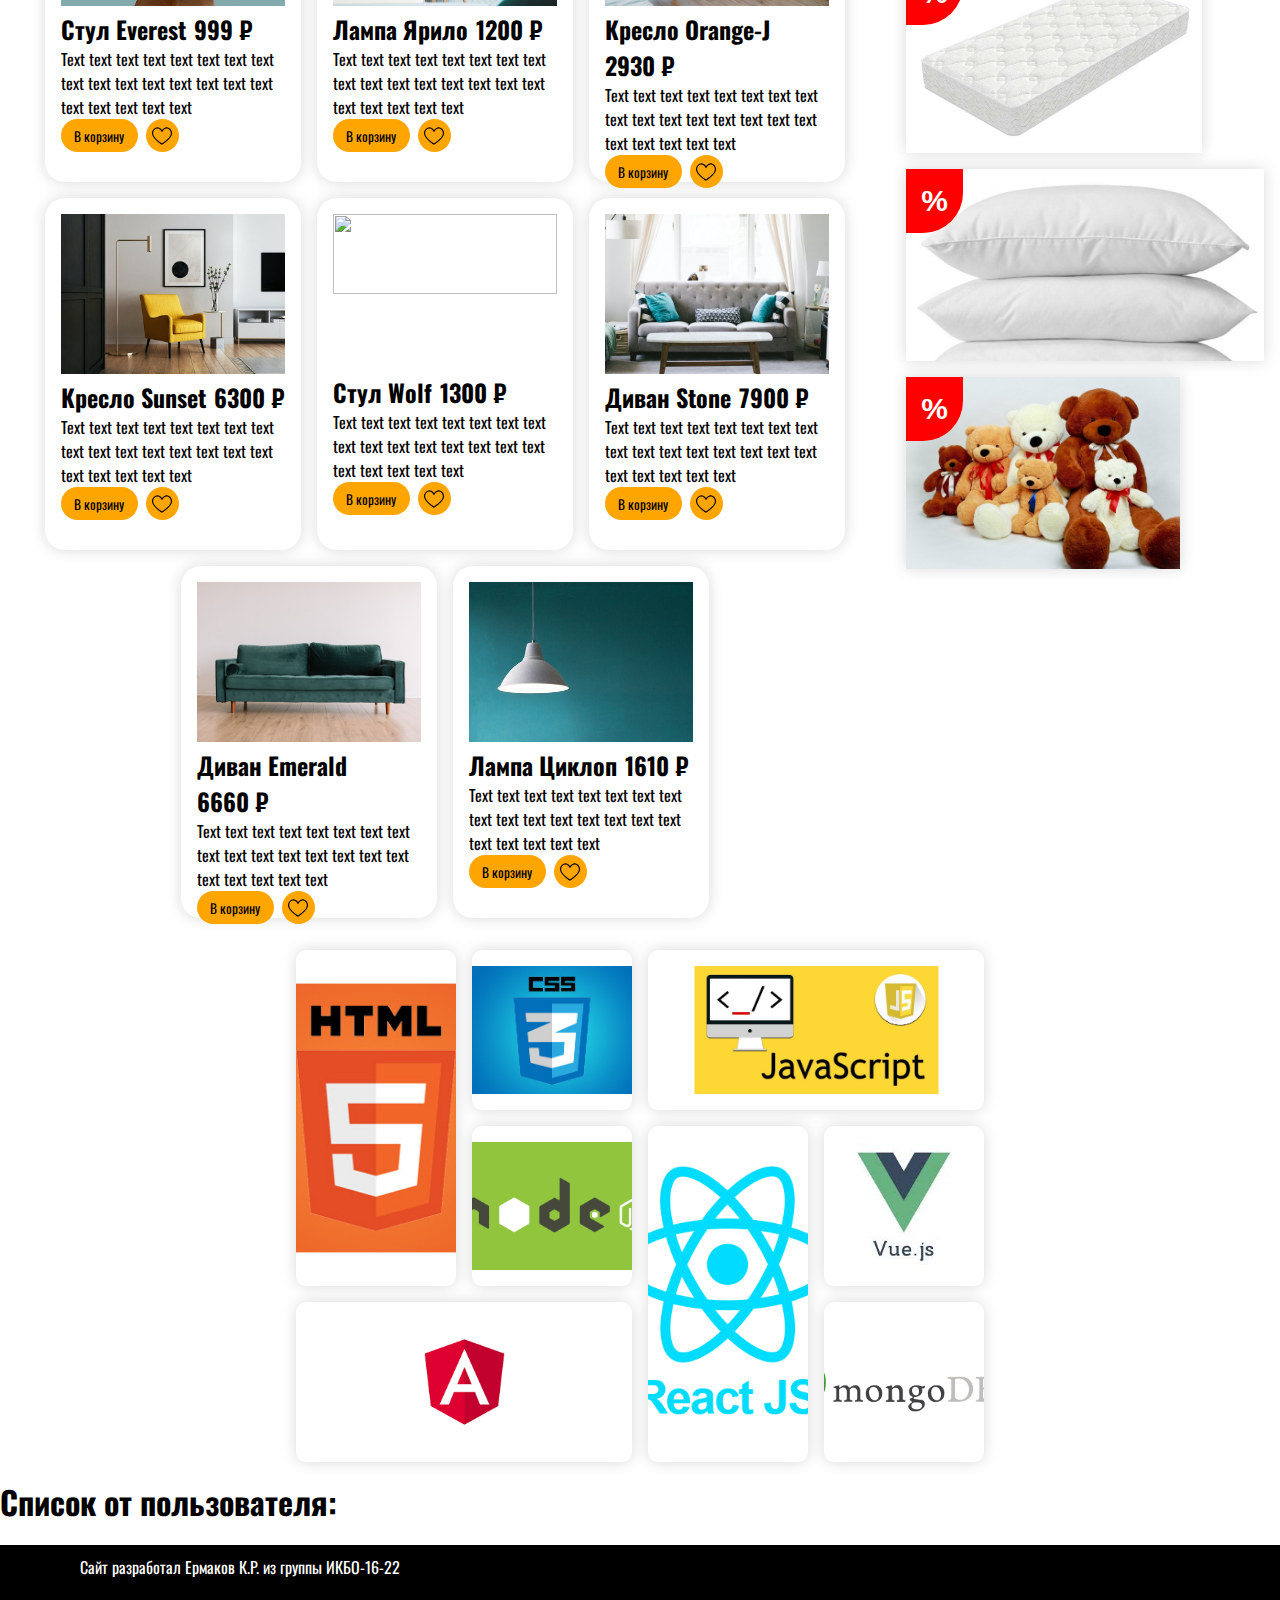
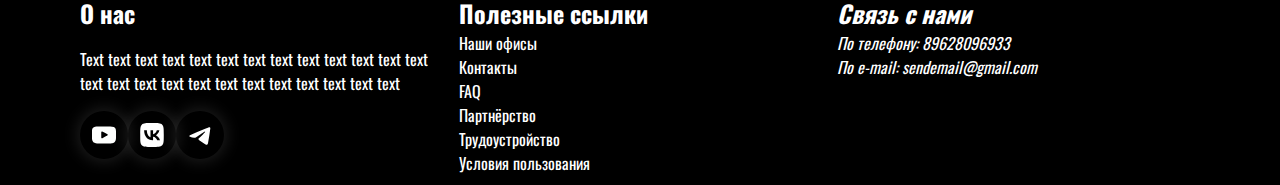
==== commit d88dbcf7: "Done task 12" ====
--- a/index.html
+++ b/index.html
@@ -75,9 +75,18 @@
             </nav>
             <div id="vidwrapper">
                 <div id="vidgrad"></div>
-                <video src="images/abient.mp4" type="video/mp4" muted loop>
+                <video src="images/abient.mp4" type="video/mp4" muted>
             </div>
         </header>
+        <div id="notifications">
+            <span></span>
+            <div>
+                <img src="images/bell.svg">
+                <button></button>
+            </div>
+            <div>
+            </div>
+        </div>
         <div id="orderform">
             <span></span>
             <form method="post">
@@ -157,6 +166,9 @@
             <div><img src="images/mongodb.jpg"></div>
         </div>
     </div>
+    <h1>Список от пользователя:</h1>
+    <ul id="user_list">
+    </ul>
     <footer>
         <span>Сайт разработал Ермаков К.Р. из группы ИКБО-16-22</span>
         <div id="about">
--- a/style.css
+++ b/style.css
@@ -319,7 +319,7 @@
         object-fit: cover;
         z-index: 0;
     }
-    &::before{
+    /* &::before{
         transition: 0.4s;
         content: "Добавьте в свою жизнь больше уюта!";
         font-size: 40px;
@@ -358,6 +358,110 @@
     &:hover::after{
         visibility: visible;
         opacity: 1;
+    } */
+}
+#notifications{
+    position: fixed;
+    right: 10px;
+    bottom: 10px;
+    z-index: 9;
+    filter: drop-shadow(0 0 10px #00000026);
+    transform: translateY(250px);
+    transition: transform calc(0.2s / 1.5) ease-in-out;
+    &:hover{
+        transition: transform calc(0.2s / 1.5) ease-in-out calc(0.2s / 1.5);
+        transform: translateY(0);
+        & > div:nth-child(2){
+            width: 200px;
+            border-radius: 0;
+            border-top-left-radius: 20px;
+            border-top-right-radius: 20px;
+            transition: border-radius calc(0.1s / 1.5) ease-in-out, width calc(0.2s / 1.5) ease-in-out;
+            & > button{
+                transition: visibility 0.2s linear 0.2s;
+                visibility: visible;
+            }
+        }
+        & > div:last-child{
+            width: 220px;
+            transform: rotateX(0);
+            transition: transform calc(0.2s / 1.5) ease-in-out calc(0.2s / 1.5), width calc(0.2s / 1.5) ease-in-out;
+        }
+    }
+    & > span{
+        position: absolute;
+        right: 0;
+        top: 0;
+        padding: 0 0.5em;
+        font-size: 12px;
+        border-radius: 1em;
+        background-color: red;
+    }
+    & > div:nth-child(2){
+        display: flex;
+        align-items: center;
+        height: 40px;
+        width: 40px;
+        padding: 10px;
+        background-color: orange;
+        border-radius: 50%;
+        transition: border-radius calc(0.1s / 1.5) ease-in-out calc(0.4s / 1.5), width calc(0.2s / 1.5) ease-in-out calc(0.2s / 1.5);
+        & > img{
+            height: 40px;
+            width: 40px;
+            cursor: pointer;
+        }
+        & button{
+            position: relative;
+            flex-shrink: 0;
+            width: 30px;
+            height: 30px;
+            border: none;
+            visibility: hidden;
+            transition: hidden 0.2s linear;
+            cursor: pointer;
+            background-color: orange;
+            &::before{
+                content: "";
+                position: absolute;
+                width: 20px;
+                height: 3px;
+                top: 13.5px;
+                left: 5px;
+                border-radius: 5px;
+                background-color: #000000;
+            }
+            &::after{
+                content: "";
+                position: absolute;
+                width: 20px;
+                height: 3px;
+                top: 13.5px;
+                left: 5px;
+                transform: rotateZ(90deg);
+                border-radius: 5px;
+                background-color: #000000;
+            }
+        }
+    }
+    & > div:last-child{
+        height: 250px;
+        width: 0;
+        overflow-y: scroll;
+        transform-origin: center top;
+        border-bottom-left-radius: 20px;
+        transform: rotateX(90deg);
+        transition: transform 0.2s ease-in-out, width calc(0.2s / 1.5) ease-in-out calc(0.2s / 1.5);
+        background-color: white;
+        & > .notification{
+            width: calc(100%-1em);
+            height: 2em;
+            padding: 0.5em;
+            overflow: hidden;
+            font-size: 18px;
+            white-space: nowrap;
+            border-bottom: 2px solid orange;
+        }
     }
 }
 main{
@@ -848,6 +952,11 @@
     }
     margin-bottom: 1em;
 }
+#user_list{
+    width: 80%;
+    margin: 20px 10%;
+    font-size: 20px;
+}
 footer{
     color: white;
     background-color: black;
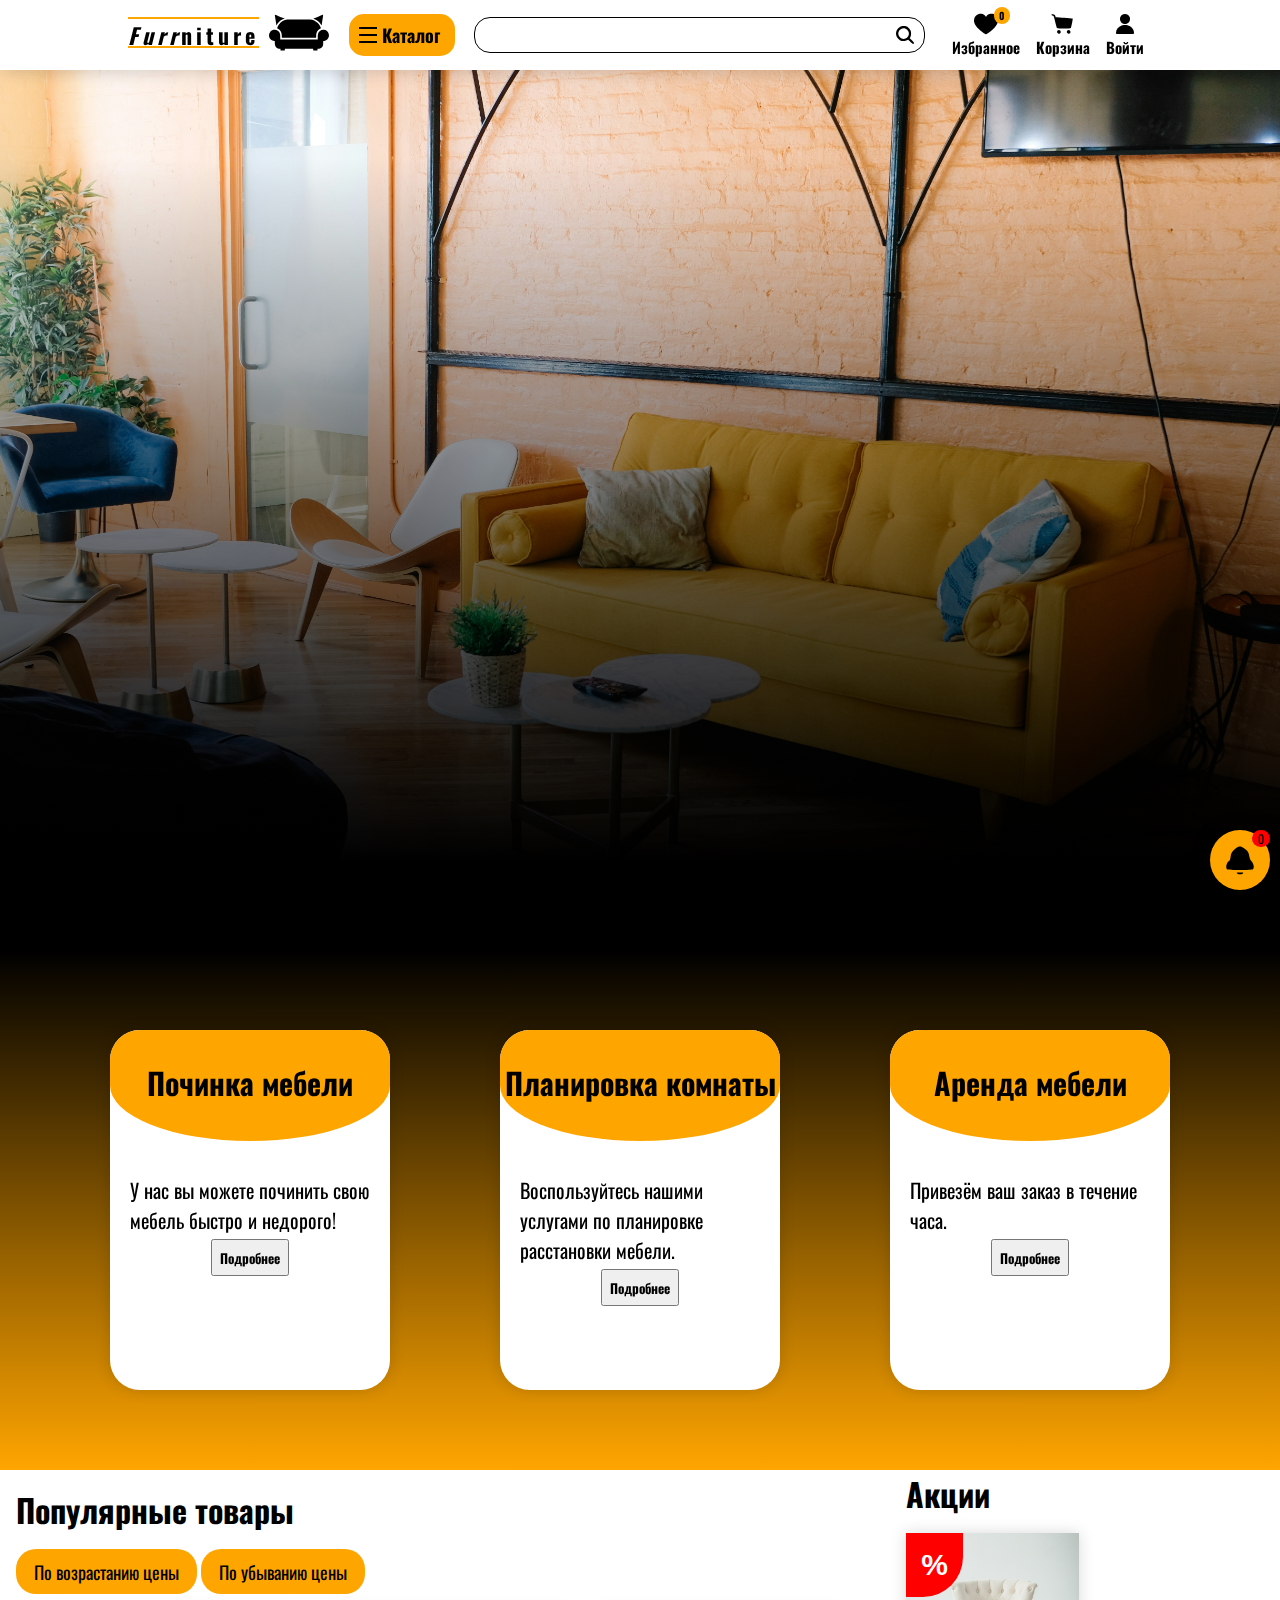
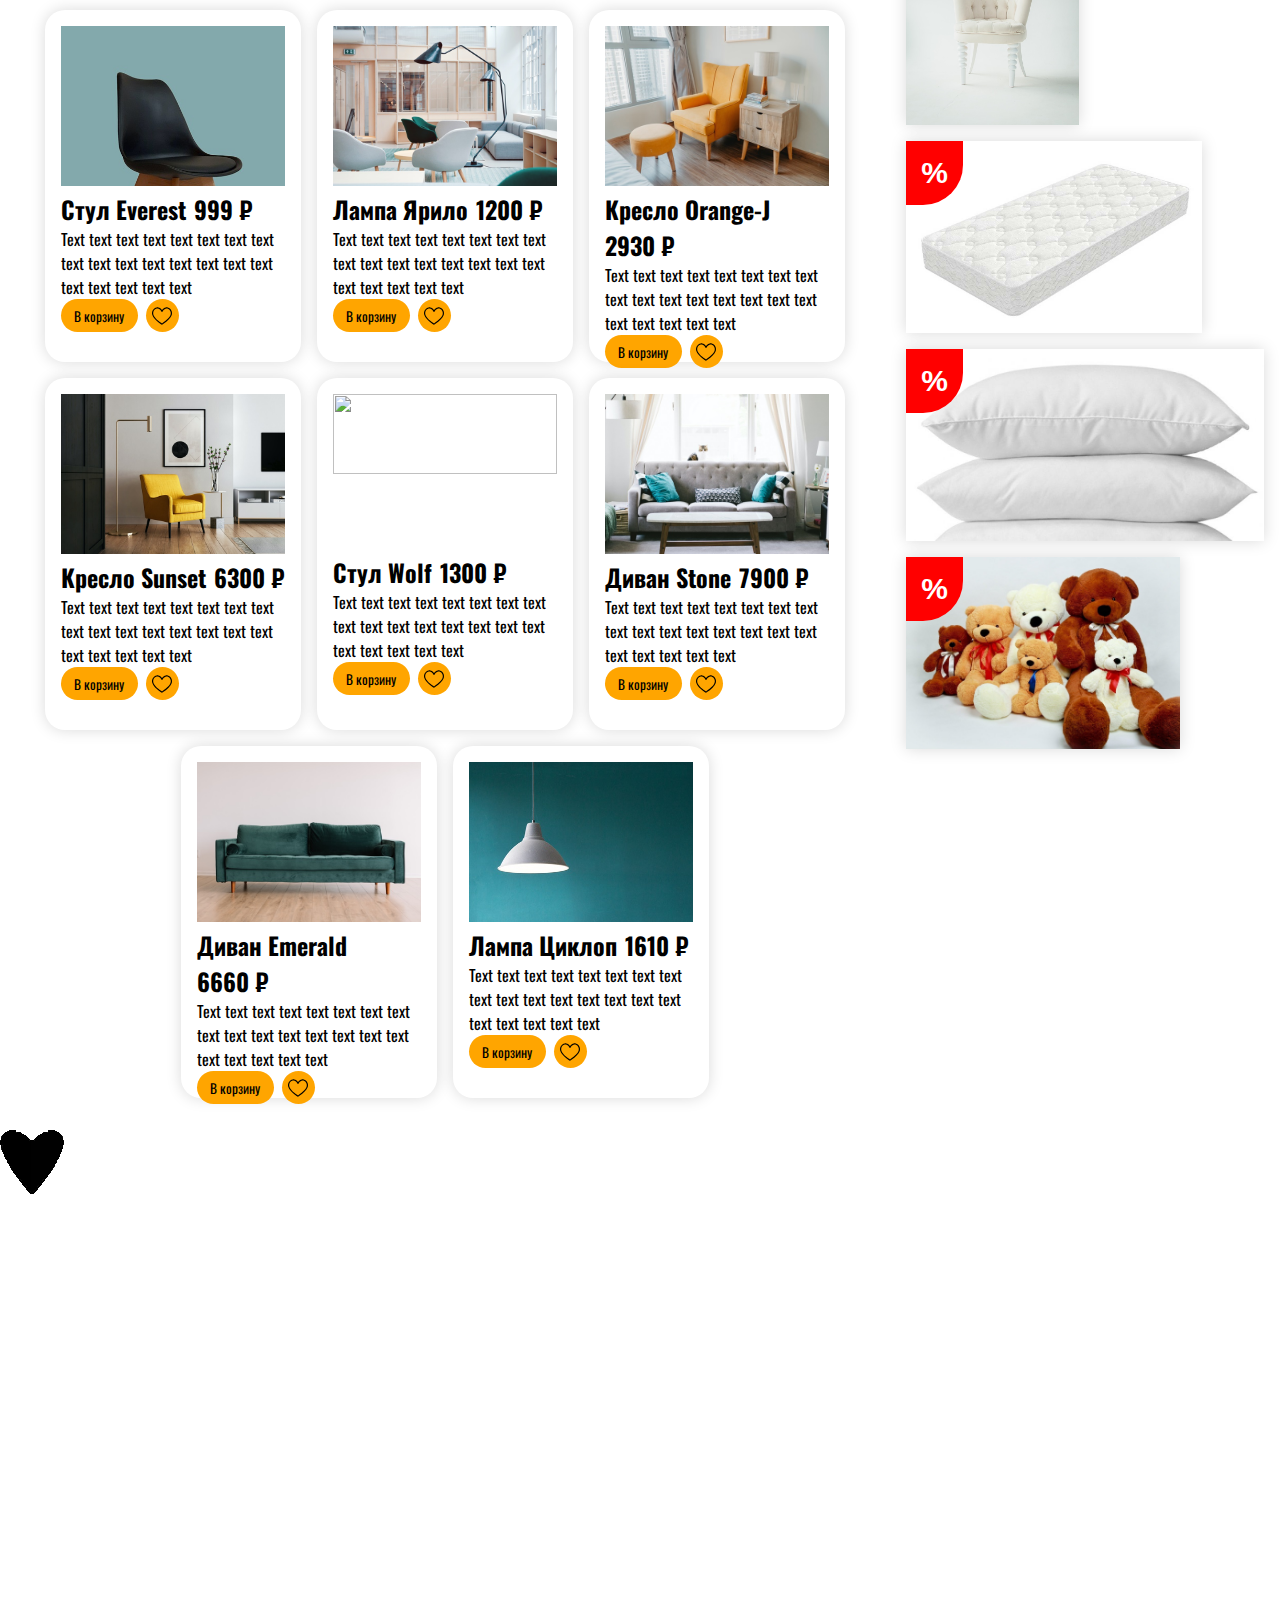
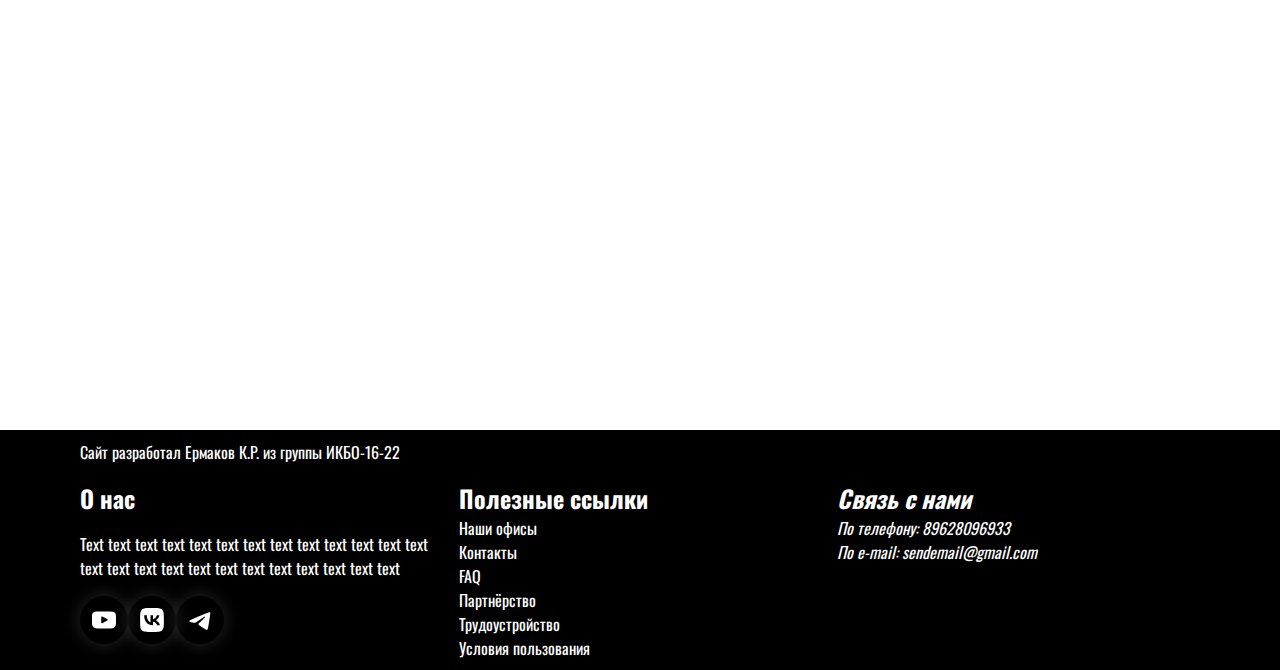
==== commit 00496a30: "Done task 13" ====
--- a/index.html
+++ b/index.html
@@ -75,7 +75,7 @@
             </nav>
             <div id="vidwrapper">
                 <div id="vidgrad"></div>
-                <video src="images/abient.mp4" type="video/mp4" muted>
+                <img src="images/welcome.jpg">
             </div>
         </header>
         <div id="notifications">
@@ -154,21 +154,9 @@
                 </div>
             </div>
     </main>
-    <div style="display: flex; flex-basis: 100%; justify-content: center;">
-        <div id="gridtest">
-            <div><img src="images/html5.jpg"></div>
-            <div><img src="images/css3.jpg"></div>
-            <div><img src="images/js.jpg"></div>
-            <div><img src="images/nodejs.jpg"></div>
-            <div><img src="images/reactjs.jpg"></div>
-            <div><img src="images/vuejs.jpg"></div>
-            <div><img src="images/angularjs.jpg"></div>
-            <div><img src="images/mongodb.jpg"></div>
-        </div>
+    <div id="positioned">
+        <img src="images/heart.png">
     </div>
-    <h1>Список от пользователя:</h1>
-    <ul id="user_list">
-    </ul>
     <footer>
         <span>Сайт разработал Ермаков К.Р. из группы ИКБО-16-22</span>
         <div id="about">
--- a/style.css
+++ b/style.css
@@ -12,7 +12,7 @@
 header{
     padding: 0;
     width: 100%;
-    height: calc(70vh + var(--nav-height));
+    height: calc(90vh + var(--nav-height));
     padding-top: var(--nav-height);
     display: flex;
     background-color: black;
@@ -312,53 +312,14 @@
         background: rgb(0,0,0);
         background: linear-gradient(180deg, rgba(0,0,0,0) 10%, rgba(0,0,0,1) 90%); 
     }
-    & video{
+    & img{
         position: relative;
         height: 100%;
         width: 100%;
         object-fit: cover;
+        object-position: center 0;
         z-index: 0;
     }
-    /* &::before{
-        transition: 0.4s;
-        content: "Добавьте в свою жизнь больше уюта!";
-        font-size: 40px;
-        position: absolute;
-        min-height: 3em;
-        max-width: 50%;
-        left: -100%;
-        padding: 15px;
-        top: 5em;
-        border-top-right-radius: 30px;
-        border-bottom-right-radius: 30px;
-        background-color: orange;
-        z-index: 2;
-        opacity: 0;
-        visibility: hidden;
-    }
-    &:hover::before{
-        visibility: visible;
-        opacity: 1;
-        left: 0;
-    }
-    &::after{
-        transition: 0.4s;
-        content: "";
-        position: absolute;
-        top: 0;
-        left: 0;
-        width: 100%;
-        height: 100%;
-        background-color: #00000056;
-        visibility: hidden;
-        backdrop-filter: blur(3px);
-        z-index: 1;
-        opacity: 0;
-    }
-    &:hover::after{
-        visibility: visible;
-        opacity: 1;
-    } */
 }
 #notifications{
     position: fixed;
@@ -454,6 +415,7 @@
         transition: transform 0.2s ease-in-out, width calc(0.2s / 1.5) ease-in-out calc(0.2s / 1.5);
         background-color: white;
         & > .notification{
+            position: relative;
             width: calc(100%-1em);
             height: 2em;
             padding: 0.5em;
@@ -461,6 +423,14 @@
             font-size: 18px;
             white-space: nowrap;
             border-bottom: 2px solid orange;
+            & > div{
+                position: absolute;
+                top: 0;
+                right: 0;
+                width: 15px;
+                height: 15px;
+                background-color: red;
+            }
         }
     }
 }
@@ -877,85 +847,15 @@
         }
     }
 }
-#gridtest{
-    display: grid;
-    grid-template-columns: repeat(4, 10em);
-    grid-template-rows: repeat(3, 10em);
-    grid-template-areas: "html      css    js      ."
-                         ".         nodejs reactjs vuejs"
-                         "angularjs .      .       mongodb";
-    gap: 1em;
-    & div{
-        width: 100%;
-        height: 100%;
-        display: flex;
-        position: relative;
-        justify-content: center;
-        border-radius: 10px;
-        box-shadow: 0 0 15px #00000026;
-        overflow: hidden;
-        & img{
-            height: 100%;
-            transition: 0.2s;
-            object-fit: cover;
-            transform: scale(0.8);
-        }
-        &::before{
-            content: "Amazing";
-            color: greenyellow;
-            text-align: center;
-            opacity: 0;
-            transition: 0.2s;
-            position: absolute;
-            width: 100%;
-            height: 100%;
-            z-index: 1;
-            background: rgb(0,0,0);
-            background: linear-gradient(180deg, rgba(0,0,0,0) 0%, rgba(0,0,0,1) 100%); 
-        }
-        &:hover{
-            & img{
-                transform: scale(1);
-            }
-            &::before{
-                opacity: 1;
-            }
-        }
-        &:nth-child(1){
-            grid-area: html;
-            grid-row: span 2;
-        }
-        &:nth-child(2){
-            grid-area: css;
-        }
-        &:nth-child(3){
-            grid-area: js;
-            grid-column: span 2;
-        }
-        &:nth-child(4){
-            grid-area: nodejs;
-        }
-        &:nth-child(5){
-            grid-area: reactjs;
-            grid-row: span 2;
-        }
-        &:nth-child(6){
-            grid-area: vuejs;
-        }
-        &:nth-child(7){
-            grid-area: angularjs;
-            grid-column: span 2;
-        }
-        &:nth-child(8){
-            grid-area: mongodb;
-        }
-    }
-    margin-bottom: 1em;
-}
-#user_list{
-    width: 80%;
-    margin: 20px 10%;
-    font-size: 20px;
+#positioned{
+    position: relative;
+    height: 100vh;
+    width: 100%;
+    margin: auto;
+    overflow: hidden;
+    & > img{
+        position: absolute;
+    }
 }
 footer{
     color: white;
@@ -1073,9 +973,6 @@
             height: 14em;
         }
     }
-    #gridtest{
-        display: none;
-    }
 }
 @media screen and (max-width: 780px){
     :root{
